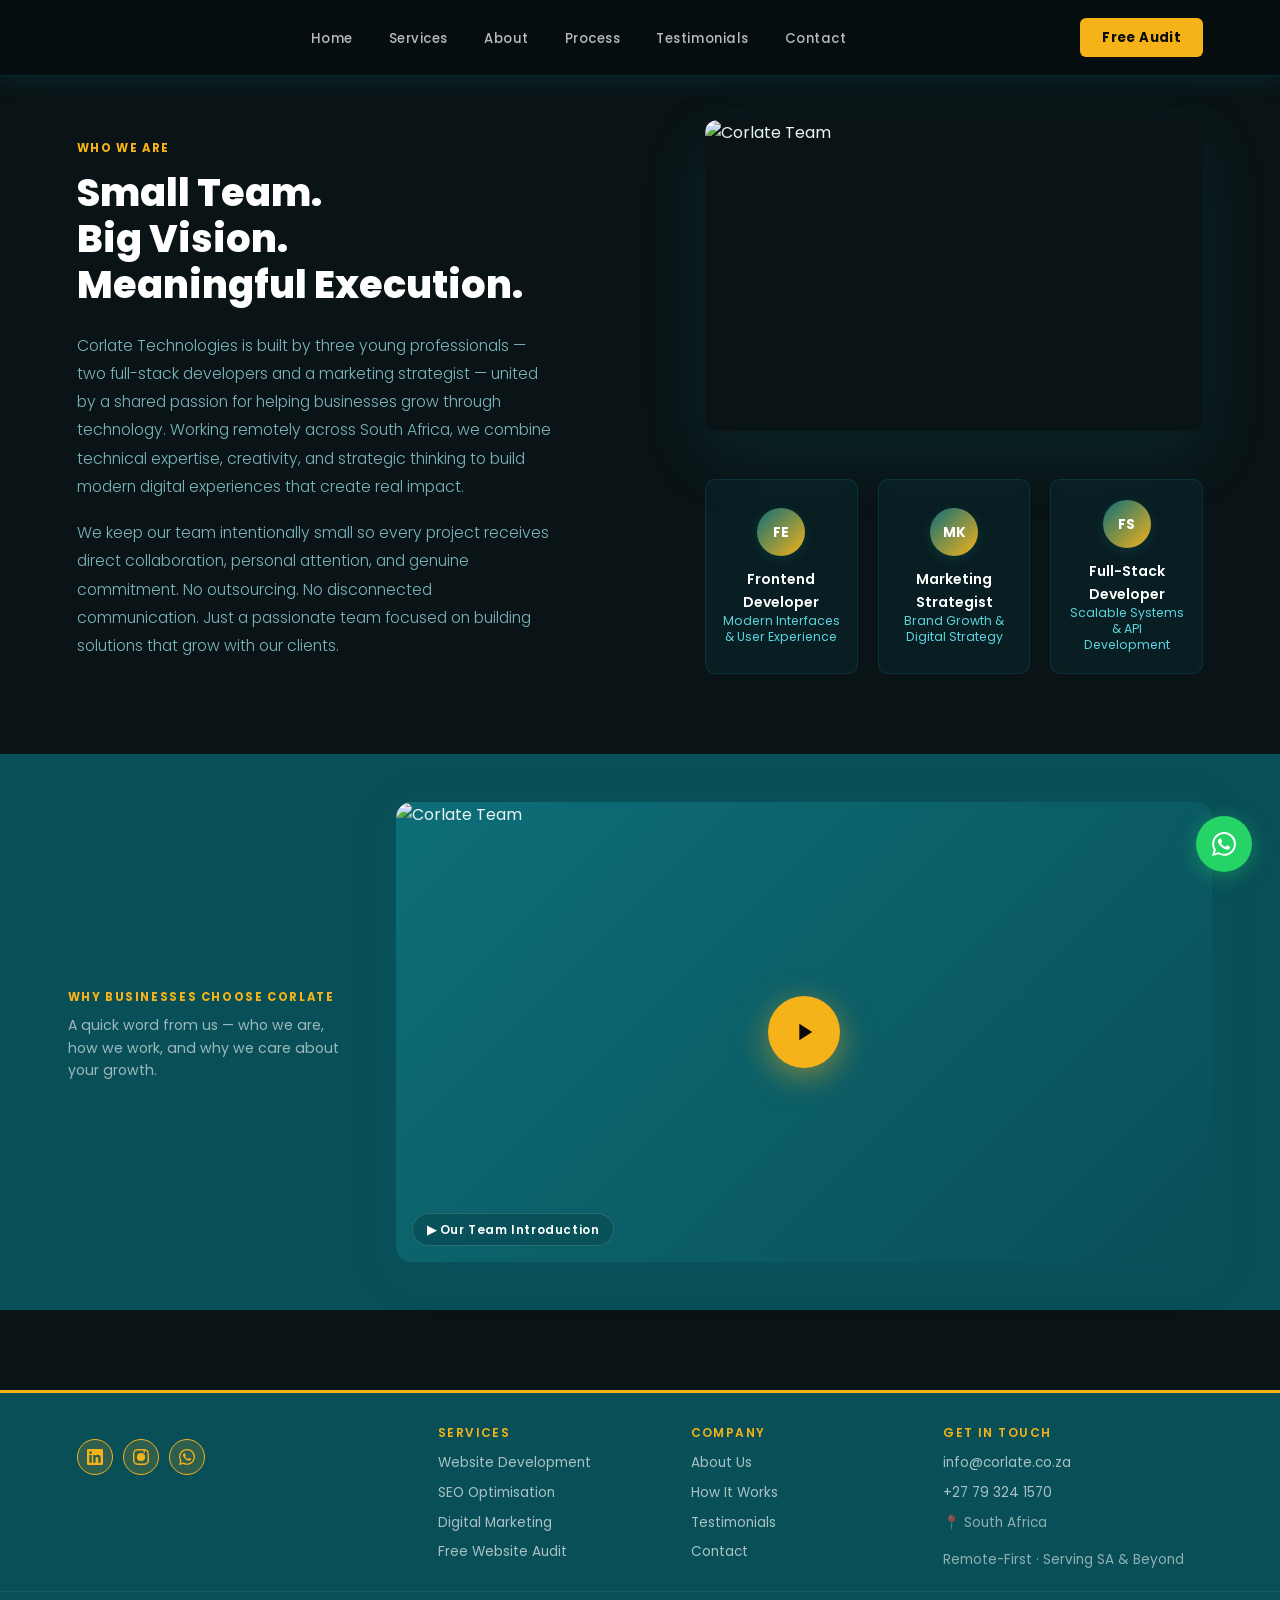
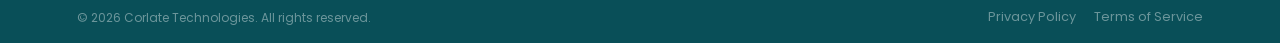
==== pages/about.html @ e8970fb2 "Reorganize project structure: move pages to pages/, css to css/, and js to js/ folders" ====
<!DOCTYPE html>
<html lang="en">
<head>
<meta charset="UTF-8" />
<meta name="viewport" content="width=device-width, initial-scale=1.0" />
<title>About | Corlate Technologies</title>
<link rel="preconnect" href="https://fonts.googleapis.com">
<link href="https://fonts.googleapis.com/css2?family=Poppins:wght@300;400;500;600;700&display=swap" rel="stylesheet">
<link rel="stylesheet" href="../css/styles.css">
</head>
<body>

<!-- NAV -->
<nav id="navbar">
  <a class="nav-logo" href="../index.html">
    <img src="../assets/images/logo2.png" alt="Corlate Logo" onerror="this.style.display='none'">
  </a>
  <ul class="nav-links">
    <li><a href="../index.html#hero">Home</a></li>
    <li><a href="services.html">Services</a></li>
    <li><a href="about.html">About</a></li>
    <li><a href="process.html">Process</a></li>
    <li><a href="testimonials.html">Testimonials</a></li>
    <li><a href="contact.html">Contact</a></li>
  </ul>
  <a href="contact.html" class="nav-cta">Free Audit</a>
  <div class="hamburger" onclick="toggleMenu()">
    <span></span><span></span><span></span>
  </div>
  <div class="mobile-menu" id="mobileMenu">
    <ul class="mobile-links">
      <li><a href="../index.html#hero" onclick="toggleMenu()">Home</a></li>
      <li><a href="services.html" onclick="toggleMenu()">Services</a></li>
      <li><a href="about.html" onclick="toggleMenu()">About</a></li>
      <li><a href="process.html" onclick="toggleMenu()">Process</a></li>
      <li><a href="testimonials.html" onclick="toggleMenu()">Testimonials</a></li>
      <li><a href="contact.html" onclick="toggleMenu()">Contact</a></li>
      <li><a href="contact.html" class="mobile-cta" onclick="toggleMenu()">Free Audit</a></li>
    </ul>
  </div>
</nav>

<!-- ABOUT -->
<section id="about" style="padding-top: 120px;">
  <div class="about-wrapper">
    <div class="about-header">
      <div class="section-label reveal">Who We Are</div>
      <h2 class="section-title reveal reveal-delay-1">Small Team.<br>Big Vision.<br>Meaningful Execution.</h2>
      <p class="section-sub reveal reveal-delay-2">Corlate Technologies is built by three young professionals — two full-stack developers and a marketing strategist — united by a shared passion for helping businesses grow through technology. Working remotely across South Africa, we combine technical expertise, creativity, and strategic thinking to build modern digital experiences that create real impact.</p>
      <p class="section-sub reveal reveal-delay-2" style="margin-top: 18px;">We keep our team intentionally small so every project receives direct collaboration, personal attention, and genuine commitment. No outsourcing. No disconnected communication. Just a passionate team focused on building solutions that grow with our clients.</p>
    </div>
    <div class="about-image-column">
      <div class="about-image-right reveal reveal-delay-3">
        <img src="../assets/images/corlate-team2.jpeg" alt="Corlate Team">
      </div>
      <!-- Team strip -->
      <div class="team-strip reveal" style="margin-top:28px;">
        <div class="team-card">
          <div class="team-avatar">FE</div>
          <div>
            <h4>Frontend Developer</h4>
            <p>Modern Interfaces & User Experience</p>
          </div>
        </div>
        <div class="team-card">
          <div class="team-avatar">MK</div>
          <div>
            <h4>Marketing Strategist</h4>
            <p>Brand Growth & Digital Strategy</p>
          </div>
        </div>
        <div class="team-card">
          <div class="team-avatar">FS</div>
          <div>
            <h4>Full-Stack Developer</h4>
            <p>Scalable Systems & API Development</p>
          </div>
        </div>
      </div>
    </div>
  </div>

  <!-- Team Video -->
  <div class="team-video-wrap reveal" style="margin-top:56px;">
    <div class="team-video-label">
      <span class="section-label" style="margin-bottom:0;">Why Businesses Choose Corlate</span>
      <p style="font-size:0.88rem; color:rgba(255,255,255,0.6); margin-top:6px;">A quick word from us — who we are, how we work, and why we care about your growth.</p>
    </div>
    <div class="team-video-player" id="teamVideoPlayer" onclick="playTeamVideo()">
      <!-- Poster / thumbnail frame -->
      <div class="tvp-poster">
        <img src="../assets/images/corlate-team.jpeg" alt="Corlate Team" onerror="this.style.background='linear-gradient(135deg,#0d6e78,#094f58)'; this.style.display='block'; this.style.height='100%';">
        <button class="tvp-play-btn" aria-label="Play team video">
          <svg width="28" height="28" viewBox="0 0 24 24" fill="currentColor"><path d="M8 5v14l11-7z"/></svg>
        </button>
        <div class="tvp-badge">▶ Our Team Introduction</div>
      </div>
      <!-- Actual video — hidden until play clicked -->
      <video class="tvp-video" id="teamVideo" controls preload="none"
             src="../assets/videos/corlate-about-us.mp4"
             style="display:none; width:100%; height:100%; object-fit:cover; border-radius:16px;">
      </video>
    </div>
  </div>
</section>

<!-- FOOTER -->
<footer>
  <div class="footer-top">
    <div class="footer-brand-col">
      <div class="footer-branding">
        <img src="../assets/images/logo2.png" alt="Corlate Technologies Logo" onerror="this.style.display='none'" class="footer-logo">
      </div>
      <div class="footer-socials">
        <a href="https://www.linkedin.com/company/corlate-technologies/" target="_blank" class="footer-social-link" title="LinkedIn" aria-label="LinkedIn">
          <svg viewBox="0 0 24 24"><path d="M20.447 20.452h-3.554v-5.569c0-1.328-.027-3.037-1.852-3.037-1.853 0-2.136 1.445-2.136 2.939v5.667H9.351V9h3.414v1.561h.046c.477-.9 1.637-1.85 3.37-1.85 3.601 0 4.267 2.37 4.267 5.455v6.286zM5.337 7.433c-1.144 0-2.063-.926-2.063-2.065 0-1.138.92-2.063 2.063-2.063 1.14 0 2.064.925 2.064 2.063 0 1.139-.925 2.065-2.064 2.065zm1.782 13.019H3.555V9h3.564v11.452zM22.225 0H1.771C.792 0 0 .774 0 1.729v20.542C0 23.227.792 24 1.771 24h20.451C23.2 24 24 23.227 24 22.271V1.729C24 .774 23.2 0 22.225 0z"/></svg>
        </a>
        <a href="https://instagram.com/corlate.tech" target="_blank" class="footer-social-link" title="Instagram" aria-label="Instagram">
          <svg viewBox="0 0 24 24"><path d="M12 2.163c3.204 0 3.584.012 4.85.07 3.252.148 4.771 1.691 4.919 4.919.058 1.265.069 1.645.069 4.849 0 3.205-.012 3.584-.069 4.849-.149 3.225-1.664 4.771-4.919 4.919-1.266.058-1.644.07-4.85.07-3.204 0-3.584-.012-4.849-.07-3.26-.149-4.771-1.699-4.919-4.92-.058-1.265-.07-1.644-.07-4.849 0-3.204.013-3.583.07-4.849.149-3.227 1.664-4.771 4.919-4.919 1.266-.057 1.645-.069 4.849-.069zm0-2.163C8.756 0 8.334.012 7.053.07 2.695.272.273 2.69.07 7.052.012 8.333 0 8.756 0 12c0 3.244.011 3.668.07 4.948.202 4.358 2.612 6.78 6.972 6.982 1.283.058 1.703.07 4.948.07 3.244 0 3.668-.012 4.948-.07 4.354-.202 6.782-2.616 6.979-6.98.059-1.28.073-1.703.073-4.948 0-3.244-.011-3.668-.072-4.948-.196-4.373-2.618-6.801-6.979-6.999-1.281-.059-1.69-.073-4.949-.073zM5.838 12a6.162 6.162 0 1112.324 0 6.162 6.162 0 01-12.324 0zM12 16a4 4 0 110-8 4 4 0 010 8zm4.965-10.322a1.44 1.44 0 110-2.881 1.44 1.44 0 010 2.881z"/></svg>
        </a>
        <a href="https://wa.me/27793241570" target="_blank" class="footer-social-link" title="WhatsApp" aria-label="WhatsApp">
          <svg viewBox="0 0 24 24"><path d="M17.472 14.382c-.297-.149-1.758-.867-2.03-.967-.273-.099-.471-.148-.67.15-.197.297-.767.966-.94 1.164-.173.199-.347.223-.644.075-.297-.15-1.255-.463-2.39-1.475-.883-.788-1.48-1.761-1.653-2.059-.173-.297-.018-.458.13-.606.134-.133.298-.347.446-.52.149-.174.198-.298.298-.497.099-.198.05-.371-.025-.52-.075-.149-.669-1.612-.916-2.207-.242-.579-.487-.5-.669-.51-.173-.008-.371-.01-.57-.01-.198 0-.52.074-.792.372-.272.297-1.04 1.016-1.04 2.479 0 1.462 1.065 2.875 1.213 3.074.149.198 2.096 3.2 5.077 4.487.709.306 1.262.489 1.694.625.712.227 1.36.195 1.871.118.571-.085 1.758-.719 2.006-1.413.248-.694.248-1.289.173-1.413-.074-.124-.272-.198-.57-.347m-5.421 7.403h-.004a9.87 9.87 0 01-5.031-1.378l-.361-.214-3.741.982.998-3.648-.235-.374a9.86 9.86 0 01-1.51-5.26c.001-5.45 4.436-9.884 9.888-9.884 2.64 0 5.122 1.03 6.988 2.898a9.825 9.825 0 012.893 6.994c-.003 5.45-4.437 9.884-9.885 9.884m8.413-18.297A11.815 11.815 0 0012.05 0C5.495 0 .16 5.335.157 11.892c0 2.096.547 4.142 1.588 5.945L.057 24l6.305-1.654a11.882 11.882 0 005.683 1.448h.005c6.554 0 11.89-5.335 11.893-11.893a11.821 11.821 0 00-3.48-8.413z"/></svg>
        </a>
      </div>
    </div>

    <div class="footer-col">
      <h5>Services</h5>
      <a href="services.html">Website Development</a>
      <a href="services.html">SEO Optimisation</a>
      <a href="services.html">Digital Marketing</a>
      <a href="services.html">Free Website Audit</a>
    </div>

    <div class="footer-col">
      <h5>Company</h5>
      <a href="about.html">About Us</a>
      <a href="process.html">How It Works</a>
      <a href="testimonials.html">Testimonials</a>
      <a href="contact.html">Contact</a>
    </div>

    <div class="footer-col">
      <h5>Get in Touch</h5>
      <a href="mailto:info@corlate.co.za">info@corlate.co.za</a>
      <a href="https://wa.me/27793241570" target="_blank">+27 79 324 1570</a>
      <p class="footer-location">📍 South Africa</p>
      <p class="footer-location" style="margin-top:8px;">Remote-First · Serving SA & Beyond</p>
    </div>
  </div>

  <div class="footer-bottom">
    <div class="footer-copy">© <script>document.write(new Date().getFullYear());</script> Corlate Technologies. All rights reserved.</div>
    <div class="footer-legal">
      <a href="#">Privacy Policy</a>
      <a href="#">Terms of Service</a>
    </div>
  </div>
</footer>

<!-- WhatsApp FAB -->
<a href="https://wa.me/27793241570?text=Hi%20Corlate%20Technologies%2C%20I%20want%20a%20free%20audit"
   target="_blank" class="wa-fab" title="Chat on WhatsApp">
  <svg width="24" height="24" viewBox="0 0 24 24" fill="currentColor"><path d="M17.472 14.382c-.297-.149-1.758-.867-2.03-.967-.273-.099-.471-.148-.67.15-.197.297-.767.966-.94 1.164-.173.199-.347.223-.644.075-.297-.15-1.255-.463-2.39-1.475-.883-.788-1.48-1.761-1.653-2.059-.173-.297-.018-.458.13-.606.134-.133.298-.347.446-.52.149-.174.198-.298.298-.497.099-.198.05-.371-.025-.52-.075-.149-.669-1.612-.916-2.207-.242-.579-.487-.5-.669-.51-.173-.008-.371-.01-.57-.01-.198 0-.52.074-.792.372-.272.297-1.04 1.016-1.04 2.479 0 1.462 1.065 2.875 1.213 3.074.149.198 2.096 3.2 5.077 4.487.709.306 1.262.489 1.694.625.712.227 1.36.195 1.871.118.571-.085 1.758-.719 2.006-1.413.248-.694.248-1.289.173-1.413-.074-.124-.272-.198-.57-.347m-5.421 7.403h-.004a9.87 9.87 0 01-5.031-1.378l-.361-.214-3.741.982.998-3.648-.235-.374a9.86 9.86 0 01-1.51-5.26c.001-5.45 4.436-9.884 9.888-9.884 2.64 0 5.122 1.03 6.988 2.898a9.825 9.825 0 012.893 6.994c-.003 5.45-4.437 9.884-9.885 9.884m8.413-18.297A11.815 11.815 0 0012.05 0C5.495 0 .16 5.335.157 11.892c0 2.096.547 4.142 1.588 5.945L.057 24l6.305-1.654a11.882 11.882 0 005.683 1.448h.005c6.554 0 11.89-5.335 11.893-11.893a11.821 11.821 0 00-3.48-8.413z"/></svg>
</a>

<script src="../js/script.js"></script>
</body>
</html>
---- css/styles.css ----
:root {
  --teal: #0d6e78;
  --teal-dark: #094f58;
  --teal-light: #12a3b0;
  --gold: #f5b319;
  --gold-light: #fac842;
  --sky: #5bd4e0;
  --bg: #060d0e;
  --bg-2: #0a1416;
  --bg-card: #0d1c1f;
  --text: #e8f4f5;
  --text-muted: #7ab5bc;
  --border: rgba(13,110,120,0.25);
  --white: #ffffff;
}

*, *::before, *::after { box-sizing: border-box; margin: 0; padding: 0; }
html { scroll-behavior: smooth; overflow-x: hidden; max-width: 100vw; }
body {
  font-family: 'Poppins', sans-serif;
  font-weight: 400;
  background: #060d0e;
  color: #e8f4f5;
  overflow-x: hidden;
  line-height: 1.6;
  max-width: 100vw;
}

/* ── NAV ── */
nav {
  position: fixed; top: 0; left: 0; right: 0; z-index: 100;
  display: flex; align-items: center; justify-content: space-between;
  padding: 0 6%; height: 76px;
  background: rgba(6,13,14,0.88);
  border-bottom: 1px solid rgba(13,110,120,0.25);
  backdrop-filter: blur(16px);
  box-shadow: 0 2px 24px rgba(9,79,88,0.35);
  transition: background 0.3s, box-shadow 0.3s;
}
nav.scrolled {
  background: var(--teal-dark);
  box-shadow: 0 2px 32px rgba(9,79,88,0.45);
}
.nav-logo span {
  font-family:'Poppins',sans-serif; font-weight:700; font-size:1.1rem;
  color: #ffffff; letter-spacing:0.05em;
}
.nav-links a {
  font-size:0.83rem; color: rgba(255,255,255,0.72); text-decoration:none;
  letter-spacing:0.04em; font-weight:500; transition:color 0.2s;
}
.nav-links a:hover { color: var(--gold); }
.nav-logo { display:flex; align-items:center; gap:10px; text-decoration:none; }
.nav-logo img { height:200px; width:200px; object-fit:contain; border-radius:8px; }
.nav-links { display:flex; gap:36px; list-style:none; }
.nav-cta {
  background: var(--gold); color: #0a0a0a; border:none;
  padding: 9px 22px; border-radius: 6px; font-weight:700;
  font-size:0.82rem; cursor:pointer; letter-spacing:0.03em;
  transition: background 0.2s, transform 0.15s;
  text-decoration:none; font-family:'Poppins',sans-serif;
}
.nav-cta:hover { background:var(--gold-light); transform:translateY(-1px); }
.hamburger { display:none; flex-direction:column; gap:5px; cursor:pointer; padding:6px; }
.hamburger span { width:22px; height:2px; background:#ffffff; border-radius:2px; transition:0.3s; }
.hamburger.active span:nth-child(1) { transform: rotate(45deg) translate(10px, 10px); }
.hamburger.active span:nth-child(2) { opacity: 0; }
.hamburger.active span:nth-child(3) { transform: rotate(-45deg) translate(7px, -7px); }

.mobile-menu { display:none; position:absolute; top:76px; left:0; right:0; background:rgba(6,13,14,0.98); border-bottom:1px solid rgba(13,110,120,0.25); padding:20px 0; max-height:calc(100vh - 76px); overflow-y:auto; }
.mobile-menu.active { display:block; }
.mobile-links { display:flex; flex-direction:column; list-style:none; gap:0; }
.mobile-links li { border-bottom:1px solid rgba(13,110,120,0.1); }
.mobile-links a { display:block; padding:16px 5%; color:rgba(255,255,255,0.72); text-decoration:none; font-size:0.95rem; transition:color 0.2s, background 0.2s; }
.mobile-links a:hover { color:var(--gold); background:rgba(13,110,120,0.2); }
.mobile-cta { background:var(--gold) !important; color:#0a0a0a !important; font-weight:700; margin:12px 5%; border-radius:6px; }
.mobile-cta:hover { background:var(--gold-light) !important; }

/* ── HERO ── */
#hero {
  position: relative; width:100%; height:100vh; min-height:620px;
  display:flex; align-items:flex-start; overflow:hidden; padding-top:200px;
  background: linear-gradient(135deg, #0a1416 0%, #0d1c1f 100%);
}
.hero-video {
  position:absolute; inset:0; width:100%; height:100%;
  object-fit:cover; object-position:center;
  opacity: 0.18; z-index:0;
}
@media(max-width: 768px) {
  .hero-video {
    opacity: 0.12;
  }
}

/* subtle teal geometric accent */
.hero-geo {
  position:absolute; right: -100px; top:50%; transform:translateY(-50%);
  width:520px; height:520px; z-index:1;
  border-radius:60% 40% 70% 30% / 50% 60% 40% 50%;
  background: radial-gradient(ellipse at 40% 40%, rgba(13,110,120,0.08) 0%, rgba(245,179,25,0.06) 60%, transparent 100%);
  border: 1px solid rgba(13,110,120,0.1);
  animation: morphBlob 12s ease-in-out infinite;
}
@media(max-width: 1200px) {
  .hero-geo { display: none; }
}
@keyframes morphBlob {
  0%,100%{ border-radius:60% 40% 70% 30%/50% 60% 40% 50%; }
  33%{ border-radius:40% 60% 30% 70%/60% 40% 60% 40%; }
  66%{ border-radius:70% 30% 50% 50%/30% 70% 30% 70%; }
}
.hero-content {
  position: relative; z-index: 3;
  max-width: 600px;
  padding: 0 6%;
}
.hero-badge {
  display: inline-flex; align-items: center; gap: 8px;
  background: rgba(13,110,120,0.18); border: 1px solid rgba(13,110,120,0.25);
  padding: 6px 16px; border-radius: 100px; margin-bottom: 20px;
  font-size: 0.72rem; color: #5bd4e0; letter-spacing: 0.07em; font-weight: 700;
}
.hero-badge::before {
  content:''; width:6px; height:6px; border-radius:50%;
  background:var(--gold); animation: pulse 2s infinite;
}
.hero-tagline {
  font-size: 0.85rem; color: #7ab5bc; margin-bottom: 20px;
  font-weight: 300; letter-spacing: 0.05em;
}
.hero-title {
  font-family: 'Poppins', sans-serif; font-weight: 700;
  font-size: clamp(1.6rem, 3.5vw, 2rem);
  line-height: 1.05; color: #ffffff; margin-bottom: 20px;
}
.hero-title em { font-style: normal; color: #f5b319; }
.hero-sub {
  font-size: 0.95rem; color: #7ab5bc;
  max-width: 480px; line-height: 1.75; margin-bottom: 36px; font-weight: 300;
}
.hero-btns {
  display: flex; gap: 20px; flex-wrap: wrap; align-items: center;
}
.btn-primary {
  background: var(--gold); color: #0a0a0a; padding: 14px 28px;
  border-radius: 8px; font-weight: 700; font-size: 0.9rem;
  text-decoration: none; transition: 0.2s; letter-spacing: 0.02em;
  display: inline-flex; align-items: center; gap: 8px;
}
.btn-primary:hover { background: var(--gold-light); transform: translateY(-2px); box-shadow: 0 8px 30px rgba(245,179,25,0.32); }
.btn-gold {
  background:var(--gold); color:#0a0a0a; padding:14px 28px;
  border-radius:8px; font-weight:700; font-size:0.9rem;
  text-decoration:none; transition:0.2s; display:inline-flex; align-items:center; gap:8px;
  letter-spacing:0.02em;
}
.btn-gold:hover { background:var(--gold-light); transform:translateY(-2px); box-shadow: 0 8px 30px rgba(245,179,25,0.32); }
.btn-ghost {
  background:transparent; color:var(--teal); padding:14px 28px;
  border-radius:8px; font-weight:600; font-size:0.9rem;
  text-decoration:none; border:1.5px solid var(--teal);
  transition:0.2s; display:inline-flex; align-items:center; gap:8px;
}
.btn-ghost:hover { background:rgba(13,110,120,0.06); transform:translateY(-2px); }
.btn-whatsapp {
  background:var(--teal-dark); color:#fff; padding:14px 28px;
  border-radius:8px; font-weight:700; font-size:0.9rem;
  text-decoration:none; transition:0.2s; display:inline-flex; align-items:center; gap:8px;
  letter-spacing:0.02em;
}
.btn-whatsapp:hover { background:var(--teal); transform:translateY(-2px); box-shadow: 0 8px 30px rgba(13,110,120,0.28); }
.btn-secondary {
  background: transparent; color: #ffffff; padding: 14px 28px;
  border-radius: 8px; font-weight: 600; font-size: 0.9rem;
  text-decoration: none; border: 1.5px solid rgba(255,255,255,0.4);
  transition: 0.2s; display: inline-flex; align-items: center; gap: 8px;
  letter-spacing: 0.02em;
}
.btn-secondary:hover { background: rgba(255,255,255,0.08); border-color: rgba(255,255,255,0.6); transform: translateY(-2px); }
.hero-description {
  font-size: clamp(0.95rem, 2vw, 1.1rem); color: var(--teal-dark);
  max-width:520px; line-height:1.75; margin-bottom:40px;
  font-weight:300; animation: fadeUp 1s 0.35s ease both;
}
.hero-scroll {
  position:absolute; bottom:36px; left:6%; z-index:3;
  display:flex; align-items:center; gap:10px;
  font-size:0.72rem; color:var(--text-muted); letter-spacing:0.1em;
}
.scroll-line { width:40px; height:1px; background:var(--teal); opacity:0.35; }

/* ── HERO SLIDE TEXT ── */
.hero-slide-outer { margin-bottom: 22px; }
.hero-slide-wrap {
  overflow: hidden;
  height: clamp(8rem, 15vw, 12rem);
  transition: height 0.6s ease;
}
.hero-slide-wrap.expanded { height: clamp(10rem, 14vw, 12rem); }
.hero-slide-track {
  display: flex;
  flex-direction: column;
}
.hero-slide-line {
  font-family: 'Poppins', sans-serif;
  font-weight: 700;
  font-size: clamp(2.4rem, 5.5vw, 4rem);
  line-height: 1.2;
  color: var(--gold);
  text-shadow: 0 0 40px rgba(245,179,25,0.22);
  padding: 8px 0;
  flex-shrink: 0;
}
.hero-slide-line.line-2 {
  font-family: 'Poppins', sans-serif;
  font-weight: 400;
  font-size: clamp(0.95rem, 2vw, 1.1rem);
  line-height: 1.75;
  color: var(--gold);
  text-shadow: none;
  max-width: 540px;
  margin-top: 10px;
}
@keyframes slideTexts {
  0%   { transform: translateY(0); }
  38%  { transform: translateY(0); }
  46%  { transform: translateY(-100%); }
  84%  { transform: translateY(-100%); }
  92%  { transform: translateY(0); }
  100% { transform: translateY(0); }
}

/* ── SECTION COMMONS ── */
section { padding: 60px 6%; width: 100%; overflow: hidden; }
.section-label {
  display:inline-block; font-size:0.72rem; letter-spacing:0.14em;
  text-transform:uppercase; color:#f5b319; font-weight:700;
  margin-bottom:14px;
}
.section-title {
  font-family:'Poppins',sans-serif; font-weight:700;
  font-size: clamp(1.9rem, 4vw, 2.9rem); line-height:1.08;
  color:#ffffff; margin-bottom:16px;
}
.section-sub {
  font-size:1rem; color:#7ab5bc; max-width:520px;
  line-height:1.78; font-weight:300;
}

/* ── STATS RIBBON ── */
#stats {
  padding: 0;
  background: var(--teal-dark);
  margin-top: 6px;
  border-top: 4px solid var(--gold);
  box-shadow: 0 -4px 0 var(--gold), 0 -12px 40px rgba(9,79,88,0.18);
}
.stats-inner {
  display:grid; grid-template-columns:repeat(4,1fr);
  max-width:1200px; margin:0 auto;
}
.stat-item {
  padding:42px 40px;
  border-right:1px solid rgba(255,255,255,0.1);
  transition: background 0.3s;
}
.stat-item:last-child { border-right:none; }
.stat-item:hover { background: rgba(255,255,255,0.05); }
.stat-num {
  font-family:'Poppins',sans-serif; font-weight:700;
  font-size:2.6rem; color:var(--gold); line-height:1;
}
.stat-desc { font-size:0.82rem; color:rgba(255,255,255,0.6); margin-top:6px; letter-spacing:0.02em; }

/* ── SERVICES — 3D FLIP CARDS ── */
#services {
  background: #0a1416;
  padding-bottom: 40px;
}
.services-header {
  max-width:640px; margin-bottom:64px;
}

/* Horizontal scroll track */
.services-track-wrap {
  position: relative;
  overflow: hidden;
  width: 100%;
  max-width: 100%;
}
.services-track {
  display: flex;
  gap: 28px;
  overflow-x: auto;
  overflow-y: hidden;
  scroll-snap-type: x mandatory;
  -webkit-overflow-scrolling: touch;
  scrollbar-width: none;
  padding-bottom: 12px;
  cursor: grab;
  /* extra bottom padding so box-shadow of flipped card isn't clipped */
  padding-top: 4px;
  width: 100%;
  max-width: 100%;
}
.services-track:active { cursor: grabbing; }
.services-track::-webkit-scrollbar { display:none; }

/* The outer wrapper — sets the 3D perspective */
.service-flip-wrap {
  flex: 0 0 280px;
  scroll-snap-align: start;
  height: 360px;
  perspective: 1000px;
  cursor: pointer;
}

/* The card itself — rotates on hover/touch */
.service-card {
  width: 100%; height: 100%;
  position: relative;
  transform-style: preserve-3d;
  transition: transform 0.65s cubic-bezier(0.4, 0.2, 0.2, 1);
  border-radius: 18px;
}
/* Hover flips on desktop */
.service-flip-wrap:hover .service-card {
  transform: rotateY(180deg);
}
/* JS-toggled flip for touch devices */
.service-flip-wrap.flipped .service-card {
  transform: rotateY(180deg);
}

/* Both faces share these base styles */
.card-front,
.card-back {
  position: absolute; inset: 0;
  border-radius: 18px;
  backface-visibility: hidden;
  -webkit-backface-visibility: hidden;
  display: flex; flex-direction: column;
  overflow: hidden;
}

/* ── FRONT FACE ── */
.card-front {
  background: #0d1c1f;
  border: 1px solid rgba(13,110,120,0.25);
  box-shadow: 0 4px 24px rgba(13,110,120,0.07);
}
.card-front-visual {
  flex: 0 0 200px;
  display: flex; align-items: center; justify-content: center;
  position: relative; overflow: hidden;
}
.card-front-visual::after {
  content:'';
  position: absolute; inset: 0; opacity: 0.07;
  background-image:
    repeating-linear-gradient(0deg, rgba(255,255,255,0.5) 0px, transparent 1px, transparent 32px, rgba(255,255,255,0.5) 33px),
    repeating-linear-gradient(90deg, rgba(255,255,255,0.5) 0px, transparent 1px, transparent 32px, rgba(255,255,255,0.5) 33px);
}
.sv-1 { background: linear-gradient(145deg, #0d6e78 0%, #094f58 100%); }
.sv-2 { background: linear-gradient(145deg, #e8960d 0%, #f5b319 100%); }
.sv-3 { background: linear-gradient(145deg, #12a3b0 0%, #0d6e78 100%); }
.sv-4 { background: linear-gradient(145deg, #094f58 0%, #0d9aaa 100%); }

.card-front-icon {
  font-size: 3.2rem; position: relative; z-index: 1;
  filter: drop-shadow(0 4px 12px rgba(0,0,0,0.2));
}
/* small "flip hint" badge */
.flip-hint {
  position: absolute; top: 12px; right: 14px; z-index: 2;
  font-size: 0.6rem; letter-spacing: 0.08em; font-weight: 700;
  color: rgba(255,255,255,0.55); text-transform: uppercase;
  display: flex; align-items: center; gap: 4px;
}
.flip-hint svg { opacity: 0.6; }

.card-front-body {
  padding: 22px 24px 24px; flex: 1;
}
.card-front-body h3 {
  font-family:'Poppins',sans-serif; font-weight:600; font-size:1.08rem;
  color:#ffffff; margin-bottom:8px;
}
.card-front-body p {
  font-size:0.84rem; color:#7ab5bc; line-height:1.65;
}

/* ── BACK FACE ── */
.card-back {
  transform: rotateY(180deg);
  justify-content: center;
  padding: 32px 28px;
  box-shadow: 0 16px 48px rgba(13,110,120,0.18);
}
.cb-1 { background: linear-gradient(145deg, #0d6e78, #094f58); }
.cb-2 { background: linear-gradient(145deg, #d48600, #f5b319); }
.cb-3 { background: linear-gradient(145deg, #0d6e78, #12a3b0); }
.cb-4 { background: linear-gradient(145deg, #094f58, #0d9aaa); }

.card-back-icon {
  font-size: 2rem; margin-bottom: 16px; opacity: 0.9;
}
.card-back h4 {
  font-family:'Poppins',sans-serif; font-weight:700; font-size:1.1rem;
  margin-bottom: 12px;
}
.cb-2 h4 { color: #0a0a0a; }
.cb-1 h4, .cb-3 h4, .cb-4 h4 { color: #fff; }

.card-back p {
  font-size: 0.88rem; line-height: 1.72; margin-bottom: 24px;
}
.cb-2 p { color: rgba(9,79,88,0.85); }
.cb-1 p, .cb-3 p, .cb-4 p { color: rgba(255,255,255,0.82); }

.back-cta {
  display: inline-flex; align-items: center; gap: 6px;
  padding: 10px 20px; border-radius: 8px;
  font-family:'Poppins',sans-serif; font-weight:600;
  font-size: 0.8rem; letter-spacing: 0.05em; text-transform: uppercase;
  text-decoration: none; transition: 0.2s; align-self: flex-start;
}
.cb-1 .back-cta, .cb-3 .back-cta, .cb-4 .back-cta {
  background: var(--gold); color: #0a0a0a;
}
.cb-2 .back-cta {
  background: var(--teal-dark); color: #fff;
}
.back-cta:hover { opacity: 0.88; transform: translateX(3px); }

/* Scroll nav dots */
.scroll-nav {
  display: flex; gap: 8px;
}
.scroll-dot {
  width: 8px; height: 8px; border-radius: 50%;
  background: transparent; border: 1.5px solid var(--teal);
  cursor: pointer; transition: background 0.2s, transform 0.2s;
}
.scroll-dot.active { background: var(--teal); transform: scale(1.3); }

/* Scroll arrows */
.scroll-arrows {
  display: flex; gap: 10px;
}
.scroll-arrow {
  width: 44px; height: 44px; border-radius: 50%;
  border: 1.5px solid var(--border);
  background: var(--white);
  display: flex; align-items: center; justify-content: center;
  cursor: pointer; transition: 0.2s; color: var(--teal);
  font-size: 1.1rem;
}
.scroll-arrow:hover { background: var(--teal); color: #fff; border-color: var(--teal); }

/* ── ABOUT — SLIDING CARDS ── */
#about {
  background: #0a1416;
  padding: 40px 6% 80px;
}
.about-wrapper {
  display: grid; grid-template-columns: 1.1fr 1fr; gap: 80px; align-items: center;
  margin-bottom: 80px;
}
.about-header { max-width:480px; margin-bottom:0; }
.about-header .section-label { margin-bottom:12px; }
.about-header .section-title { 
  margin-bottom:24px; 
  font-size: clamp(1.8rem, 3.5vw, 2.4rem); 
  line-height: 1.2; 
  font-weight: 800;
}
.about-header .section-sub { 
  margin-bottom:16px; 
  line-height:1.8; 
  font-size: 0.98rem;
  color: #7ab5bc;
}
.about-header .section-sub:last-of-type { margin-bottom:0; }
.about-image-column { 
  display: flex; 
  flex-direction: column; 
  gap: 20px; 
  align-items: stretch;
}
.about-image-right {
  width: 100%; 
  aspect-ratio: 1.6 / 1;
  border-radius: 12px; 
  overflow: hidden;
  box-shadow: 0 24px 64px rgba(13,110,120,0.18);
  transition: transform 0.4s cubic-bezier(0.4, 0, 0.2, 1), box-shadow 0.4s;
  background: #0a1416;
  display: flex;
  align-items: center;
  justify-content: center;
}
.about-image-right:hover {
  transform: translateY(-3px);
  box-shadow: 0 28px 72px rgba(13,110,120,0.24);
}
.about-image-right img {
  width: 100%; 
  height: 100%; 
  object-fit: contain;
  border-radius: 12px;
  display: block;
}
.about-track-wrap { position: relative; overflow: hidden; display: none; }
.about-track {
  display: flex; gap: 24px;
  overflow-x: auto; scroll-snap-type: x mandatory;
  -webkit-overflow-scrolling: touch; scrollbar-width: none;
  padding-bottom: 8px; cursor: grab;
}
.about-track:active { cursor: grabbing; }
.about-track::-webkit-scrollbar { display: none; }

.about-card {
  flex: 0 0 320px;
  scroll-snap-align: start;
  border-radius: 16px;
  overflow: hidden;
  position: relative;
  border: 1px solid var(--border);
  background: var(--white);
  transition: transform 0.35s, box-shadow 0.35s;
}
.about-card:hover {
  transform: translateY(-8px);
  box-shadow: 0 24px 64px rgba(13,110,120,0.13);
}
.about-card-visual {
  width: 100%; height: 240px;
  position: relative; overflow: hidden;
  display: flex; align-items: center; justify-content: center;
}
.about-card-bg {
  position: absolute; inset: 0;
  transition: transform 0.55s cubic-bezier(0.4,0,0.2,1);
}
.about-card:hover .about-card-bg { transform: translateY(-100%); }

.about-card-reveal {
  position: absolute; inset: 0;
  background: var(--gold);
  transform: translateY(100%);
  transition: transform 0.55s cubic-bezier(0.4,0,0.2,1);
  display: flex; flex-direction: column;
  align-items: flex-start; justify-content: center;
  padding: 32px;
  color: #0a0a0a;
}
.about-card:hover .about-card-reveal { transform: translateY(0); }
.about-card-reveal h4 {
  font-family: 'Poppins', sans-serif; font-weight: 600;
  font-size: 1rem; margin-bottom: 10px; color: var(--teal-dark);
}
.about-card-reveal p {
  font-size: 0.88rem; line-height: 1.65; color: rgba(9,79,88,0.85);
}
.about-card-reveal .about-link {
  margin-top: 16px; font-size: 0.75rem; font-weight: 700;
  letter-spacing: 0.07em; text-transform: uppercase;
  color: var(--teal-dark); text-decoration: none;
  display: inline-flex; align-items: center; gap: 6px;
}

.about-card-icon {
  font-size: 2.8rem; z-index: 1; position: relative;
}
.ab-1 { background: linear-gradient(135deg, #eef4f5 0%, #d6eaec 100%); }
.ab-2 { background: linear-gradient(135deg, #fff8e1 0%, #fde9a2 100%); }
.ab-3 { background: linear-gradient(135deg, #e8f4f5 0%, #b8dfe4 100%); }

.about-card-body {
  padding: 24px 28px 28px;
}
.about-card-body h3 {
  font-family:'Poppins',sans-serif; font-weight:600; font-size:1.05rem;
  color: var(--teal-dark); margin-bottom: 8px;
}
.about-card-body p {
  font-size: 0.84rem; color: var(--text-muted); line-height: 1.65;
}

/* Team strip below about cards */
.team-strip {
  display: grid; 
  grid-template-columns: repeat(3, 1fr);
  gap: 20px; 
  margin-top: 0;
  width: 100%;
}
.team-card {
  background: rgba(13,110,120,0.12); 
  border: 1px solid rgba(13,110,120,0.28);
  border-radius: 10px; 
  padding: 20px 16px;
  display: flex; 
  flex-direction: column; 
  align-items: center; 
  justify-content: center; 
  gap: 12px;
  text-align: center;
  transition: all 0.3s cubic-bezier(0.4, 0, 0.2, 1);
  backdrop-filter: blur(6px);
}
.team-card:nth-child(2) {
  grid-column: auto;
}
.team-card:hover { 
  border-color: rgba(18,163,176,0.5); 
  background: rgba(13,110,120,0.2); 
  transform: translateY(-4px); 
  box-shadow: 0 8px 32px rgba(13,110,120,0.15); 
}
.team-avatar {
  width: 48px; 
  height: 48px; 
  border-radius: 50%;
  background: linear-gradient(135deg, var(--teal), var(--gold));
  display: flex; 
  align-items: center; 
  justify-content: center;
  font-family:'Poppins',sans-serif; 
  font-weight:700;
  font-size: 0.85rem; 
  color: #fff; 
  flex-shrink: 0;
  box-shadow: 0 3px 12px rgba(13,110,120,0.25);
}
.team-card h4 { 
  font-family:'Poppins',sans-serif; 
  font-weight:600; 
  font-size:0.88rem; 
  color:#ffffff; 
  text-align: center;
  margin: 0;
}
.team-card p { 
  font-size:0.77rem; 
  color:#5bd4e0; 
  margin: 0; 
  text-align: center; 
  font-weight: 400;
  line-height: 1.3;
}

/* ── TEAM VIDEO ── */
.team-video-wrap {
  display: grid;
  grid-template-columns: 280px 1fr;
  gap: 48px;
  align-items: center;
  margin-top: 56px;
  padding: 48px 6%;
  margin-left: calc(-50vw + 50%);
  margin-right: calc(-50vw + 50%);
  width: 100vw;
  background: var(--teal-dark);
  border: none;
}
.team-video-wrap .section-label { color: var(--gold); }
.team-video-wrap .team-video-label p { color: rgba(255,255,255,0.6); }
.team-video-player {
  position: relative;
  border-radius: 16px;
  overflow: hidden;
  aspect-ratio: 16/9;
  cursor: pointer;
  box-shadow: 0 12px 48px rgba(13,110,120,0.14);
  background: var(--teal-dark);
}
.tvp-poster {
  position: absolute; inset: 0;
  transition: opacity 0.4s;
}
.tvp-poster img {
  width: 100%; height: 100%;
  object-fit: cover; display: block;
}
.tvp-overlay {
  position: absolute; inset: 0;
  background: linear-gradient(135deg, rgba(9,79,88,0.55) 0%, rgba(13,110,120,0.3) 100%);
}
.tvp-play-btn {
  position: absolute; top: 50%; left: 50%;
  transform: translate(-50%, -50%);
  width: 72px; height: 72px; border-radius: 50%;
  background: var(--gold); border: none; cursor: pointer;
  display: flex; align-items: center; justify-content: center;
  color: #0a0a0a;
  box-shadow: 0 8px 32px rgba(245,179,25,0.5);
  transition: transform 0.2s, box-shadow 0.2s;
}
.team-video-player:hover .tvp-play-btn {
  transform: translate(-50%, -50%) scale(1.1);
  box-shadow: 0 12px 40px rgba(245,179,25,0.65);
}
.tvp-badge {
  position: absolute; bottom: 16px; left: 16px;
  background: rgba(9,79,88,0.85); backdrop-filter: blur(8px);
  color: #fff; font-size: 0.75rem; font-weight: 600;
  letter-spacing: 0.05em; padding: 6px 14px; border-radius: 100px;
  border: 1px solid rgba(255,255,255,0.15);
}
.tvp-poster.hidden { opacity: 0; pointer-events: none; }

@media(max-width:900px){
  .team-video-wrap { grid-template-columns: 1fr; gap: 24px; width: 100vw; margin-left: calc(-50vw + 50%); margin-right: calc(-50vw + 50%); }
}

/* ── TRUST LOGOS ── */
#trust {
  text-align:center; padding:60px 6%;
  background: #0a1416;
  border-top: 1px solid var(--border);
  border-bottom: 1px solid var(--border);
}
.trust-label { font-size:0.73rem; letter-spacing:0.12em; text-transform:uppercase; color:var(--text-muted); margin-bottom:36px; font-weight:600; }
.logos-row {
  display:flex; justify-content:center; align-items:center;
  flex-wrap:wrap; gap:52px;
}
.logo-placeholder {
  font-family:'Poppins',sans-serif; font-weight:700; font-size:0.95rem;
  color:rgba(13,110,120,0.25); letter-spacing:0.1em;
  transition:color 0.3s;
}
.logo-placeholder:hover { color:rgba(13,110,120,0.6); }

/* ── PROCESS ── */
#process { background: #0a1416; padding-top: 20px; }
#process .section-label { color: var(--gold); }
#process .section-title { color: #fff; }
#process .section-sub { color: rgba(255,255,255,0.6); max-width:none; }
.process-header { text-align:center; max-width:600px; margin:0 auto 64px; }
.process-steps {
  display:grid; grid-template-columns:repeat(4,1fr);
  gap:0; position:relative;
}
.process-steps::before {
  content:''; position:absolute; top:28px; left:12.5%; right:12.5%; height:1px;
  background:linear-gradient(90deg, transparent, rgba(245,179,25,0.3), rgba(245,179,25,0.3), transparent);
  z-index:0;
}
.process-step { position:relative; z-index:1; padding:0 24px; text-align:center; }
.step-num {
  width:56px; height:56px; border-radius:50%;
  background: rgba(255,255,255,0.06); border:1px solid rgba(245,179,25,0.3);
  display:flex; align-items:center; justify-content:center;
  margin:0 auto 24px; font-family:'Poppins',sans-serif; font-weight:700;
  font-size:0.9rem; color:var(--gold);
  transition: background 0.3s, border-color 0.3s;
}
.process-step:hover .step-num { background:rgba(245,179,25,0.15); border-color:var(--gold); }
.process-step h4 { font-family:'Poppins',sans-serif; font-weight:600; font-size:0.95rem; color:#fff; margin-bottom:10px; }
.process-step p { font-size:0.83rem; color:rgba(255,255,255,0.55); line-height:1.7; }

/* ── TESTIMONIALS ── */
#testimonials { background: #0a1416; }
#testimonials .test-quote { color: #e8f4f5; }
#testimonials .test-role { color: #7ab5bc; }
#testimonials .test-name { color: #ffffff; }
.test-grid { display:grid; grid-template-columns:repeat(auto-fit,minmax(300px,1fr)); gap:24px; margin-top:56px; }
.test-card {
  background:#0d1c1f; border:1px solid rgba(13,110,120,0.25);
  border-radius:16px; padding:36px; position:relative;
  transition: border-color 0.3s, transform 0.3s, box-shadow 0.3s;
}
.test-card:hover { border-color:var(--teal-light); transform:translateY(-5px); box-shadow:0 16px 48px rgba(13,110,120,0.1); }
.test-card::before {
  content:'"'; position:absolute; top:20px; right:28px;
  font-family:'Poppins',sans-serif; font-size:4rem; color:var(--gold);
  opacity:0.25; line-height:1;
}
.test-quote {
  font-size:0.93rem; color:var(--text); line-height:1.78;
  margin-bottom:24px; font-style:italic; font-weight:300;
}
.test-author { display:flex; align-items:center; gap:12px; }
.test-avatar {
  width:42px; height:42px; border-radius:50%;
  background:linear-gradient(135deg,var(--teal),var(--gold));
  display:flex; align-items:center; justify-content:center;
  font-family:'Poppins',sans-serif; font-weight:600; font-size:0.85rem; color:#fff;
}
.test-name { font-family:'Poppins',sans-serif; font-weight:600; font-size:0.88rem; color:var(--teal-dark); }
.test-role { font-size:0.78rem; color:var(--text-muted); }
.stars { color:var(--gold); font-size:0.85rem; margin-bottom:16px; letter-spacing:2px; }

/* ── CTA SECTION ── */
#cta {
  text-align:center; padding:120px 6%;
  background: var(--teal-dark);
  position:relative; overflow:hidden;
}
.cta-ring {
  position:absolute; width:700px; height:700px; border-radius:50%;
  border: 1px solid rgba(255,255,255,0.05);
  top:50%; left:50%; transform:translate(-50%,-50%);
  pointer-events:none;
}
.cta-ring-2 {
  position:absolute; width:500px; height:500px; border-radius:50%;
  border: 1px solid rgba(245,179,25,0.1);
  top:50%; left:50%; transform:translate(-50%,-50%);
  pointer-events:none;
}
.cta-title {
  font-family:'Poppins',sans-serif; font-weight:700;
  font-size: clamp(2rem, 4.5vw, 3.2rem);
  color:#fff; margin-bottom:16px; position:relative;
}
.cta-title em { font-style:normal; color:var(--gold); }
.cta-sub { color:rgba(255,255,255,0.6); font-size:1rem; max-width:480px; margin:0 auto 40px; line-height:1.78; position:relative; }
.cta-btns { display:flex; justify-content:center; gap:14px; flex-wrap:wrap; position:relative; }

/* ── CONTACT ── */
#contact { background: #060d0e; display:grid; grid-template-columns:1fr 1.3fr; gap:80px; align-items:start; }
.contact-info { padding-top: 10px; }
.contact-info .section-sub { margin-bottom:40px; }
.contact-detail { display:flex; align-items:flex-start; gap:14px; margin-bottom:24px; }
.contact-icon-wrap {
  width:40px; height:40px; border-radius:10px;
  background: rgba(13,110,120,0.08); border:1px solid var(--border);
  display:flex; align-items:center; justify-content:center;
  font-size:1rem; flex-shrink:0; margin-top:2px;
}
.contact-detail h4 { font-size:0.83rem; color:var(--teal-dark); font-weight:700; letter-spacing:0.03em; }
.contact-detail p, .contact-detail a {
  font-size:0.87rem; color:var(--text-muted); text-decoration:none; transition:color 0.2s;
}
.contact-detail a:hover { color:var(--teal); }
.form-row { display:grid; grid-template-columns:1fr 1fr; gap:14px; margin-bottom:14px; }
.form-group { display:flex; flex-direction:column; gap:6px; margin-bottom:14px; }
.form-group label { font-size:0.74rem; color:var(--text-muted); letter-spacing:0.06em; font-weight:600; text-transform:uppercase; }
.form-group input, .form-group textarea, .form-group select {
  background: #ffffff; border:1.5px solid var(--border);
  border-radius:8px; padding:12px 14px; color:#0a0a0a;
  font-family:'Poppins',sans-serif; font-size:0.9rem;
  transition: border-color 0.2s, background 0.2s; outline:none; width:100%;
}
.form-group input:focus, .form-group textarea:focus, .form-group select:focus {
  border-color:var(--teal-light); background:#f9f9f9;
}
.form-group input::placeholder, .form-group textarea::placeholder { color:rgba(10,10,10,0.4); }
.form-group select option { background:#ffffff; color:#0a0a0a; }
.form-group textarea { resize:vertical; min-height:120px; }
.form-submit {
  width:100%; padding:15px; background:var(--teal); color:#fff;
  border:none; border-radius:8px; font-family:'Poppins',sans-serif; font-weight:600;
  font-size:0.9rem; cursor:pointer; transition:0.2s; letter-spacing:0.04em;
}
.form-submit:hover { background:var(--teal-dark); transform:translateY(-1px); box-shadow:0 8px 24px rgba(13,110,120,0.25); }

/* ── WHATSAPP FAB ── */
.wa-fab {
  position:fixed; bottom:28px; right:28px; z-index:200;
  width:56px; height:56px; border-radius:50%;
  background:#25d366; color:#fff; border:none;
  display:flex; align-items:center; justify-content:center;
  font-size:1.5rem; cursor:pointer; box-shadow:0 4px 20px rgba(37,211,102,0.4);
  text-decoration:none; transition:0.2s;
  animation: bounceIn 0.6s 1.2s ease both;
}
.wa-fab:hover { transform:scale(1.1) translateY(-2px); box-shadow:0 8px 28px rgba(37,211,102,0.55); }

/* ── ANIMATIONS ── */
@keyframes fadeUp { from { opacity:0; transform:translateY(28px); } to { opacity:1; transform:translateY(0); } }
@keyframes pulse { 0%,100%{opacity:1;transform:scale(1);} 50%{opacity:0.5;transform:scale(0.8);} }
@keyframes bounceIn { from{opacity:0;transform:scale(0.3);} 70%{transform:scale(1.1);} to{opacity:1;transform:scale(1);} }
.reveal { opacity:0; transform:translateY(28px); transition:opacity 0.7s ease, transform 0.7s ease; }
.reveal.visible { opacity:1; transform:translateY(0); }
.reveal-delay-1 { transition-delay:0.1s; }
.reveal-delay-2 { transition-delay:0.2s; }
.reveal-delay-3 { transition-delay:0.3s; }
.reveal-delay-4 { transition-delay:0.4s; }

/* ── RESPONSIVE ── */
@media(max-width:900px){
  #contact { grid-template-columns:1fr; gap:40px; }
  .process-steps { grid-template-columns:repeat(2,1fr); gap:32px; }
  .process-steps::before { display:none; }
  .stats-inner { grid-template-columns:repeat(4,1fr); }
  .stat-item { padding:28px 12px; }
  .team-strip { grid-template-columns:repeat(3,1fr); }
  .about-wrapper { grid-template-columns:1fr; gap:40px; margin-bottom:40px; }
  
  #hero { padding-top: 120px; }
  .hero-content { max-width: 100%; }
  .hero-title { font-size: clamp(1.8rem, 3.5vw, 2.4rem); }
  .hero-btns { flex-wrap: wrap; }
}
@media(max-width:768px){
  section { padding: 40px 5%; }
  #services .cards-grid { grid-template-columns: 1fr; }
  
  .footer-top { grid-template-columns: repeat(2, 1fr); gap: 24px; padding: 24px 5%; }
}
@media(max-width:640px){
  nav { padding:0 5%; height: 64px; }
  .nav-links, .nav-cta { display:none; }
  .hamburger { display:flex; }
  .nav-logo img { height: 140px; width: 140px; }
  
  section { padding:40px 5%; }
  
  #hero {
    height: 85vh;
    min-height: 500px;
    padding-top: 80px;
    align-items: center;
    justify-content: center;
  }
  .hero-content { 
    max-width: 100%;
    padding: 0 5%;
    text-align: center;
  }
  .hero-tagline { margin-bottom: 16px; }
  .hero-title { 
    font-size: clamp(1.4rem, 4vw, 1.8rem);
    margin-bottom: 16px;
  }
  .hero-sub { 
    max-width: 100%;
    margin-bottom: 28px;
    font-size: 0.9rem;
  }
  .hero-badge { 
    margin-bottom: 16px;
    font-size: 0.65rem; 
    padding: 5px 12px; 
    display: inline-flex;
  }
  .hero-btns { 
    flex-direction: column;
    gap: 12px;
    width: 100%;
  }
  .hero-btns a { 
    width: 100%;
    justify-content: center;
    text-align: center;
    padding: 12px 16px;
    font-size: 0.9rem;
  }
  .hero-geo { display:none; }
  
  .stats-inner { grid-template-columns:repeat(4,1fr); }
  .stat-item { padding:18px 10px; }
  .stat-num { font-size:1.6rem; }
  .stat-desc { font-size:0.7rem; }
  
  #services { padding: 40px 5%; }
  .cards-grid { grid-template-columns: 1fr; gap: 24px; }
  
  .form-row { grid-template-columns:1fr; }
  .process-steps { grid-template-columns:1fr; gap: 24px; }
  
  .team-strip { grid-template-columns:repeat(3,1fr); }
  .about-wrapper { gap:24px; margin-bottom:32px; }
  .about-image-right { 
    min-height: 220px;
    aspect-ratio: 1.5 / 1;
  }
  .about-header .section-title { font-size: 1.5rem; }
  .about-header .section-sub { font-size: 0.9rem; }
  
  .stats-inner { grid-template-columns:repeat(4,1fr); }
  .stat-item { padding: 16px 8px; }
  .stat-num { font-size: 1.4rem; }
  .stat-desc { font-size: 0.65rem; }
  
  #cta { padding: 60px 5%; }
  .cta-title { margin-bottom: 12px; }
  .cta-sub { margin: 0 auto 30px; }
  .cta-btns { gap: 10px; }
  .cta-btns a { padding: 12px 20px; font-size: 0.85rem; }
  
  #contact { padding: 40px 5%; }
  .contact-info .section-title { font-size: 1.5rem; }
}

/* ── FOOTER ── */
footer {
  background: var(--teal-dark);
  border-top: 3px solid var(--gold);
  padding: 0;
}
.footer-top {
  display: grid;
  grid-template-columns: 1.5fr 1fr 1fr 1.2fr;
  gap: 36px;
  padding: 30px 6% 20px;
  border-bottom: 1px solid rgba(255,255,255,0.08);
  align-items: flex-start;
}
.footer-brand-col { 
  display: flex; 
  flex-direction: column; 
  align-items: flex-start; 
  justify-content: flex-start; 
  gap: 16px;
}
.footer-branding {
  display: flex;
  justify-content: flex-start;
  align-items: center;
  gap: 20px;
  width: 100%;
}
.footer-logo {
  height: 120px;
  width: 120px;
  object-fit: contain;
  flex-shrink: 0;
}
.footer-brand-text {
  display: flex;
  flex-direction: column;
  justify-content: center;
}
.footer-brand-text h3 {
  font-family: 'Poppins', sans-serif;
  font-weight: 600;
  font-size: 1.1rem;
  color: var(--gold);
  line-height: 1.3;
  margin: 0;
  letter-spacing: 0.01em;
  text-align: center;
}
.footer-socials {
  display: flex;
  gap: 10px;
  align-items: center;
}
.footer-social-link {
  display: inline-flex;
  align-items: center;
  justify-content: center;
  width: 36px;
  height: 36px;
  border-radius: 50%;
  background: rgba(245,179,25,0.15);
  color: var(--gold);
  text-decoration: none;
  transition: all 0.2s ease;
  border: 1px solid var(--gold);
}
.footer-social-link:hover {
  background: var(--gold);
  color: #0a0a0a;
  border-color: var(--gold);
  transform: translateY(-2px);
}
.footer-social-link svg {
  width: 16px;
  height: 16px;
  fill: currentColor;
}

.footer-col { display: flex; flex-direction: column; gap: 8px; }
.footer-col h5 {
  font-family:'Poppins',sans-serif; font-weight:600;
  font-size: 0.75rem; letter-spacing: 0.12em;
  text-transform: uppercase; color: var(--gold);
  margin-bottom: 2px;
}
.footer-col a {
  font-size: 0.85rem; color: rgba(255,255,255,0.65);
  text-decoration: none; transition: all 0.2s;
}
.footer-col a:hover { color: #fff; margin-left: 4px; }
.footer-location { font-size: 0.85rem; color: rgba(255,255,255,0.55); }

.footer-bottom {
  display: flex; align-items: center; justify-content: space-between;
  flex-wrap: wrap; gap: 12px;
  padding: 15px 6%;
  text-align: center;
}
.footer-copy { font-size: 0.75rem; color: rgba(255,255,255,0.4); }
.footer-legal { display: flex; gap: 18px; }
.footer-legal a { font-size: 0.8rem; color: rgba(255,255,255,0.4); text-decoration: none; transition: color 0.2s; }
.footer-legal a:hover { color: rgba(255,255,255,0.7); }

@media(max-width:900px) {
  #about { padding: 50px 6% 60px; }
  .about-wrapper { grid-template-columns: 1fr; gap: 50px; }
  .about-header { max-width: 100%; }
  .about-header .section-title { font-size: clamp(1.6rem, 3vw, 2.2rem); }
  .team-strip { gap: 16px; }
  .footer-brand-col { gap: 12px; }
  .footer-branding { gap: 16px; }
}
@media(max-width:640px) {
  #about { padding: 40px 5% 60px; }
  .about-wrapper { grid-template-columns: 1fr; gap: 40px; }
  .about-header { max-width: 100%; }
  .about-header .section-title { font-size: clamp(1.4rem, 2.8vw, 1.9rem); margin-bottom: 16px; }
  .about-header .section-sub { font-size: 0.95rem; margin-bottom: 12px; }
  .about-image-right { aspect-ratio: 1.5 / 1; }
  .team-strip { grid-template-columns: repeat(3, 1fr); gap: 12px; }
  .team-card { padding: 16px 12px; gap: 10px; }
  .team-avatar { width: 40px; height: 40px; font-size: 0.75rem; }
  .team-card h4 { font-size: 0.76rem; }
  .team-card p { font-size: 0.65rem; }
  
  .footer-top { display: flex; flex-direction: column; gap: 16px; padding: 20px 5%; }
  .footer-brand-col { display: flex; flex-direction: column; align-items: center; padding: 16px 0; border-top: 1px solid rgba(255,255,255,0.08); order: 4; }
  .footer-branding { display: none; }
  .footer-logo { display: none; }
  .footer-socials { justify-content: center; gap: 12px; }
  .footer-col { border-top: 1px solid rgba(255,255,255,0.08); padding: 16px 0; }
  .footer-col h5 { font-size: 0.75rem; }
  .footer-col a { font-size: 0.85rem; }
  .footer-bottom { flex-direction: column; text-align: center; padding: 20px 5%; }
  .footer-legal { flex-direction: column; gap: 16px; }
}
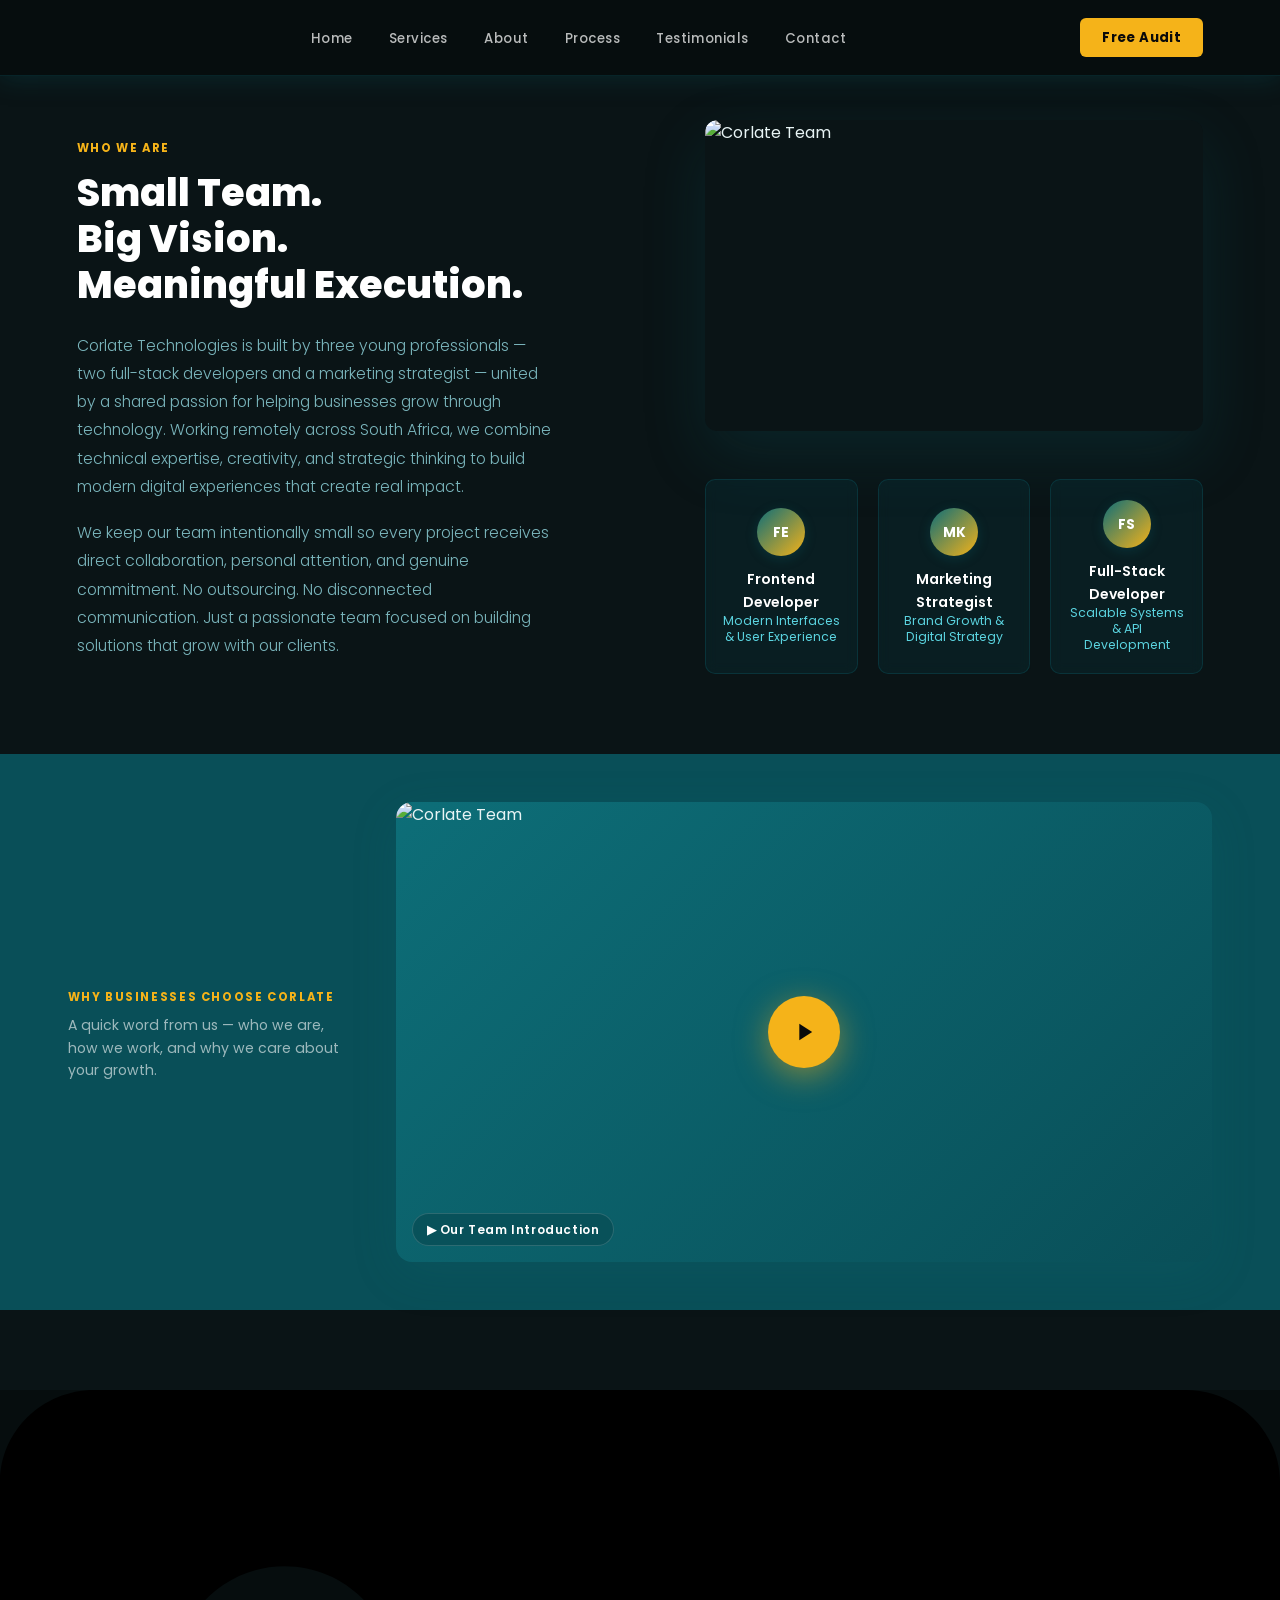
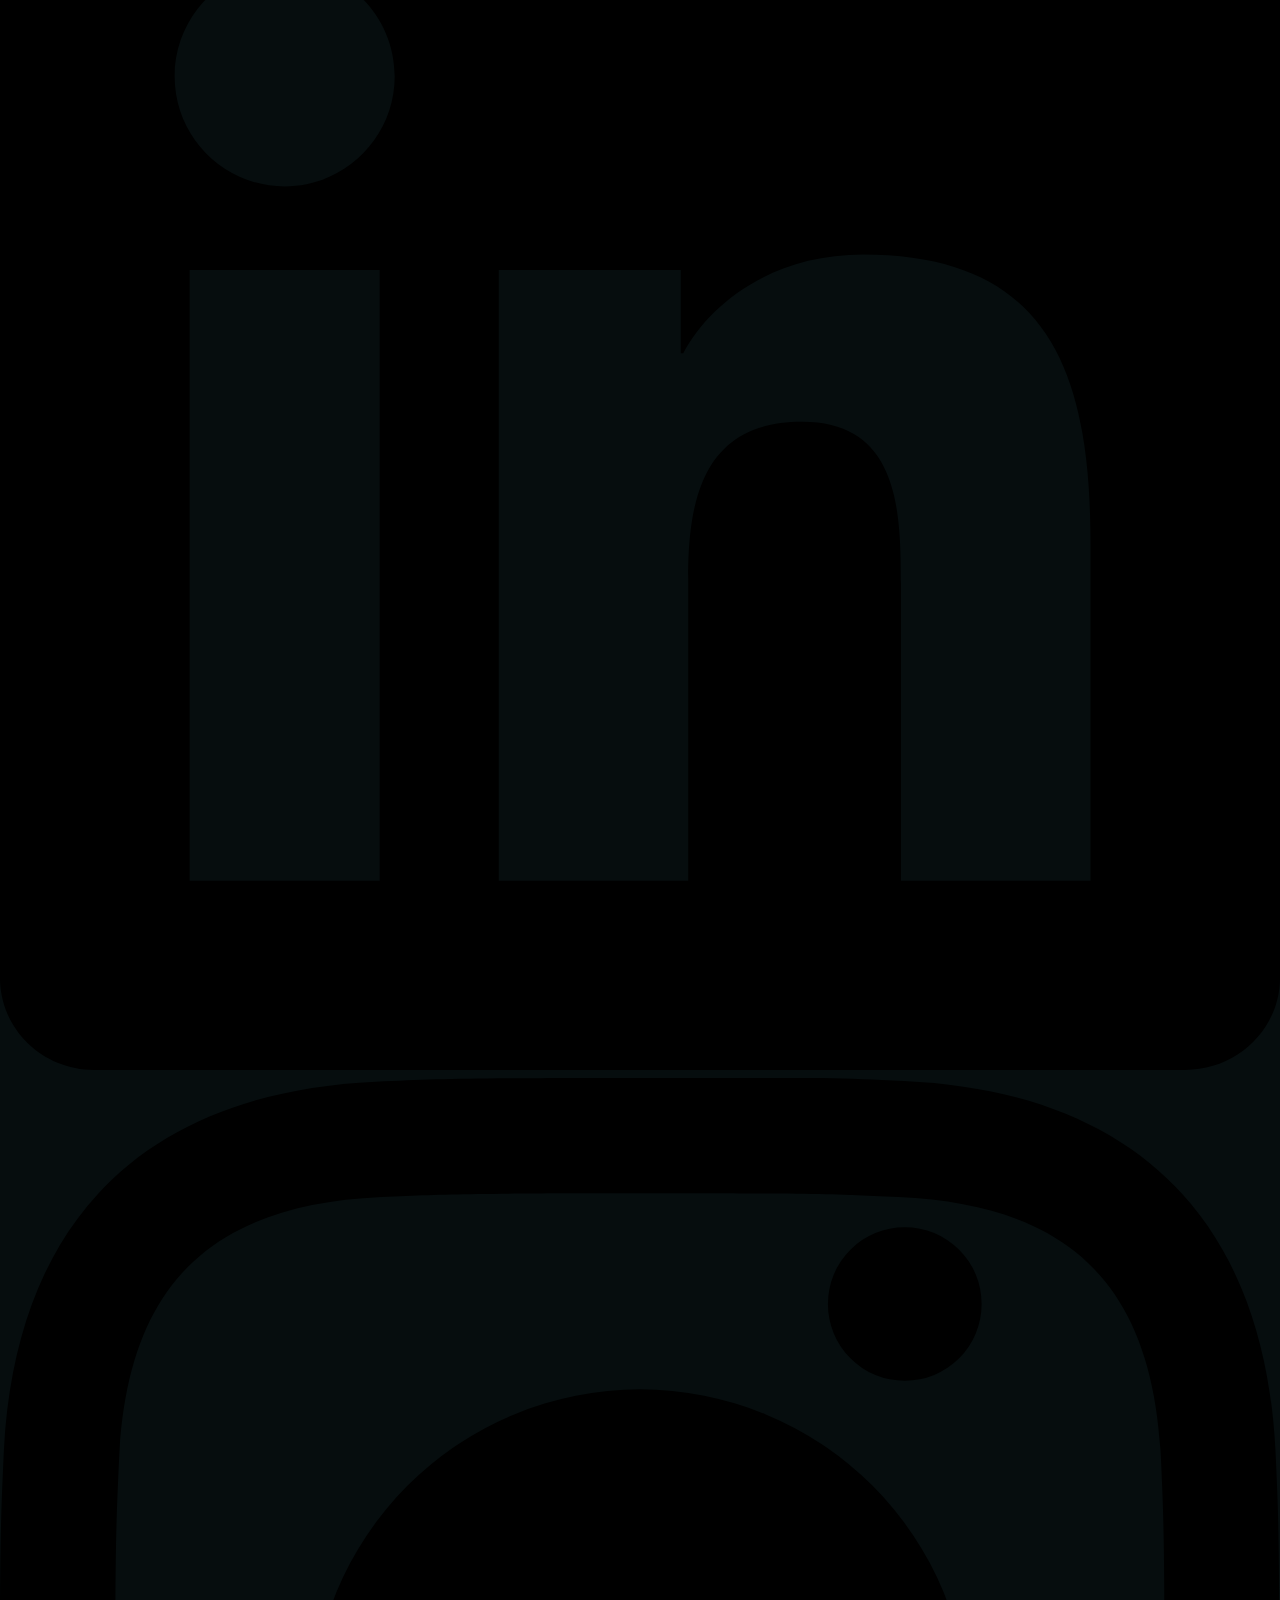
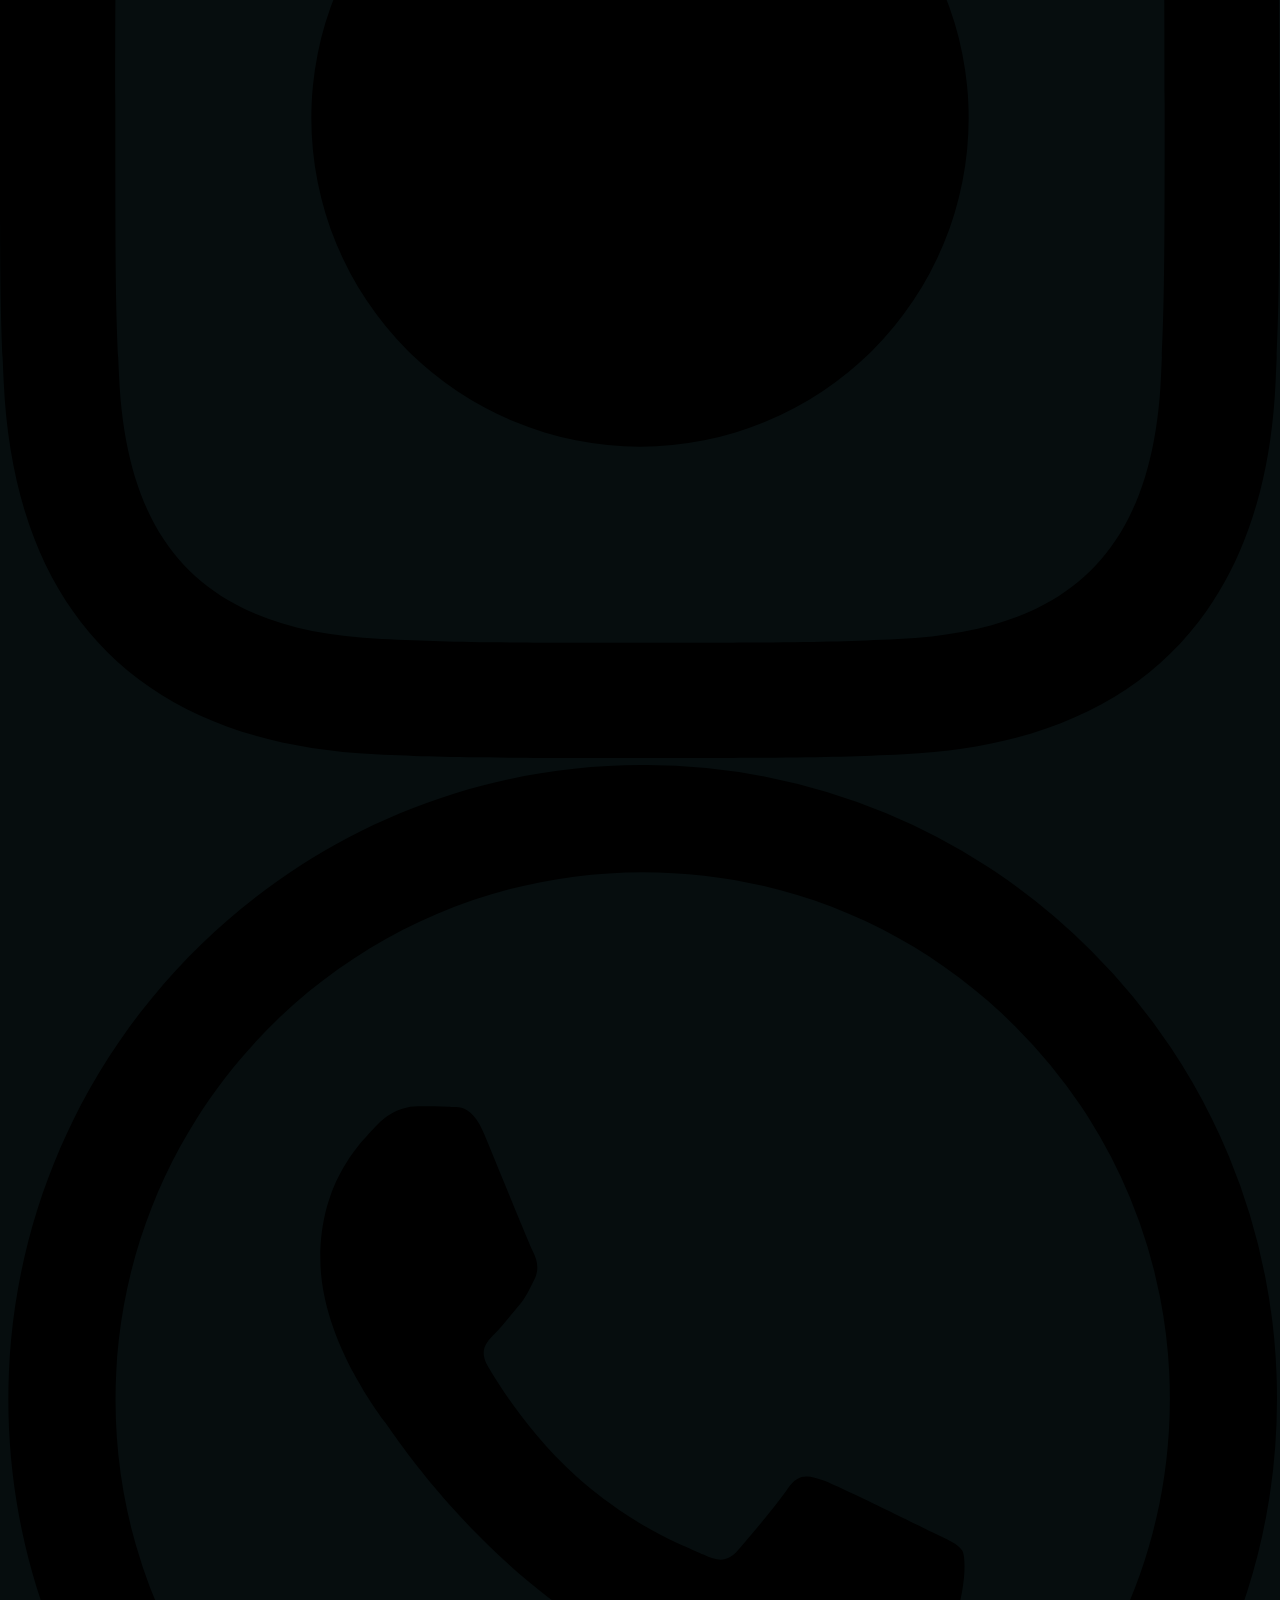
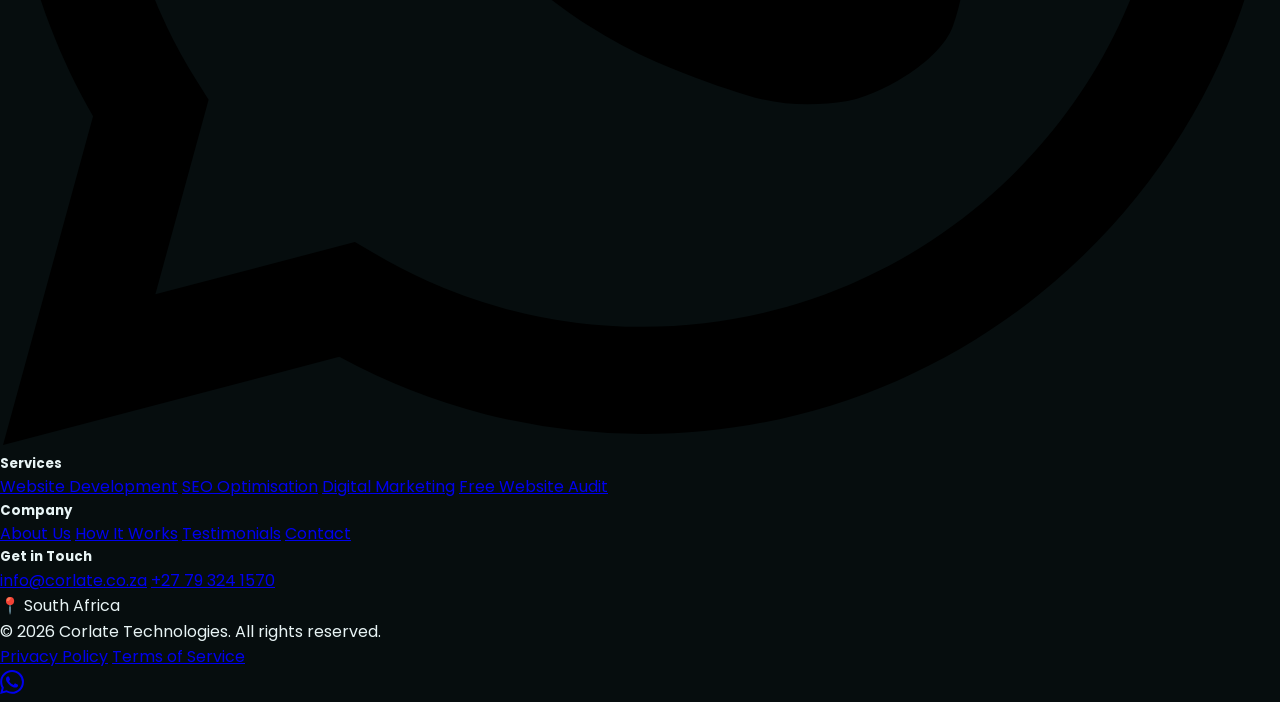
==== commit 540a7b9a: "Redesign contact & footer, update services, remove remote-first references" ====
--- a/pages/about.html
+++ b/pages/about.html
@@ -145,7 +145,6 @@
       <a href="mailto:info@corlate.co.za">info@corlate.co.za</a>
       <a href="https://wa.me/27793241570" target="_blank">+27 79 324 1570</a>
       <p class="footer-location">📍 South Africa</p>
-      <p class="footer-location" style="margin-top:8px;">Remote-First · Serving SA & Beyond</p>
     </div>
   </div>
 
--- a/css/styles.css
+++ b/css/styles.css
@@ -309,9 +309,9 @@
 
 /* The outer wrapper — sets the 3D perspective */
 .service-flip-wrap {
-  flex: 0 0 280px;
+  flex: 0 0 320px;
   scroll-snap-align: start;
-  height: 360px;
+  height: 500px;
   perspective: 1000px;
   cursor: pointer;
 }
@@ -351,7 +351,7 @@
   box-shadow: 0 4px 24px rgba(13,110,120,0.07);
 }
 .card-front-visual {
-  flex: 0 0 200px;
+  flex: 0 0 220px;
   display: flex; align-items: center; justify-content: center;
   position: relative; overflow: hidden;
 }
@@ -381,7 +381,7 @@
 .flip-hint svg { opacity: 0.6; }
 
 .card-front-body {
-  padding: 22px 24px 24px; flex: 1;
+  padding: 24px 28px 28px; flex: 1;
 }
 .card-front-body h3 {
   font-family:'Poppins',sans-serif; font-weight:600; font-size:1.08rem;
@@ -394,8 +394,8 @@
 /* ── BACK FACE ── */
 .card-back {
   transform: rotateY(180deg);
-  justify-content: center;
-  padding: 32px 28px;
+  justify-content: flex-start;
+  padding: 28px 26px;
   box-shadow: 0 16px 48px rgba(13,110,120,0.18);
 }
 .cb-1 { background: linear-gradient(145deg, #0d6e78, #094f58); }
@@ -404,17 +404,17 @@
 .cb-4 { background: linear-gradient(145deg, #094f58, #0d9aaa); }
 
 .card-back-icon {
-  font-size: 2rem; margin-bottom: 16px; opacity: 0.9;
+  font-size: 1.8rem; margin-bottom: 10px; opacity: 0.9;
 }
 .card-back h4 {
-  font-family:'Poppins',sans-serif; font-weight:700; font-size:1.1rem;
-  margin-bottom: 12px;
+  font-family:'Poppins',sans-serif; font-weight:700; font-size:1rem;
+  margin-bottom: 10px;
 }
 .cb-2 h4 { color: #0a0a0a; }
 .cb-1 h4, .cb-3 h4, .cb-4 h4 { color: #fff; }
 
 .card-back p {
-  font-size: 0.88rem; line-height: 1.72; margin-bottom: 24px;
+  font-size: 0.82rem; line-height: 1.65; margin-bottom: 18px;
 }
 .cb-2 p { color: rgba(9,79,88,0.85); }
 .cb-1 p, .cb-3 p, .cb-4 p { color: rgba(255,255,255,0.82); }
@@ -823,56 +823,6 @@
 .cta-sub { color:rgba(255,255,255,0.6); font-size:1rem; max-width:480px; margin:0 auto 40px; line-height:1.78; position:relative; }
 .cta-btns { display:flex; justify-content:center; gap:14px; flex-wrap:wrap; position:relative; }
 
-/* ── CONTACT ── */
-#contact { background: #060d0e; display:grid; grid-template-columns:1fr 1.3fr; gap:80px; align-items:start; }
-.contact-info { padding-top: 10px; }
-.contact-info .section-sub { margin-bottom:40px; }
-.contact-detail { display:flex; align-items:flex-start; gap:14px; margin-bottom:24px; }
-.contact-icon-wrap {
-  width:40px; height:40px; border-radius:10px;
-  background: rgba(13,110,120,0.08); border:1px solid var(--border);
-  display:flex; align-items:center; justify-content:center;
-  font-size:1rem; flex-shrink:0; margin-top:2px;
-}
-.contact-detail h4 { font-size:0.83rem; color:var(--teal-dark); font-weight:700; letter-spacing:0.03em; }
-.contact-detail p, .contact-detail a {
-  font-size:0.87rem; color:var(--text-muted); text-decoration:none; transition:color 0.2s;
-}
-.contact-detail a:hover { color:var(--teal); }
-.form-row { display:grid; grid-template-columns:1fr 1fr; gap:14px; margin-bottom:14px; }
-.form-group { display:flex; flex-direction:column; gap:6px; margin-bottom:14px; }
-.form-group label { font-size:0.74rem; color:var(--text-muted); letter-spacing:0.06em; font-weight:600; text-transform:uppercase; }
-.form-group input, .form-group textarea, .form-group select {
-  background: #ffffff; border:1.5px solid var(--border);
-  border-radius:8px; padding:12px 14px; color:#0a0a0a;
-  font-family:'Poppins',sans-serif; font-size:0.9rem;
-  transition: border-color 0.2s, background 0.2s; outline:none; width:100%;
-}
-.form-group input:focus, .form-group textarea:focus, .form-group select:focus {
-  border-color:var(--teal-light); background:#f9f9f9;
-}
-.form-group input::placeholder, .form-group textarea::placeholder { color:rgba(10,10,10,0.4); }
-.form-group select option { background:#ffffff; color:#0a0a0a; }
-.form-group textarea { resize:vertical; min-height:120px; }
-.form-submit {
-  width:100%; padding:15px; background:var(--teal); color:#fff;
-  border:none; border-radius:8px; font-family:'Poppins',sans-serif; font-weight:600;
-  font-size:0.9rem; cursor:pointer; transition:0.2s; letter-spacing:0.04em;
-}
-.form-submit:hover { background:var(--teal-dark); transform:translateY(-1px); box-shadow:0 8px 24px rgba(13,110,120,0.25); }
-
-/* ── WHATSAPP FAB ── */
-.wa-fab {
-  position:fixed; bottom:28px; right:28px; z-index:200;
-  width:56px; height:56px; border-radius:50%;
-  background:#25d366; color:#fff; border:none;
-  display:flex; align-items:center; justify-content:center;
-  font-size:1.5rem; cursor:pointer; box-shadow:0 4px 20px rgba(37,211,102,0.4);
-  text-decoration:none; transition:0.2s;
-  animation: bounceIn 0.6s 1.2s ease both;
-}
-.wa-fab:hover { transform:scale(1.1) translateY(-2px); box-shadow:0 8px 28px rgba(37,211,102,0.55); }
-
 /* ── ANIMATIONS ── */
 @keyframes fadeUp { from { opacity:0; transform:translateY(28px); } to { opacity:1; transform:translateY(0); } }
 @keyframes pulse { 0%,100%{opacity:1;transform:scale(1);} 50%{opacity:0.5;transform:scale(0.8);} }
@@ -886,7 +836,6 @@
 
 /* ── RESPONSIVE ── */
 @media(max-width:900px){
-  #contact { grid-template-columns:1fr; gap:40px; }
   .process-steps { grid-template-columns:repeat(2,1fr); gap:32px; }
   .process-steps::before { display:none; }
   .stats-inner { grid-template-columns:repeat(4,1fr); }
@@ -902,8 +851,6 @@
 @media(max-width:768px){
   section { padding: 40px 5%; }
   #services .cards-grid { grid-template-columns: 1fr; }
-  
-  .footer-top { grid-template-columns: repeat(2, 1fr); gap: 24px; padding: 24px 5%; }
 }
 @media(max-width:640px){
   nav { padding:0 5%; height: 64px; }
@@ -963,7 +910,6 @@
   #services { padding: 40px 5%; }
   .cards-grid { grid-template-columns: 1fr; gap: 24px; }
   
-  .form-row { grid-template-columns:1fr; }
   .process-steps { grid-template-columns:1fr; gap: 24px; }
   
   .team-strip { grid-template-columns:repeat(3,1fr); }
@@ -986,144 +932,4 @@
   .cta-btns { gap: 10px; }
   .cta-btns a { padding: 12px 20px; font-size: 0.85rem; }
   
-  #contact { padding: 40px 5%; }
-  .contact-info .section-title { font-size: 1.5rem; }
-}
-
-/* ── FOOTER ── */
-footer {
-  background: var(--teal-dark);
-  border-top: 3px solid var(--gold);
-  padding: 0;
-}
-.footer-top {
-  display: grid;
-  grid-template-columns: 1.5fr 1fr 1fr 1.2fr;
-  gap: 36px;
-  padding: 30px 6% 20px;
-  border-bottom: 1px solid rgba(255,255,255,0.08);
-  align-items: flex-start;
-}
-.footer-brand-col { 
-  display: flex; 
-  flex-direction: column; 
-  align-items: flex-start; 
-  justify-content: flex-start; 
-  gap: 16px;
-}
-.footer-branding {
-  display: flex;
-  justify-content: flex-start;
-  align-items: center;
-  gap: 20px;
-  width: 100%;
-}
-.footer-logo {
-  height: 120px;
-  width: 120px;
-  object-fit: contain;
-  flex-shrink: 0;
-}
-.footer-brand-text {
-  display: flex;
-  flex-direction: column;
-  justify-content: center;
-}
-.footer-brand-text h3 {
-  font-family: 'Poppins', sans-serif;
-  font-weight: 600;
-  font-size: 1.1rem;
-  color: var(--gold);
-  line-height: 1.3;
-  margin: 0;
-  letter-spacing: 0.01em;
-  text-align: center;
-}
-.footer-socials {
-  display: flex;
-  gap: 10px;
-  align-items: center;
-}
-.footer-social-link {
-  display: inline-flex;
-  align-items: center;
-  justify-content: center;
-  width: 36px;
-  height: 36px;
-  border-radius: 50%;
-  background: rgba(245,179,25,0.15);
-  color: var(--gold);
-  text-decoration: none;
-  transition: all 0.2s ease;
-  border: 1px solid var(--gold);
-}
-.footer-social-link:hover {
-  background: var(--gold);
-  color: #0a0a0a;
-  border-color: var(--gold);
-  transform: translateY(-2px);
-}
-.footer-social-link svg {
-  width: 16px;
-  height: 16px;
-  fill: currentColor;
-}
-
-.footer-col { display: flex; flex-direction: column; gap: 8px; }
-.footer-col h5 {
-  font-family:'Poppins',sans-serif; font-weight:600;
-  font-size: 0.75rem; letter-spacing: 0.12em;
-  text-transform: uppercase; color: var(--gold);
-  margin-bottom: 2px;
-}
-.footer-col a {
-  font-size: 0.85rem; color: rgba(255,255,255,0.65);
-  text-decoration: none; transition: all 0.2s;
-}
-.footer-col a:hover { color: #fff; margin-left: 4px; }
-.footer-location { font-size: 0.85rem; color: rgba(255,255,255,0.55); }
-
-.footer-bottom {
-  display: flex; align-items: center; justify-content: space-between;
-  flex-wrap: wrap; gap: 12px;
-  padding: 15px 6%;
-  text-align: center;
-}
-.footer-copy { font-size: 0.75rem; color: rgba(255,255,255,0.4); }
-.footer-legal { display: flex; gap: 18px; }
-.footer-legal a { font-size: 0.8rem; color: rgba(255,255,255,0.4); text-decoration: none; transition: color 0.2s; }
-.footer-legal a:hover { color: rgba(255,255,255,0.7); }
-
-@media(max-width:900px) {
-  #about { padding: 50px 6% 60px; }
-  .about-wrapper { grid-template-columns: 1fr; gap: 50px; }
-  .about-header { max-width: 100%; }
-  .about-header .section-title { font-size: clamp(1.6rem, 3vw, 2.2rem); }
-  .team-strip { gap: 16px; }
-  .footer-brand-col { gap: 12px; }
-  .footer-branding { gap: 16px; }
-}
-@media(max-width:640px) {
-  #about { padding: 40px 5% 60px; }
-  .about-wrapper { grid-template-columns: 1fr; gap: 40px; }
-  .about-header { max-width: 100%; }
-  .about-header .section-title { font-size: clamp(1.4rem, 2.8vw, 1.9rem); margin-bottom: 16px; }
-  .about-header .section-sub { font-size: 0.95rem; margin-bottom: 12px; }
-  .about-image-right { aspect-ratio: 1.5 / 1; }
-  .team-strip { grid-template-columns: repeat(3, 1fr); gap: 12px; }
-  .team-card { padding: 16px 12px; gap: 10px; }
-  .team-avatar { width: 40px; height: 40px; font-size: 0.75rem; }
-  .team-card h4 { font-size: 0.76rem; }
-  .team-card p { font-size: 0.65rem; }
-  
-  .footer-top { display: flex; flex-direction: column; gap: 16px; padding: 20px 5%; }
-  .footer-brand-col { display: flex; flex-direction: column; align-items: center; padding: 16px 0; border-top: 1px solid rgba(255,255,255,0.08); order: 4; }
-  .footer-branding { display: none; }
-  .footer-logo { display: none; }
-  .footer-socials { justify-content: center; gap: 12px; }
-  .footer-col { border-top: 1px solid rgba(255,255,255,0.08); padding: 16px 0; }
-  .footer-col h5 { font-size: 0.75rem; }
-  .footer-col a { font-size: 0.85rem; }
-  .footer-bottom { flex-direction: column; text-align: center; padding: 20px 5%; }
-  .footer-legal { flex-direction: column; gap: 16px; }
-}
+}
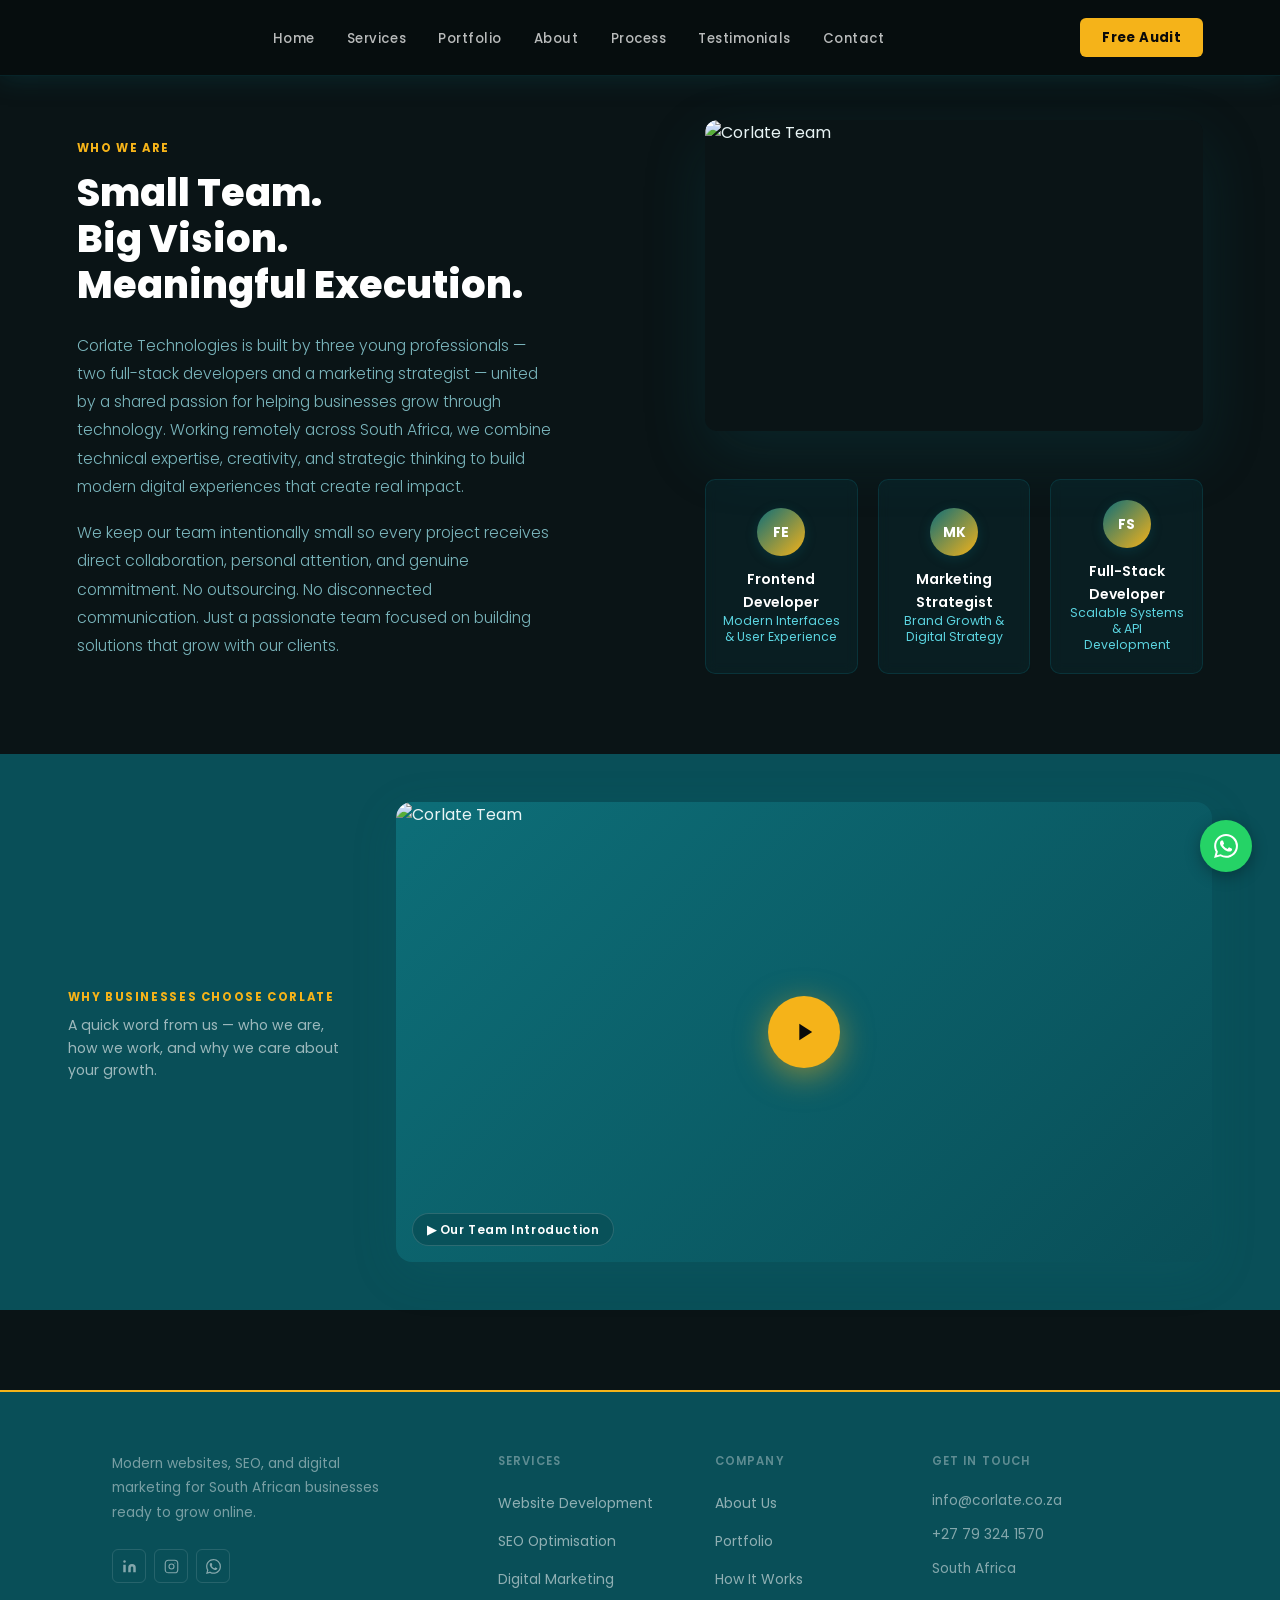
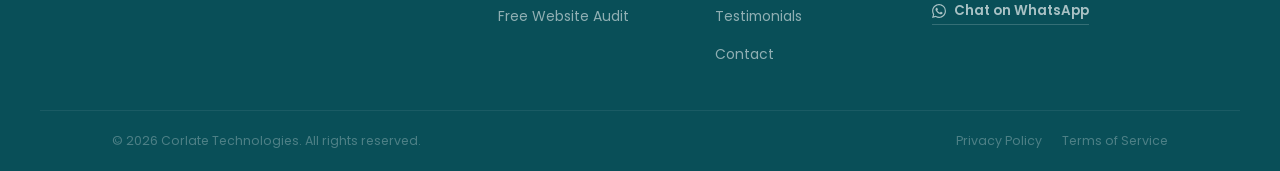
==== commit 6de7bcc8: "protfolio update" ====
--- a/pages/about.html
+++ b/pages/about.html
@@ -7,38 +7,12 @@
 <link rel="preconnect" href="https://fonts.googleapis.com">
 <link href="https://fonts.googleapis.com/css2?family=Poppins:wght@300;400;500;600;700&display=swap" rel="stylesheet">
 <link rel="stylesheet" href="../css/styles.css">
+<link rel="stylesheet" href="../css/footer.css">
+<link rel="stylesheet" href="../css/layout.css">
 </head>
 <body>
 
-<!-- NAV -->
-<nav id="navbar">
-  <a class="nav-logo" href="../index.html">
-    <img src="../assets/images/logo2.png" alt="Corlate Logo" onerror="this.style.display='none'">
-  </a>
-  <ul class="nav-links">
-    <li><a href="../index.html#hero">Home</a></li>
-    <li><a href="services.html">Services</a></li>
-    <li><a href="about.html">About</a></li>
-    <li><a href="process.html">Process</a></li>
-    <li><a href="testimonials.html">Testimonials</a></li>
-    <li><a href="contact.html">Contact</a></li>
-  </ul>
-  <a href="contact.html" class="nav-cta">Free Audit</a>
-  <div class="hamburger" onclick="toggleMenu()">
-    <span></span><span></span><span></span>
-  </div>
-  <div class="mobile-menu" id="mobileMenu">
-    <ul class="mobile-links">
-      <li><a href="../index.html#hero" onclick="toggleMenu()">Home</a></li>
-      <li><a href="services.html" onclick="toggleMenu()">Services</a></li>
-      <li><a href="about.html" onclick="toggleMenu()">About</a></li>
-      <li><a href="process.html" onclick="toggleMenu()">Process</a></li>
-      <li><a href="testimonials.html" onclick="toggleMenu()">Testimonials</a></li>
-      <li><a href="contact.html" onclick="toggleMenu()">Contact</a></li>
-      <li><a href="contact.html" class="mobile-cta" onclick="toggleMenu()">Free Audit</a></li>
-    </ul>
-  </div>
-</nav>
+<div id="site-nav"></div>
 
 <!-- ABOUT -->
 <section id="about" style="padding-top: 120px;">
@@ -104,65 +78,10 @@
   </div>
 </section>
 
-<!-- FOOTER -->
-<footer>
-  <div class="footer-top">
-    <div class="footer-brand-col">
-      <div class="footer-branding">
-        <img src="../assets/images/logo2.png" alt="Corlate Technologies Logo" onerror="this.style.display='none'" class="footer-logo">
-      </div>
-      <div class="footer-socials">
-        <a href="https://www.linkedin.com/company/corlate-technologies/" target="_blank" class="footer-social-link" title="LinkedIn" aria-label="LinkedIn">
-          <svg viewBox="0 0 24 24"><path d="M20.447 20.452h-3.554v-5.569c0-1.328-.027-3.037-1.852-3.037-1.853 0-2.136 1.445-2.136 2.939v5.667H9.351V9h3.414v1.561h.046c.477-.9 1.637-1.85 3.37-1.85 3.601 0 4.267 2.37 4.267 5.455v6.286zM5.337 7.433c-1.144 0-2.063-.926-2.063-2.065 0-1.138.92-2.063 2.063-2.063 1.14 0 2.064.925 2.064 2.063 0 1.139-.925 2.065-2.064 2.065zm1.782 13.019H3.555V9h3.564v11.452zM22.225 0H1.771C.792 0 0 .774 0 1.729v20.542C0 23.227.792 24 1.771 24h20.451C23.2 24 24 23.227 24 22.271V1.729C24 .774 23.2 0 22.225 0z"/></svg>
-        </a>
-        <a href="https://instagram.com/corlate.tech" target="_blank" class="footer-social-link" title="Instagram" aria-label="Instagram">
-          <svg viewBox="0 0 24 24"><path d="M12 2.163c3.204 0 3.584.012 4.85.07 3.252.148 4.771 1.691 4.919 4.919.058 1.265.069 1.645.069 4.849 0 3.205-.012 3.584-.069 4.849-.149 3.225-1.664 4.771-4.919 4.919-1.266.058-1.644.07-4.85.07-3.204 0-3.584-.012-4.849-.07-3.26-.149-4.771-1.699-4.919-4.92-.058-1.265-.07-1.644-.07-4.849 0-3.204.013-3.583.07-4.849.149-3.227 1.664-4.771 4.919-4.919 1.266-.057 1.645-.069 4.849-.069zm0-2.163C8.756 0 8.334.012 7.053.07 2.695.272.273 2.69.07 7.052.012 8.333 0 8.756 0 12c0 3.244.011 3.668.07 4.948.202 4.358 2.612 6.78 6.972 6.982 1.283.058 1.703.07 4.948.07 3.244 0 3.668-.012 4.948-.07 4.354-.202 6.782-2.616 6.979-6.98.059-1.28.073-1.703.073-4.948 0-3.244-.011-3.668-.072-4.948-.196-4.373-2.618-6.801-6.979-6.999-1.281-.059-1.69-.073-4.949-.073zM5.838 12a6.162 6.162 0 1112.324 0 6.162 6.162 0 01-12.324 0zM12 16a4 4 0 110-8 4 4 0 010 8zm4.965-10.322a1.44 1.44 0 110-2.881 1.44 1.44 0 010 2.881z"/></svg>
-        </a>
-        <a href="https://wa.me/27793241570" target="_blank" class="footer-social-link" title="WhatsApp" aria-label="WhatsApp">
-          <svg viewBox="0 0 24 24"><path d="M17.472 14.382c-.297-.149-1.758-.867-2.03-.967-.273-.099-.471-.148-.67.15-.197.297-.767.966-.94 1.164-.173.199-.347.223-.644.075-.297-.15-1.255-.463-2.39-1.475-.883-.788-1.48-1.761-1.653-2.059-.173-.297-.018-.458.13-.606.134-.133.298-.347.446-.52.149-.174.198-.298.298-.497.099-.198.05-.371-.025-.52-.075-.149-.669-1.612-.916-2.207-.242-.579-.487-.5-.669-.51-.173-.008-.371-.01-.57-.01-.198 0-.52.074-.792.372-.272.297-1.04 1.016-1.04 2.479 0 1.462 1.065 2.875 1.213 3.074.149.198 2.096 3.2 5.077 4.487.709.306 1.262.489 1.694.625.712.227 1.36.195 1.871.118.571-.085 1.758-.719 2.006-1.413.248-.694.248-1.289.173-1.413-.074-.124-.272-.198-.57-.347m-5.421 7.403h-.004a9.87 9.87 0 01-5.031-1.378l-.361-.214-3.741.982.998-3.648-.235-.374a9.86 9.86 0 01-1.51-5.26c.001-5.45 4.436-9.884 9.888-9.884 2.64 0 5.122 1.03 6.988 2.898a9.825 9.825 0 012.893 6.994c-.003 5.45-4.437 9.884-9.885 9.884m8.413-18.297A11.815 11.815 0 0012.05 0C5.495 0 .16 5.335.157 11.892c0 2.096.547 4.142 1.588 5.945L.057 24l6.305-1.654a11.882 11.882 0 005.683 1.448h.005c6.554 0 11.89-5.335 11.893-11.893a11.821 11.821 0 00-3.48-8.413z"/></svg>
-        </a>
-      </div>
-    </div>
+<div id="site-footer"></div>
 
-    <div class="footer-col">
-      <h5>Services</h5>
-      <a href="services.html">Website Development</a>
-      <a href="services.html">SEO Optimisation</a>
-      <a href="services.html">Digital Marketing</a>
-      <a href="services.html">Free Website Audit</a>
-    </div>
-
-    <div class="footer-col">
-      <h5>Company</h5>
-      <a href="about.html">About Us</a>
-      <a href="process.html">How It Works</a>
-      <a href="testimonials.html">Testimonials</a>
-      <a href="contact.html">Contact</a>
-    </div>
-
-    <div class="footer-col">
-      <h5>Get in Touch</h5>
-      <a href="mailto:info@corlate.co.za">info@corlate.co.za</a>
-      <a href="https://wa.me/27793241570" target="_blank">+27 79 324 1570</a>
-      <p class="footer-location">📍 South Africa</p>
-    </div>
-  </div>
-
-  <div class="footer-bottom">
-    <div class="footer-copy">© <script>document.write(new Date().getFullYear());</script> Corlate Technologies. All rights reserved.</div>
-    <div class="footer-legal">
-      <a href="#">Privacy Policy</a>
-      <a href="#">Terms of Service</a>
-    </div>
-  </div>
-</footer>
-
-<!-- WhatsApp FAB -->
-<a href="https://wa.me/27793241570?text=Hi%20Corlate%20Technologies%2C%20I%20want%20a%20free%20audit"
-   target="_blank" class="wa-fab" title="Chat on WhatsApp">
-  <svg width="24" height="24" viewBox="0 0 24 24" fill="currentColor"><path d="M17.472 14.382c-.297-.149-1.758-.867-2.03-.967-.273-.099-.471-.148-.67.15-.197.297-.767.966-.94 1.164-.173.199-.347.223-.644.075-.297-.15-1.255-.463-2.39-1.475-.883-.788-1.48-1.761-1.653-2.059-.173-.297-.018-.458.13-.606.134-.133.298-.347.446-.52.149-.174.198-.298.298-.497.099-.198.05-.371-.025-.52-.075-.149-.669-1.612-.916-2.207-.242-.579-.487-.5-.669-.51-.173-.008-.371-.01-.57-.01-.198 0-.52.074-.792.372-.272.297-1.04 1.016-1.04 2.479 0 1.462 1.065 2.875 1.213 3.074.149.198 2.096 3.2 5.077 4.487.709.306 1.262.489 1.694.625.712.227 1.36.195 1.871.118.571-.085 1.758-.719 2.006-1.413.248-.694.248-1.289.173-1.413-.074-.124-.272-.198-.57-.347m-5.421 7.403h-.004a9.87 9.87 0 01-5.031-1.378l-.361-.214-3.741.982.998-3.648-.235-.374a9.86 9.86 0 01-1.51-5.26c.001-5.45 4.436-9.884 9.888-9.884 2.64 0 5.122 1.03 6.988 2.898a9.825 9.825 0 012.893 6.994c-.003 5.45-4.437 9.884-9.885 9.884m8.413-18.297A11.815 11.815 0 0012.05 0C5.495 0 .16 5.335.157 11.892c0 2.096.547 4.142 1.588 5.945L.057 24l6.305-1.654a11.882 11.882 0 005.683 1.448h.005c6.554 0 11.89-5.335 11.893-11.893a11.821 11.821 0 00-3.48-8.413z"/></svg>
-</a>
-
+<script src="../js/navbar.js"></script>
+  <script src="../js/footer.js"></script>
 <script src="../js/script.js"></script>
 </body>
 </html>
--- a/css/styles.css
+++ b/css/styles.css
@@ -51,7 +51,7 @@
 }
 .nav-links a:hover { color: var(--gold); }
 .nav-logo { display:flex; align-items:center; gap:10px; text-decoration:none; }
-.nav-logo img { height:200px; width:200px; object-fit:contain; border-radius:8px; }
+.nav-logo img { height:48px; width:auto; object-fit:contain; border-radius:8px; }
 .nav-links { display:flex; gap:36px; list-style:none; }
 .nav-cta {
   background: var(--gold); color: #0a0a0a; border:none;
@@ -856,7 +856,7 @@
   nav { padding:0 5%; height: 64px; }
   .nav-links, .nav-cta { display:none; }
   .hamburger { display:flex; }
-  .nav-logo img { height: 140px; width: 140px; }
+  .nav-logo img { height: 40px; width: auto; }
   
   section { padding:40px 5%; }
   
--- a/css/footer.css
+++ b/css/footer.css
@@ -0,0 +1,214 @@
+/* ═══════════════════════════════════════════════════
+   Corlate Technologies — Footer
+   ═══════════════════════════════════════════════════ */
+
+/* ─── SHELL ──────────────────────────────────────── */
+footer {
+  background: var(--teal-dark);
+  border-top: 2px solid var(--gold);
+}
+
+.ft-inner {
+  max-width: 1160px;
+  margin: 0 auto;
+}
+
+/* ─── TOP GRID ───────────────────────────────────── */
+.ft-top {
+  display: grid;
+  grid-template-columns: 2fr 1fr 1fr 1.4fr;
+  gap: 48px;
+  padding: 60px 6% 44px;
+  border-bottom: 1px solid rgba(255, 255, 255, 0.07);
+}
+
+/* ─── BRAND COLUMN ───────────────────────────────── */
+.ft-brand img {
+  height: 100px;
+  width: auto;
+  object-fit: contain;
+  object-position: left;
+  display: block;
+  margin-bottom: 18px;
+}
+
+.ft-tagline {
+  font-size: 0.86rem;
+  color: rgba(255, 255, 255, 0.45);
+  line-height: 1.78;
+  max-width: 270px;
+  margin-bottom: 24px;
+}
+
+.ft-socials {
+  display: flex;
+  gap: 8px;
+}
+
+.ft-social {
+  width: 34px;
+  height: 34px;
+  border-radius: 6px;
+  border: 1px solid rgba(255, 255, 255, 0.12);
+  display: flex;
+  align-items: center;
+  justify-content: center;
+  color: rgba(255, 255, 255, 0.5);
+  text-decoration: none;
+  transition: border-color 0.18s, color 0.18s;
+}
+
+.ft-social:hover {
+  border-color: var(--gold);
+  color: var(--gold);
+}
+
+/* ─── NAV COLUMNS ────────────────────────────────── */
+.ft-col h5 {
+  font-family: 'Poppins', sans-serif;
+  font-weight: 600;
+  font-size: 0.72rem;
+  letter-spacing: 0.1em;
+  text-transform: uppercase;
+  color: rgba(255, 255, 255, 0.35);
+  margin-bottom: 20px;
+}
+
+.ft-col ul {
+  list-style: none;
+  display: flex;
+  flex-direction: column;
+  gap: 12px;
+}
+
+.ft-col ul li a {
+  font-size: 0.87rem;
+  color: rgba(255, 255, 255, 0.55);
+  text-decoration: none;
+  transition: color 0.18s;
+}
+
+.ft-col ul li a:hover { color: var(--white); }
+
+/* ─── CONTACT COLUMN ─────────────────────────────── */
+.ft-contact-rows {
+  display: flex;
+  flex-direction: column;
+  gap: 12px;
+}
+
+.ft-crow {
+  font-size: 0.86rem;
+  color: rgba(255, 255, 255, 0.5);
+}
+
+.ft-crow a {
+  color: rgba(255, 255, 255, 0.5);
+  text-decoration: none;
+  transition: color 0.18s;
+}
+
+.ft-crow a:hover { color: var(--white); }
+
+.ft-wa {
+  display: inline-flex;
+  align-items: center;
+  gap: 8px;
+  margin-top: 20px;
+  font-size: 0.84rem;
+  font-weight: 600;
+  color: rgba(255, 255, 255, 0.65);
+  text-decoration: none;
+  border-bottom: 1px solid rgba(255, 255, 255, 0.18);
+  padding-bottom: 2px;
+  transition: color 0.18s, border-color 0.18s;
+}
+
+.ft-wa:hover {
+  color: var(--white);
+  border-color: rgba(255, 255, 255, 0.5);
+}
+
+/* ─── BOTTOM BAR ─────────────────────────────────── */
+.ft-bottom {
+  padding: 20px 6%;
+  display: flex;
+  align-items: center;
+  justify-content: space-between;
+  flex-wrap: wrap;
+  gap: 12px;
+}
+
+.ft-copy {
+  font-size: 0.78rem;
+  color: rgba(255, 255, 255, 0.28);
+}
+
+.ft-legal {
+  display: flex;
+  gap: 20px;
+}
+
+.ft-legal a {
+  font-size: 0.78rem;
+  color: rgba(255, 255, 255, 0.28);
+  text-decoration: none;
+  transition: color 0.18s;
+}
+
+.ft-legal a:hover { color: rgba(255, 255, 255, 0.6); }
+
+/* ─── WHATSAPP FAB ───────────────────────────────── */
+.wa-fab {
+  position: fixed;
+  bottom: 28px;
+  right: 28px;
+  z-index: 200;
+  width: 52px;
+  height: 52px;
+  border-radius: 50%;
+  background: #25d366;
+  color: #fff;
+  display: flex;
+  align-items: center;
+  justify-content: center;
+  text-decoration: none;
+  box-shadow: 0 4px 16px rgba(0, 0, 0, 0.3);
+  transition: transform 0.2s, box-shadow 0.2s;
+}
+
+.wa-fab:hover {
+  transform: translateY(-2px);
+  box-shadow: 0 8px 24px rgba(0, 0, 0, 0.35);
+}
+
+/* ─── RESPONSIVE ─────────────────────────────────── */
+@media (max-width: 960px) {
+  .ft-top {
+    grid-template-columns: 1fr 1fr;
+    gap: 36px;
+  }
+
+  .ft-brand { grid-column: 1 / -1; }
+}
+
+@media (max-width: 600px) {
+  .ft-top {
+    grid-template-columns: 1fr;
+    padding: 40px 5% 28px;
+    gap: 28px;
+  }
+
+  .ft-brand { grid-column: auto; }
+
+  .ft-bottom {
+    flex-direction: column;
+    align-items: flex-start;
+    padding: 16px 5%;
+    gap: 10px;
+  }
+}
+
+@media (prefers-reduced-motion: reduce) {
+  *, *::before, *::after { transition-duration: 0.01ms !important; }
+}
--- a/css/layout.css
+++ b/css/layout.css
@@ -0,0 +1,249 @@
+:root {
+  --site-shell-padding: 6%;
+  --nav-height: 76px;
+}
+
+nav {
+  position: fixed;
+  top: 0;
+  left: 0;
+  right: 0;
+  z-index: 100;
+  display: flex;
+  align-items: center;
+  justify-content: space-between;
+  padding: 0 var(--site-shell-padding);
+  height: var(--nav-height);
+  background: rgba(6, 13, 14, 0.88);
+  border-bottom: 1px solid rgba(13, 110, 120, 0.25);
+  backdrop-filter: blur(16px);
+  box-shadow: 0 2px 24px rgba(9, 79, 88, 0.35);
+  transition: background 0.3s, box-shadow 0.3s;
+}
+
+nav.scrolled {
+  background: var(--teal-dark);
+  box-shadow: 0 2px 32px rgba(9, 79, 88, 0.45);
+}
+
+.nav-logo {
+  display: flex;
+  align-items: center;
+  gap: 10px;
+  text-decoration: none;
+}
+
+.nav-logo img {
+  height: 48px;
+  width: auto;
+  object-fit: contain;
+  border-radius: 8px;
+  display: block;
+}
+
+.nav-links {
+  display: flex;
+  align-items: center;
+  gap: clamp(1.05rem, 2.5vw, 2.25rem);
+  list-style: none;
+}
+
+.nav-links a {
+  font-size: 0.83rem;
+  color: rgba(255, 255, 255, 0.72);
+  text-decoration: none;
+  letter-spacing: 0.04em;
+  font-weight: 500;
+  transition: color 0.2s;
+}
+
+.nav-links a:hover {
+  color: var(--gold);
+}
+
+.nav-cta {
+  background: var(--gold);
+  color: #0a0a0a;
+  border: none;
+  padding: 9px 22px;
+  border-radius: 6px;
+  font-weight: 700;
+  font-size: 0.82rem;
+  cursor: pointer;
+  letter-spacing: 0.03em;
+  transition: background 0.2s, transform 0.15s;
+  text-decoration: none;
+  font-family: 'Poppins', sans-serif;
+}
+
+.nav-cta:hover {
+  background: var(--gold-light);
+  transform: translateY(-1px);
+}
+
+.hamburger {
+  display: none;
+  flex-direction: column;
+  gap: 5px;
+  cursor: pointer;
+  padding: 6px;
+}
+
+.hamburger span {
+  width: 22px;
+  height: 2px;
+  background: #ffffff;
+  border-radius: 2px;
+  transition: 0.3s;
+}
+
+.hamburger.active span:nth-child(1) {
+  transform: rotate(45deg) translate(10px, 10px);
+}
+
+.hamburger.active span:nth-child(2) {
+  opacity: 0;
+}
+
+.hamburger.active span:nth-child(3) {
+  transform: rotate(-45deg) translate(7px, -7px);
+}
+
+.mobile-menu {
+  display: none;
+  position: absolute;
+  top: var(--nav-height);
+  left: 0;
+  right: 0;
+  background: rgba(6, 13, 14, 0.98);
+  border-bottom: 1px solid rgba(13, 110, 120, 0.25);
+  padding: 20px 0;
+  max-height: calc(100vh - var(--nav-height));
+  overflow-y: auto;
+}
+
+.mobile-menu.active {
+  display: block;
+}
+
+.mobile-links {
+  display: flex;
+  flex-direction: column;
+  list-style: none;
+  gap: 0;
+}
+
+.mobile-links li {
+  border-bottom: 1px solid rgba(13, 110, 120, 0.1);
+}
+
+.mobile-links a {
+  display: block;
+  padding: 16px var(--site-shell-padding);
+  color: rgba(255, 255, 255, 0.72);
+  text-decoration: none;
+  font-size: 0.95rem;
+  transition: color 0.2s, background 0.2s;
+}
+
+.mobile-links a:hover {
+  color: var(--gold);
+  background: rgba(13, 110, 120, 0.2);
+}
+
+.mobile-cta {
+  background: var(--gold) !important;
+  color: #0a0a0a !important;
+  font-weight: 700;
+  margin: 12px var(--site-shell-padding);
+  border-radius: 6px;
+}
+
+.mobile-cta:hover {
+  background: var(--gold-light) !important;
+}
+
+footer {
+  background: var(--teal-dark);
+  border-top: 2px solid var(--gold);
+}
+
+.ft-inner {
+  max-width: 1200px;
+  margin: 0 auto;
+}
+
+.ft-top {
+  display: grid;
+  grid-template-columns: 2fr 1fr 1fr 1.4fr;
+  gap: 48px;
+  padding: 60px var(--site-shell-padding) 44px;
+  border-bottom: 1px solid rgba(255, 255, 255, 0.07);
+}
+
+.ft-brand img {
+  height: 100px;
+  width: auto;
+  object-fit: contain;
+  object-position: left;
+  display: block;
+  margin-bottom: 18px;
+}
+
+.ft-tagline {
+  font-size: 0.86rem;
+  color: rgba(255, 255, 255, 0.45);
+  line-height: 1.78;
+  max-width: 270px;
+  margin-bottom: 24px;
+}
+
+.ft-bottom {
+  padding: 20px var(--site-shell-padding);
+  display: flex;
+  align-items: center;
+  justify-content: space-between;
+  flex-wrap: wrap;
+  gap: 12px;
+}
+
+@media (max-width: 900px) {
+  .nav-links,
+  .nav-cta {
+    display: none;
+  }
+
+  .hamburger {
+    display: flex;
+  }
+
+  .nav-logo img {
+    height: 40px;
+  }
+}
+
+@media (max-width: 960px) {
+  .ft-top {
+    grid-template-columns: 1fr 1fr;
+    gap: 36px;
+  }
+
+  .ft-brand {
+    grid-column: 1 / -1;
+  }
+}
+
+@media (max-width: 600px) {
+  .ft-top {
+    grid-template-columns: 1fr;
+    padding: 40px var(--site-shell-padding) 28px;
+    gap: 28px;
+  }
+
+  .ft-bottom {
+    flex-direction: column;
+    align-items: flex-start;
+    padding: 16px var(--site-shell-padding);
+    gap: 10px;
+  }
+}
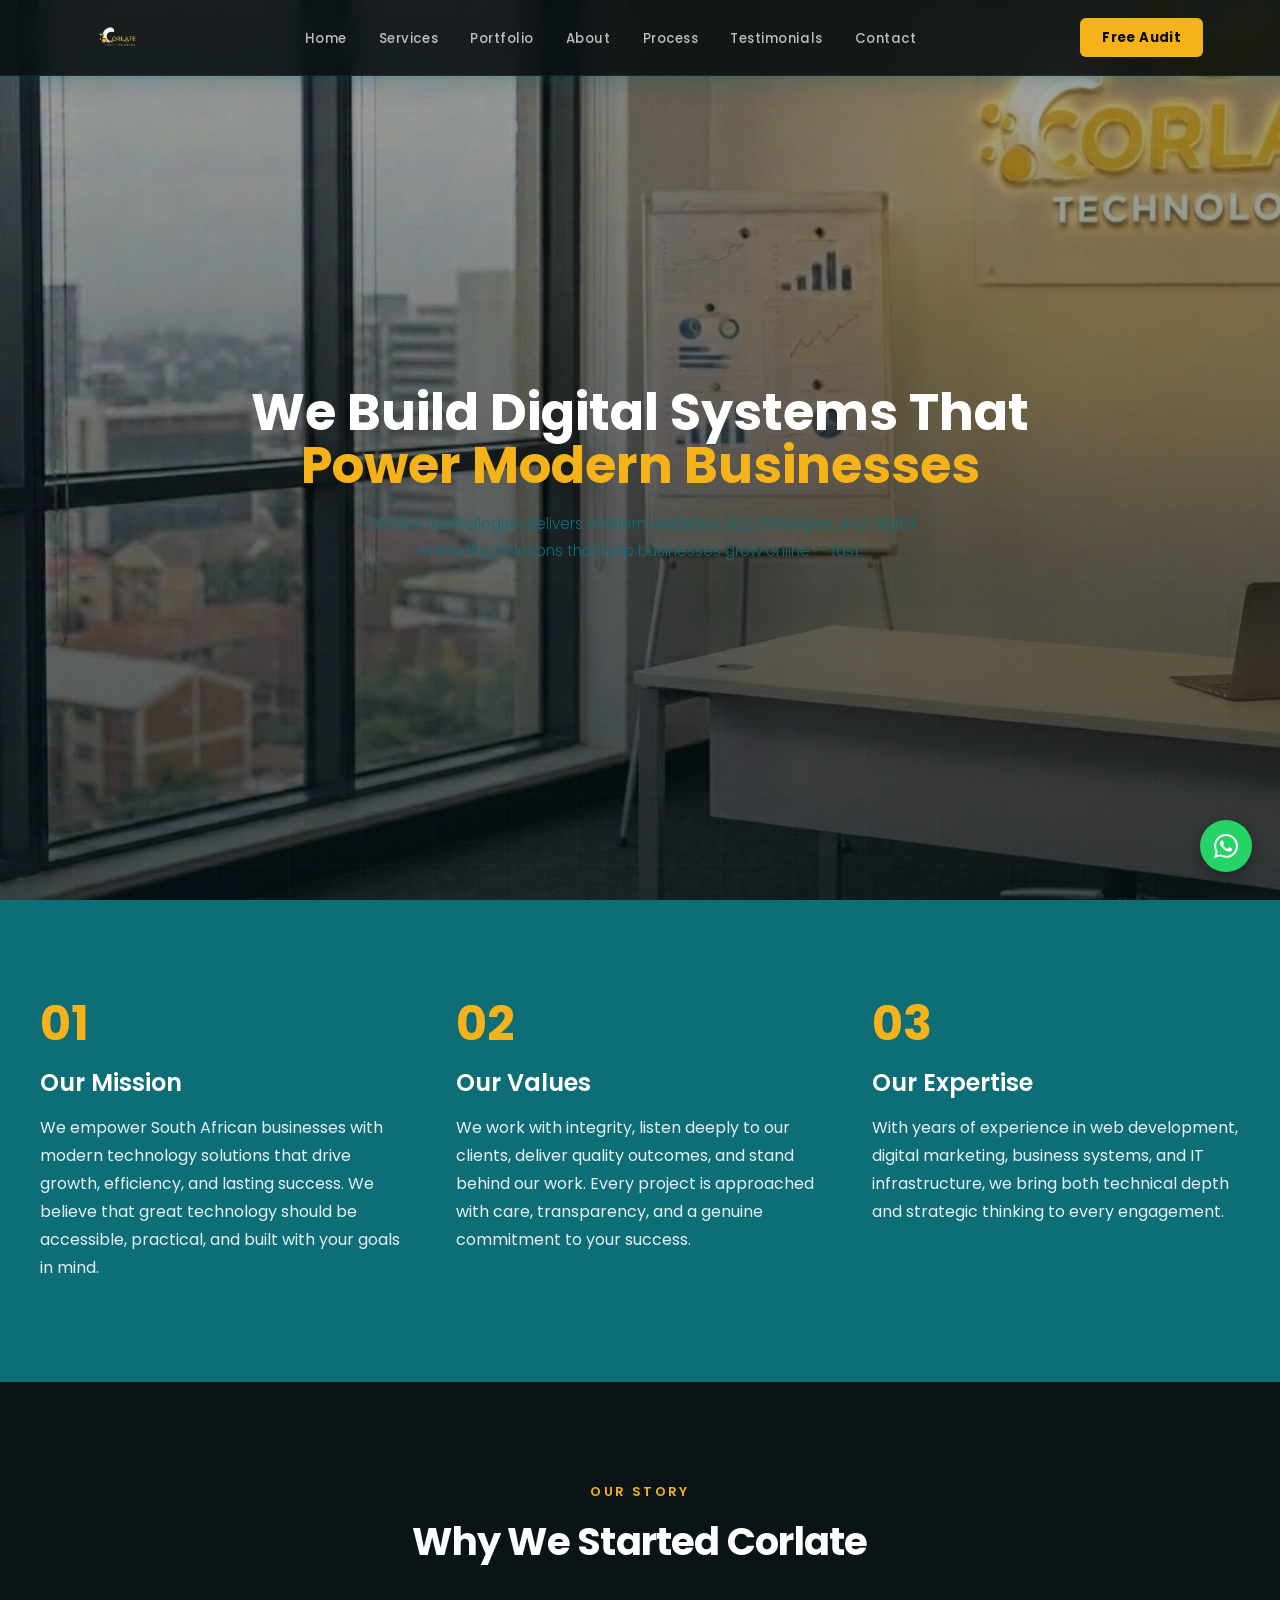
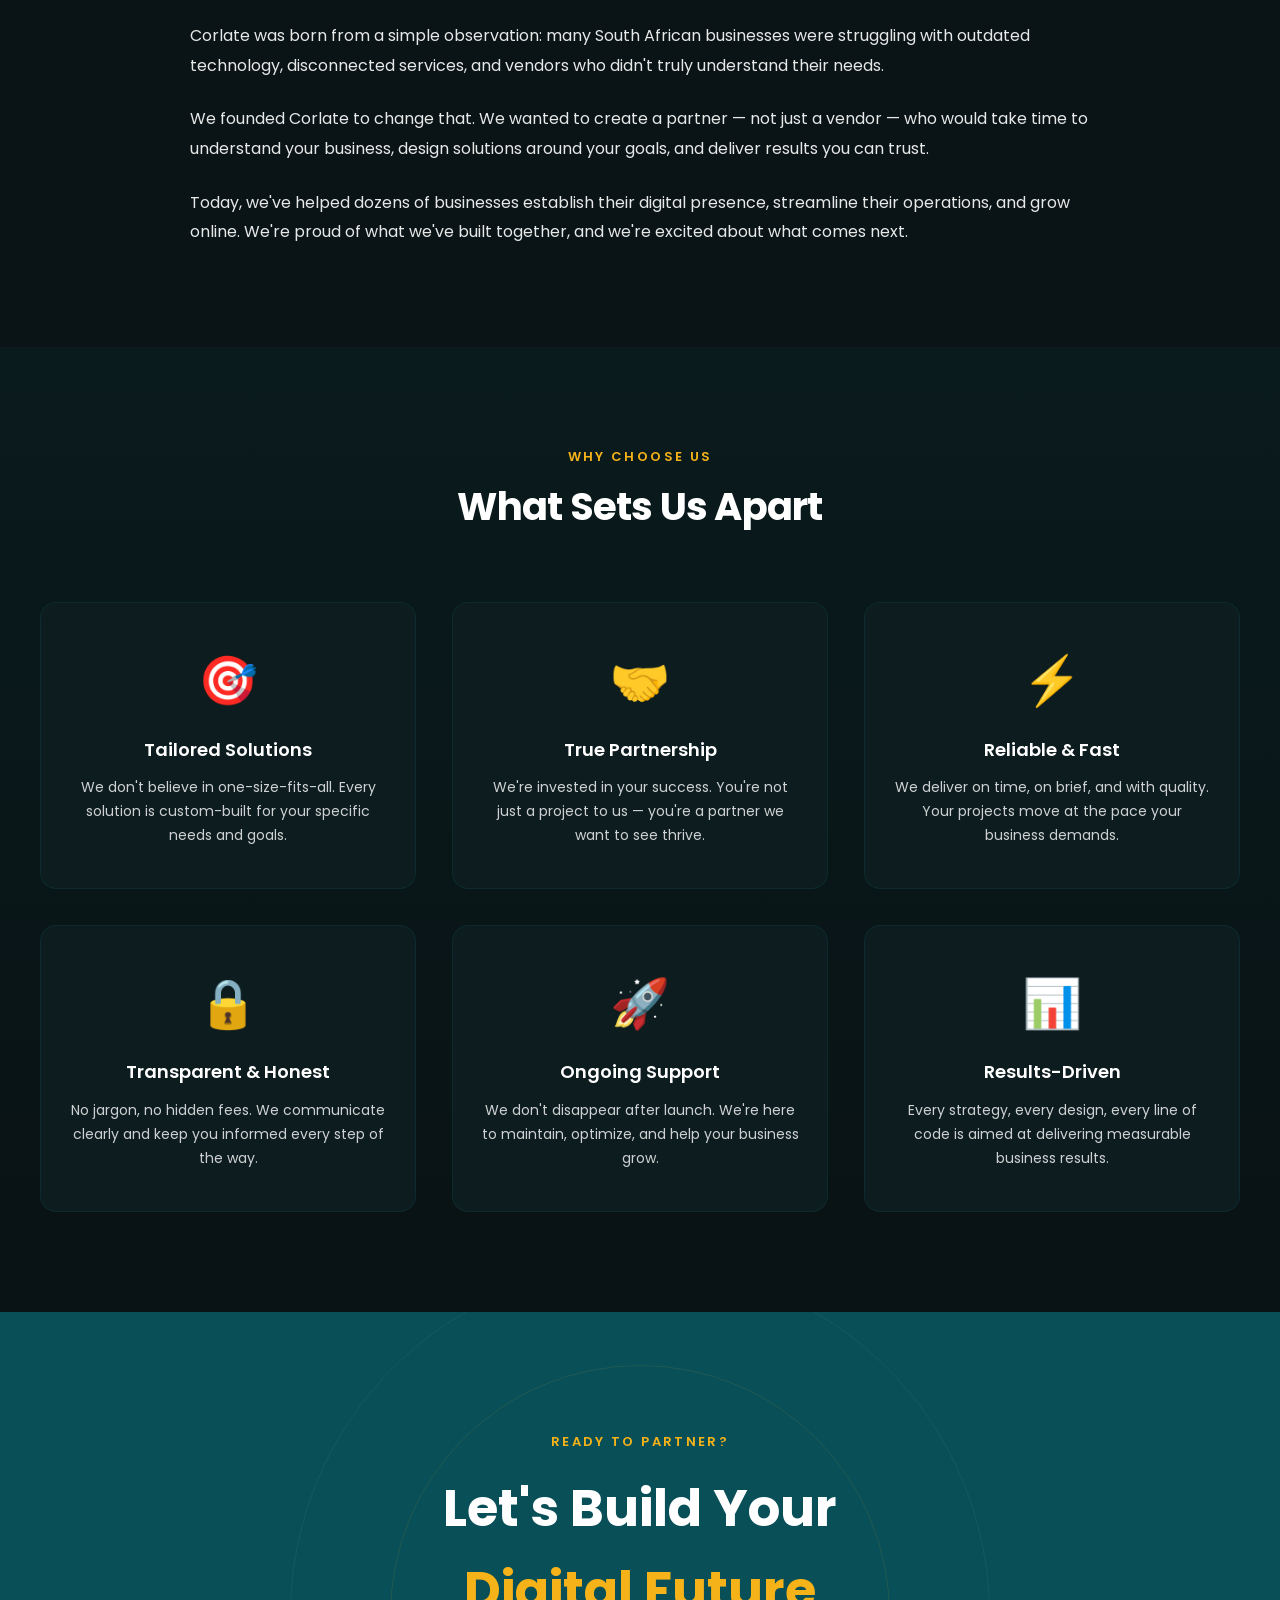
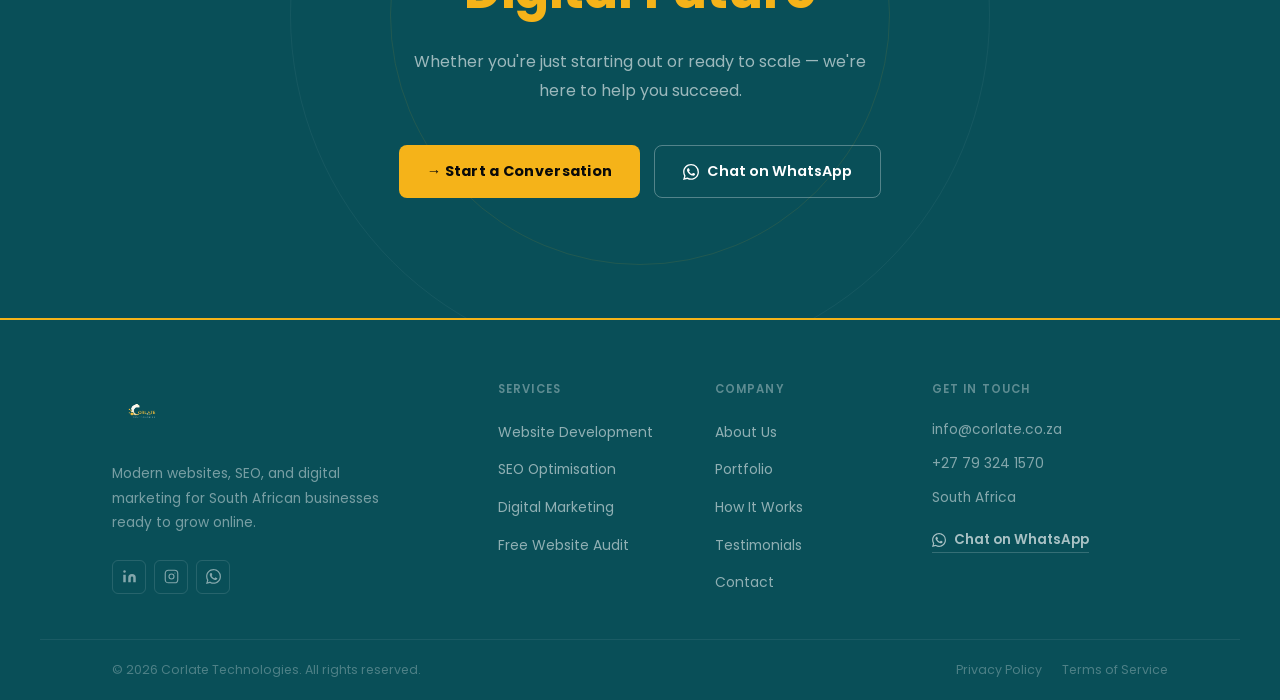
==== commit 18d68aaf: "services pages added" ====
--- a/pages/about.html
+++ b/pages/about.html
@@ -9,79 +9,133 @@
 <link rel="stylesheet" href="../css/styles.css">
 <link rel="stylesheet" href="../css/footer.css">
 <link rel="stylesheet" href="../css/layout.css">
+<link rel="stylesheet" href="../css/about.css">
 </head>
-<body>
+<body class="about-page">
 
 <div id="site-nav"></div>
 
-<!-- ABOUT -->
-<section id="about" style="padding-top: 120px;">
-  <div class="about-wrapper">
-    <div class="about-header">
-      <div class="section-label reveal">Who We Are</div>
-      <h2 class="section-title reveal reveal-delay-1">Small Team.<br>Big Vision.<br>Meaningful Execution.</h2>
-      <p class="section-sub reveal reveal-delay-2">Corlate Technologies is built by three young professionals — two full-stack developers and a marketing strategist — united by a shared passion for helping businesses grow through technology. Working remotely across South Africa, we combine technical expertise, creativity, and strategic thinking to build modern digital experiences that create real impact.</p>
-      <p class="section-sub reveal reveal-delay-2" style="margin-top: 18px;">We keep our team intentionally small so every project receives direct collaboration, personal attention, and genuine commitment. No outsourcing. No disconnected communication. Just a passionate team focused on building solutions that grow with our clients.</p>
+<main class="about-page-content">
+  <section class="about-hero">
+    <div class="about-hero-content">
+      <h1 class="hero-title">
+        We Build Digital Systems That<br>
+        <em>Power Modern Businesses</em>
+      </h1>
+      <p class="hero-sub">Corlate Technologies delivers modern websites, SEO strategies, and digital marketing solutions that help businesses grow online — fast.</p>
     </div>
-    <div class="about-image-column">
-      <div class="about-image-right reveal reveal-delay-3">
-        <img src="../assets/images/corlate-team2.jpeg" alt="Corlate Team">
+    <div class="rain-overlay" aria-hidden="true">
+      <span></span><span></span><span></span><span></span><span></span>
+      <span></span><span></span><span></span><span></span><span></span>
+    </div>
+  </section>
+
+  <section class="about-mission">
+    <div class="about-section-inner">
+      <div class="about-mission-item reveal">
+        <div class="mission-number">01</div>
+        <h3 class="mission-title">Our Mission</h3>
+        <p>We empower South African businesses with modern technology solutions that drive growth, efficiency, and lasting success. We believe that great technology should be accessible, practical, and built with your goals in mind.</p>
       </div>
-      <!-- Team strip -->
-      <div class="team-strip reveal" style="margin-top:28px;">
-        <div class="team-card">
-          <div class="team-avatar">FE</div>
-          <div>
-            <h4>Frontend Developer</h4>
-            <p>Modern Interfaces & User Experience</p>
-          </div>
+      
+      <div class="about-mission-item reveal reveal-delay-1">
+        <div class="mission-number">02</div>
+        <h3 class="mission-title">Our Values</h3>
+        <p>We work with integrity, listen deeply to our clients, deliver quality outcomes, and stand behind our work. Every project is approached with care, transparency, and a genuine commitment to your success.</p>
+      </div>
+      
+      <div class="about-mission-item reveal reveal-delay-2">
+        <div class="mission-number">03</div>
+        <h3 class="mission-title">Our Expertise</h3>
+        <p>With years of experience in web development, digital marketing, business systems, and IT infrastructure, we bring both technical depth and strategic thinking to every engagement.</p>
+      </div>
+    </div>
+  </section>
+
+  <section class="about-story">
+    <div class="about-story-inner">
+      <div class="story-header">
+        <div class="section-label reveal">Our Story</div>
+        <h2 class="section-title reveal reveal-delay-1">Why We Started Corlate</h2>
+      </div>
+      
+      <div class="story-content reveal reveal-delay-2">
+        <p>Corlate was born from a simple observation: many South African businesses were struggling with outdated technology, disconnected services, and vendors who didn't truly understand their needs.</p>
+        
+        <p>We founded Corlate to change that. We wanted to create a partner — not just a vendor — who would take time to understand your business, design solutions around your goals, and deliver results you can trust.</p>
+        
+        <p>Today, we've helped dozens of businesses establish their digital presence, streamline their operations, and grow online. We're proud of what we've built together, and we're excited about what comes next.</p>
+      </div>
+    </div>
+  </section>
+
+  <section class="about-why-choose">
+    <div class="about-why-inner">
+      <div class="why-header">
+        <div class="section-label reveal">Why Choose Us</div>
+        <h2 class="section-title reveal reveal-delay-1">What Sets Us Apart</h2>
+      </div>
+      
+      <div class="why-grid">
+        <div class="why-card reveal reveal-delay-1">
+          <div class="why-icon">🎯</div>
+          <h3>Tailored Solutions</h3>
+          <p>We don't believe in one-size-fits-all. Every solution is custom-built for your specific needs and goals.</p>
         </div>
-        <div class="team-card">
-          <div class="team-avatar">MK</div>
-          <div>
-            <h4>Marketing Strategist</h4>
-            <p>Brand Growth & Digital Strategy</p>
-          </div>
+        
+        <div class="why-card reveal reveal-delay-2">
+          <div class="why-icon">🤝</div>
+          <h3>True Partnership</h3>
+          <p>We're invested in your success. You're not just a project to us — you're a partner we want to see thrive.</p>
         </div>
-        <div class="team-card">
-          <div class="team-avatar">FS</div>
-          <div>
-            <h4>Full-Stack Developer</h4>
-            <p>Scalable Systems & API Development</p>
-          </div>
+        
+        <div class="why-card reveal reveal-delay-3">
+          <div class="why-icon">⚡</div>
+          <h3>Reliable & Fast</h3>
+          <p>We deliver on time, on brief, and with quality. Your projects move at the pace your business demands.</p>
+        </div>
+        
+        <div class="why-card reveal reveal-delay-4">
+          <div class="why-icon">🔒</div>
+          <h3>Transparent & Honest</h3>
+          <p>No jargon, no hidden fees. We communicate clearly and keep you informed every step of the way.</p>
+        </div>
+        
+        <div class="why-card reveal reveal-delay-5">
+          <div class="why-icon">🚀</div>
+          <h3>Ongoing Support</h3>
+          <p>We don't disappear after launch. We're here to maintain, optimize, and help your business grow.</p>
+        </div>
+        
+        <div class="why-card reveal reveal-delay-6">
+          <div class="why-icon">📊</div>
+          <h3>Results-Driven</h3>
+          <p>Every strategy, every design, every line of code is aimed at delivering measurable business results.</p>
         </div>
       </div>
     </div>
-  </div>
+  </section>
 
-  <!-- Team Video -->
-  <div class="team-video-wrap reveal" style="margin-top:56px;">
-    <div class="team-video-label">
-      <span class="section-label" style="margin-bottom:0;">Why Businesses Choose Corlate</span>
-      <p style="font-size:0.88rem; color:rgba(255,255,255,0.6); margin-top:6px;">A quick word from us — who we are, how we work, and why we care about your growth.</p>
+  <section id="cta">
+    <div class="cta-ring"></div>
+    <div class="cta-ring-2"></div>
+    <div class="section-label reveal" style="color:var(--gold);">Ready to Partner?</div>
+    <h2 class="cta-title reveal reveal-delay-1">Let's Build Your <br><em>Digital Future</em></h2>
+    <p class="cta-sub reveal reveal-delay-2">Whether you're just starting out or ready to scale — we're here to help you succeed.</p>
+    <div class="cta-btns reveal reveal-delay-3">
+      <a href="contact.html#contact" class="btn-gold">→ Start a Conversation</a>
+      <a href="https://wa.me/27793241570?text=Hi%20Corlate%20Technologies%2C%20I%20want%20to%20learn%20more" target="_blank" class="btn-ghost" style="color:#fff; border-color:rgba(255,255,255,0.3);">
+        <svg width="16" height="16" viewBox="0 0 24 24" fill="currentColor"><path d="M17.472 14.382c-.297-.149-1.758-.867-2.03-.967-.273-.099-.471-.148-.67.15-.197.297-.767.966-.94 1.164-.173.199-.347.223-.644.075-.297-.15-1.255-.463-2.39-1.475-.883-.788-1.48-1.761-1.653-2.059-.173-.297-.018-.458.13-.606.134-.133.298-.347.446-.52.149-.174.198-.298.298-.497.099-.198.05-.371-.025-.52-.075-.149-.669-1.612-.916-2.207-.242-.579-.487-.5-.669-.51-.173-.008-.371-.01-.57-.01-.198 0-.52.074-.792.372-.272.297-1.04 1.016-1.04 2.479 0 1.462 1.065 2.875 1.213 3.074.149.198 2.096 3.2 5.077 4.487.709.306 1.262.489 1.694.625.712.227 1.36.195 1.871.118.571-.085 1.758-.719 2.006-1.413.248-.694.248-1.289.173-1.413-.074-.124-.272-.198-.57-.347m-5.421 7.403h-.004a9.87 9.87 0 01-5.031-1.378l-.361-.214-3.741.982.998-3.648-.235-.374a9.86 9.86 0 01-1.51-5.26c.001-5.45 4.436-9.884 9.888-9.884 2.64 0 5.122 1.03 6.988 2.898a9.825 9.825 0 012.893 6.994c-.003 5.45-4.437 9.884-9.885 9.884m8.413-18.297A11.815 11.815 0 0012.05 0C5.495 0 .16 5.335.157 11.892c0 2.096.547 4.142 1.588 5.945L.057 24l6.305-1.654a11.882 11.882 0 005.683 1.448h.005c6.554 0 11.89-5.335 11.893-11.893a11.821 11.821 0 00-3.48-8.413z"/></svg>
+        Chat on WhatsApp
+      </a>
     </div>
-    <div class="team-video-player" id="teamVideoPlayer" onclick="playTeamVideo()">
-      <!-- Poster / thumbnail frame -->
-      <div class="tvp-poster">
-        <img src="../assets/images/corlate-team.jpeg" alt="Corlate Team" onerror="this.style.background='linear-gradient(135deg,#0d6e78,#094f58)'; this.style.display='block'; this.style.height='100%';">
-        <button class="tvp-play-btn" aria-label="Play team video">
-          <svg width="28" height="28" viewBox="0 0 24 24" fill="currentColor"><path d="M8 5v14l11-7z"/></svg>
-        </button>
-        <div class="tvp-badge">▶ Our Team Introduction</div>
-      </div>
-      <!-- Actual video — hidden until play clicked -->
-      <video class="tvp-video" id="teamVideo" controls preload="none"
-             src="../assets/videos/corlate-about-us.mp4"
-             style="display:none; width:100%; height:100%; object-fit:cover; border-radius:16px;">
-      </video>
-    </div>
-  </div>
-</section>
+  </section>
+</main>
 
 <div id="site-footer"></div>
 
-<script src="../js/navbar.js"></script>
-  <script src="../js/footer.js"></script>
+<script src="../js/navbar.js?v=2"></script>
+<script src="../js/footer.js"></script>
 <script src="../js/script.js"></script>
 </body>
 </html>
--- a/css/styles.css
+++ b/css/styles.css
@@ -1,7 +1,7 @@
 :root {
   --teal: #0d6e78;
   --teal-dark: #094f58;
-  --teal-light: #12a3b0;
+  --teal-light: #c8f0f2;
   --gold: #f5b319;
   --gold-light: #fac842;
   --sky: #5bd4e0;
@@ -51,7 +51,7 @@
 }
 .nav-links a:hover { color: var(--gold); }
 .nav-logo { display:flex; align-items:center; gap:10px; text-decoration:none; }
-.nav-logo img { height:48px; width:auto; object-fit:contain; border-radius:8px; }
+.nav-logo img { height:64px; width:auto; object-fit:contain; border-radius:8px; transform:scale(1.35); transform-origin:left center; }
 .nav-links { display:flex; gap:36px; list-style:none; }
 .nav-cta {
   background: var(--gold); color: #0a0a0a; border:none;
@@ -78,19 +78,17 @@
 
 /* ── HERO ── */
 #hero {
-  position: relative; width:100%; height:100vh; min-height:620px;
-  display:flex; align-items:flex-start; overflow:hidden; padding-top:200px;
-  background: linear-gradient(135deg, #0a1416 0%, #0d1c1f 100%);
+  position: relative; width:100%; height:100vh; min-height:640px;
+  display:flex; align-items:center; overflow:hidden; padding-top:140px;
+  background: linear-gradient(135deg, #060d0e 0%, #081216 60%, #0d1c1f 100%);
 }
 .hero-video {
   position:absolute; inset:0; width:100%; height:100%;
   object-fit:cover; object-position:center;
-  opacity: 0.18; z-index:0;
+  opacity: 0.12; z-index:0;
 }
 @media(max-width: 768px) {
-  .hero-video {
-    opacity: 0.12;
-  }
+  .hero-video { opacity: 0.08; }
 }
 
 /* subtle teal geometric accent */
@@ -98,12 +96,48 @@
   position:absolute; right: -100px; top:50%; transform:translateY(-50%);
   width:520px; height:520px; z-index:1;
   border-radius:60% 40% 70% 30% / 50% 60% 40% 50%;
-  background: radial-gradient(ellipse at 40% 40%, rgba(13,110,120,0.08) 0%, rgba(245,179,25,0.06) 60%, transparent 100%);
-  border: 1px solid rgba(13,110,120,0.1);
-  animation: morphBlob 12s ease-in-out infinite;
-}
-@media(max-width: 1200px) {
-  .hero-geo { display: none; }
+  background: radial-gradient(ellipse at 40% 40%, rgba(13,110,120,0.06) 0%, rgba(245,179,25,0.03) 60%, transparent 100%);
+  border: 1px solid rgba(13,110,120,0.06);
+  animation: morphBlob 14s ease-in-out infinite;
+}
+@media(max-width: 1200px) { .hero-geo { display: none; } }
+
+/* ── Layered composition */
+.hero-composition { position: absolute; right: 6%; top: 8%; width: 48%; height: 76%; z-index: 2; pointer-events: none; }
+.hc-glow { position:absolute; inset: -10% -10% -10% -10%; background: radial-gradient(ellipse at 30% 40%, rgba(200,240,242,0.06), transparent 30%), radial-gradient(ellipse at 70% 60%, rgba(13,110,120,0.06), transparent 20%); filter: blur(28px); opacity:0.95; }
+.device { position:absolute; display:block; transform-origin:center; transition: transform 0.6s cubic-bezier(0.2,0.9,0.2,1); }
+.device img { width:100%; height:100%; object-fit:cover; display:block; border-radius:8px; box-shadow: 0 12px 40px rgba(2,8,10,0.6); }
+
+.device-laptop { right: 0; bottom: 4%; width: 68%; height: 60%; transform: rotate(-4deg); }
+.device-laptop .device-frame { position:absolute; inset:6% 6% 8% 6%; border-radius:8px; pointer-events:none; }
+.device-phone { right: 38%; bottom: 36%; width: 20%; height: 36%; transform: rotate(-8deg); box-shadow: 0 18px 48px rgba(2,8,10,0.7); border-radius:14px; }
+.device-camera { right: -4%; top: -6%; width: 22%; height: 28%; transform: rotate(6deg); border-radius:14px; overflow:hidden; }
+.device-camera img { object-fit:cover; border-radius:12px; box-shadow: 0 14px 40px rgba(2,8,10,0.6); }
+.device-server { right: 10%; bottom: 62%; width: 12%; height: 18%; display:flex; align-items:center; justify-content:center; background: linear-gradient(180deg, rgba(18,163,176,0.12), rgba(9,79,88,0.12)); border-radius:10px; box-shadow: inset 0 1px 0 rgba(255,255,255,0.02), 0 10px 30px rgba(2,8,10,0.6); }
+.server-stack svg { color: var(--teal-light); opacity:0.95; }
+
+/* floating animations */
+@keyframes floatY { 0%{ transform: translateY(0) } 50%{ transform: translateY(-8px) } 100%{ transform: translateY(0) } }
+.device-laptop { animation: floatY 8s ease-in-out infinite; }
+.device-phone { animation: floatY 6.5s ease-in-out infinite; }
+.device-camera { animation: floatY 9s ease-in-out infinite; }
+.device-server { animation: floatY 7.5s ease-in-out infinite; }
+
+/* service pills */
+.hero-service-pills { display:flex; gap:10px; margin-top:18px; }
+.hero-service-pills .pill { background: rgba(13,110,120,0.12); border: 1px solid rgba(13,110,120,0.18); color: var(--teal-light); padding:8px 12px; border-radius:999px; font-weight:600; font-size:0.86rem; }
+
+@media (max-width: 1100px) {
+  .hero-composition { width: 52%; height:66%; right:4%; }
+  .device-laptop { width:72%; height:60%; }
+  .device-phone { right: 34%; bottom: 34%; width: 18%; height: 34%; }
+}
+@media (max-width: 900px) {
+  #hero { padding-top:110px; min-height:520px; }
+  .hero-composition { position: absolute; right: 6%; top: 42%; width: 40%; height: 46%; opacity:0.95; }
+  .device-laptop { width:100%; height:100%; right:0; bottom:0; transform:none; }
+  .device-phone, .device-camera, .device-server { display:none; }
+  .hero-content { max-width: 100%; padding-right: 6%; }
 }
 @keyframes morphBlob {
   0%,100%{ border-radius:60% 40% 70% 30%/50% 60% 40% 50%; }
@@ -251,10 +285,10 @@
 /* ── STATS RIBBON ── */
 #stats {
   padding: 0;
-  background: var(--teal-dark);
+  background: linear-gradient(135deg, rgba(200,240,242,0.12), rgba(13,110,120,0.2));
   margin-top: 6px;
-  border-top: 4px solid var(--gold);
-  box-shadow: 0 -4px 0 var(--gold), 0 -12px 40px rgba(9,79,88,0.18);
+  border-top: 4px solid var(--teal-light);
+  box-shadow: 0 -4px 0 var(--teal-light), 0 -12px 40px rgba(9,79,88,0.16);
 }
 .stats-inner {
   display:grid; grid-template-columns:repeat(4,1fr);
@@ -262,16 +296,19 @@
 }
 .stat-item {
   padding:42px 40px;
-  border-right:1px solid rgba(255,255,255,0.1);
-  transition: background 0.3s;
+  border-right:1px solid rgba(200,240,242,0.18);
+  transition: background 0.3s, transform 0.3s;
 }
 .stat-item:last-child { border-right:none; }
-.stat-item:hover { background: rgba(255,255,255,0.05); }
+.stat-item:hover {
+  background: rgba(200,240,242,0.08);
+  transform: translateY(-2px);
+}
 .stat-num {
   font-family:'Poppins',sans-serif; font-weight:700;
-  font-size:2.6rem; color:var(--gold); line-height:1;
-}
-.stat-desc { font-size:0.82rem; color:rgba(255,255,255,0.6); margin-top:6px; letter-spacing:0.02em; }
+  font-size:2.6rem; color:var(--teal-light); line-height:1;
+}
+.stat-desc { font-size:0.82rem; color:rgba(232,244,245,0.82); margin-top:6px; letter-spacing:0.02em; }
 
 /* ── SERVICES — 3D FLIP CARDS ── */
 #services {
@@ -856,7 +893,7 @@
   nav { padding:0 5%; height: 64px; }
   .nav-links, .nav-cta { display:none; }
   .hamburger { display:flex; }
-  .nav-logo img { height: 40px; width: auto; }
+  .nav-logo img { height: 48px; width: auto; transform:scale(1.25); }
   
   section { padding:40px 5%; }
   
--- a/css/footer.css
+++ b/css/footer.css
@@ -24,10 +24,10 @@
 
 /* ─── BRAND COLUMN ───────────────────────────────── */
 .ft-brand img {
-  height: 100px;
+  height: 64px;
   width: auto;
   object-fit: contain;
-  object-position: left;
+  border-radius: 8px;
   display: block;
   margin-bottom: 18px;
 }
--- a/css/layout.css
+++ b/css/layout.css
@@ -34,11 +34,13 @@
 }
 
 .nav-logo img {
-  height: 48px;
+  height: 64px;
   width: auto;
   object-fit: contain;
   border-radius: 8px;
   display: block;
+  transform: scale(1.35);
+  transform-origin: left center;
 }
 
 .nav-links {
@@ -182,10 +184,10 @@
 }
 
 .ft-brand img {
-  height: 100px;
+  height: 64px;
   width: auto;
   object-fit: contain;
-  object-position: left;
+  border-radius: 8px;
   display: block;
   margin-bottom: 18px;
 }
@@ -218,7 +220,8 @@
   }
 
   .nav-logo img {
-    height: 40px;
+    height: 48px;
+    transform: scale(1.25);
   }
 }
 
--- a/css/about.css
+++ b/css/about.css
@@ -0,0 +1,513 @@
+/* ═══════════════════════════════════════════════════════════
+   ABOUT PAGE — company story and values
+═══════════════════════════════════════════════════════════ */
+
+.about-page {
+  background: var(--bg-2);
+  overflow-x: hidden;
+}
+
+.about-page::before {
+  content: '';
+  position: fixed;
+  inset: 0;
+  background-image:
+    linear-gradient(rgba(13,110,120,0.25) 1px, transparent 1px),
+    linear-gradient(90deg, rgba(13,110,120,0.25) 1px, transparent 1px);
+  background-size: 64px 64px;
+  opacity: 0.18;
+  pointer-events: none;
+  z-index: 0;
+}
+
+.about-page-content {
+  position: relative;
+  z-index: 1;
+}
+
+.about-hero {
+  position: relative;
+  min-height: 100vh;
+  isolation: isolate;
+  overflow: hidden;
+  background: url('../assets/images/about-corlate-hero.jpeg') center center / cover no-repeat;
+  display: flex;
+  align-items: center;
+  justify-content: center;
+  padding: 140px 32px 90px;
+}
+
+.about-hero::before {
+  content: '';
+  position: absolute;
+  inset: 0;
+  z-index: 0;
+  background: linear-gradient(180deg, rgba(8, 19, 24, 0.32), rgba(8, 19, 24, 0.72));
+}
+
+.about-hero::after {
+  content: '';
+  position: absolute;
+  inset: 0;
+  z-index: 1;
+  background-image:
+    linear-gradient(rgba(91,212,224,0.06) 1px, transparent 1px),
+    linear-gradient(90deg, rgba(91,212,224,0.06) 1px, transparent 1px);
+  background-size: 72px 72px;
+  opacity: 0.45;
+}
+
+.about-hero .about-hero-content {
+  position: relative;
+  z-index: 2;
+  display: grid;
+  gap: 18px;
+  max-width: 800px;
+  width: 100%;
+  justify-items: center;
+  text-align: center;
+}
+
+.hero-tagline {
+  font-size: 0.85rem;
+  color: #7ab5bc;
+  margin-bottom: 0;
+  font-weight: 300;
+  letter-spacing: 0.05em;
+}
+
+.hero-title {
+  font-family: 'Poppins', sans-serif;
+  font-weight: 700;
+  font-size: clamp(2rem, 4vw, 3.6rem);
+  line-height: 1.05;
+  color: #ffffff;
+  margin: 0;
+}
+
+.hero-title em {
+  font-style: normal;
+  color: #f5b319;
+}
+
+.hero-sub {
+  font-size: 0.95rem;
+  color: var(--teal);
+  max-width: 600px;
+  line-height: 1.75;
+  margin: 0;
+  font-weight: 300;
+}
+
+.rain-overlay {
+  position: absolute;
+  inset: 0;
+  z-index: 3;
+  pointer-events: none;
+  overflow: hidden;
+}
+
+.rain-overlay span {
+  position: absolute;
+  top: -12%;
+  width: 2px;
+  height: 22px;
+  background: rgba(255,255,255,0.32);
+  opacity: 0.62;
+  filter: blur(0.8px);
+  animation: rain-fall 1.6s linear infinite;
+}
+
+.rain-overlay span:nth-child(1) { left: 10%; animation-delay: 0s; animation-duration: 1.1s; height: 22px; opacity: 0.55; }
+.rain-overlay span:nth-child(2) { left: 18%; animation-delay: 0.2s; animation-duration: 1.3s; }
+.rain-overlay span:nth-child(3) { left: 27%; animation-delay: 0.05s; animation-duration: 1.5s; height: 24px; }
+.rain-overlay span:nth-child(4) { left: 34%; animation-delay: 0.3s; animation-duration: 1.2s; }
+.rain-overlay span:nth-child(5) { left: 45%; animation-delay: 0.4s; animation-duration: 1.4s; height: 26px; }
+.rain-overlay span:nth-child(6) { left: 55%; animation-delay: 0.15s; animation-duration: 1.25s; }
+.rain-overlay span:nth-child(7) { left: 64%; animation-delay: 0.22s; animation-duration: 1.35s; height: 20px; }
+.rain-overlay span:nth-child(8) { left: 73%; animation-delay: 0.1s; animation-duration: 1.15s; }
+.rain-overlay span:nth-child(9) { left: 82%; animation-delay: 0.28s; animation-duration: 1.45s; height: 23px; }
+.rain-overlay span:nth-child(10) { left: 91%; animation-delay: 0.18s; animation-duration: 1.2s; }
+
+@keyframes rain-fall {
+  0% { transform: translateY(0) translateX(0) skewY(-14deg); opacity: 0.6; }
+  100% { transform: translateY(110vh) translateX(12px) skewY(-14deg); opacity: 0; }
+}
+
+@keyframes hero-glow {
+  0% { opacity: 0.72; transform: translate(-50%, -50%) scale(0.96); }
+  100% { opacity: 1; transform: translate(-50%, -50%) scale(1.04); }
+}
+
+@keyframes hero-particle-drift {
+  0% { transform: translate3d(0, 0, 0); }
+  100% { transform: translate3d(-18px, 10px, 0); }
+}
+
+.about-hero-content {
+  display: grid;
+  grid-template-columns: 1fr;
+  gap: 0;
+  max-width: 1000px;
+  width: 100%;
+  position: relative;
+  z-index: 2;
+  align-items: center;
+  justify-items: center;
+}
+
+.about-hero-text {
+  width: 100%;
+}
+
+.about-hero-text h1 {
+  font-family: 'Poppins', sans-serif;
+  font-size: clamp(28px, 3.5vw, 52px);
+  font-weight: 700;
+  line-height: 1.2;
+  color: #ffffff;
+  margin-bottom: 0;
+  letter-spacing: -0.02em;
+}
+
+.about-eyebrow {
+  color: var(--gold);
+  font-size: 13px;
+  font-weight: 600;
+  letter-spacing: 0.18em;
+  text-transform: uppercase;
+  margin-bottom: 20px;
+}
+
+.about-hero-image {
+  position: relative;
+  border-radius: 16px;
+  overflow: hidden;
+  box-shadow: 0 20px 60px rgba(0,0,0,0.4);
+}
+
+.about-hero-image img {
+  width: 100%;
+  height: auto;
+  display: block;
+  border-radius: 16px;
+}
+
+.about-mission {
+  background: var(--teal);
+  padding: 100px 32px;
+  position: relative;
+}
+
+.about-section-inner {
+  max-width: 1200px;
+  margin: 0 auto;
+  display: grid;
+  grid-template-columns: repeat(auto-fit, minmax(300px, 1fr));
+  gap: 48px;
+}
+
+.about-mission-item {
+  display: flex;
+  flex-direction: column;
+}
+
+.mission-number {
+  font-family: 'Poppins', sans-serif;
+  font-size: 48px;
+  font-weight: 700;
+  color: var(--gold);
+  line-height: 1;
+  margin-bottom: 16px;
+}
+
+.mission-title {
+  font-family: 'Poppins', sans-serif;
+  font-size: 24px;
+  font-weight: 600;
+  color: #ffffff;
+  margin-bottom: 12px;
+}
+
+.about-mission-item p {
+  font-size: 16px;
+  line-height: 1.75;
+  color: rgba(255,255,255,0.9);
+}
+
+.about-story {
+  padding: 100px 32px;
+  background: var(--bg-2);
+}
+
+.about-story-inner {
+  max-width: 900px;
+  margin: 0 auto;
+}
+
+.story-header {
+  margin-bottom: 56px;
+}
+
+.section-label {
+  color: var(--gold);
+  font-size: 13px;
+  font-weight: 600;
+  letter-spacing: 0.18em;
+  text-transform: uppercase;
+  display: flex;
+  align-items: center;
+  justify-content: center;
+  margin-bottom: 16px;
+}
+
+.section-title {
+  font-family: 'Poppins', sans-serif;
+  font-size: clamp(32px, 3vw, 44px);
+  font-weight: 700;
+  color: #ffffff;
+  text-align: center;
+  line-height: 1.2;
+  letter-spacing: -0.02em;
+}
+
+.story-content p {
+  font-size: 16px;
+  line-height: 1.85;
+  color: rgba(255,255,255,0.9);
+  margin-bottom: 24px;
+}
+
+.story-content p:last-child {
+  margin-bottom: 0;
+}
+
+.about-why-choose {
+  background: linear-gradient(180deg, rgba(13,110,120,0.08), rgba(6,13,14,0.2));
+  padding: 100px 32px;
+  position: relative;
+}
+
+.about-why-inner {
+  max-width: 1200px;
+  margin: 0 auto;
+}
+
+.why-header {
+  text-align: center;
+  margin-bottom: 72px;
+}
+
+.why-grid {
+  display: grid;
+  grid-template-columns: repeat(auto-fit, minmax(300px, 1fr));
+  gap: 36px;
+}
+
+.why-card {
+  background: var(--bg-card);
+  border: 1px solid rgba(13,110,120,0.18);
+  border-radius: 16px;
+  padding: 40px 28px;
+  text-align: center;
+  transition: transform 0.3s ease, border-color 0.3s ease, box-shadow 0.3s ease;
+}
+
+.why-card:hover {
+  border-color: var(--gold);
+  transform: translateY(-8px);
+  box-shadow: 0 16px 48px rgba(245,179,25,0.15);
+}
+
+.why-icon {
+  font-size: 48px;
+  margin-bottom: 16px;
+  display: block;
+}
+
+.why-card h3 {
+  font-family: 'Poppins', sans-serif;
+  font-size: 18px;
+  font-weight: 600;
+  color: #ffffff;
+  margin-bottom: 12px;
+}
+
+.why-card p {
+  font-size: 14px;
+  line-height: 1.7;
+  color: rgba(255,255,255,0.8);
+}
+
+#cta {
+  position: relative;
+  overflow: hidden;
+  padding: 120px 6%;
+  text-align: center;
+  background: var(--teal-dark);
+}
+
+.cta-ring,
+.cta-ring-2 {
+  position: absolute;
+  border-radius: 50%;
+  pointer-events: none;
+}
+
+.cta-ring {
+  width: 700px;
+  height: 700px;
+  border: 1px solid rgba(255,255,255,0.05);
+  top: 50%;
+  left: 50%;
+  transform: translate(-50%, -50%);
+}
+
+.cta-ring-2 {
+  width: 500px;
+  height: 500px;
+  border: 1px solid rgba(245,179,25,0.1);
+  top: 50%;
+  left: 50%;
+  transform: translate(-50%, -50%);
+}
+
+.cta-title {
+  font-family: 'Poppins', sans-serif;
+  font-weight: 700;
+  font-size: clamp(2rem, 4vw, 3.2rem);
+  color: #fff;
+  margin-bottom: 16px;
+  position: relative;
+}
+
+.cta-title em {
+  font-style: normal;
+  color: var(--gold);
+}
+
+.cta-sub {
+  color: rgba(255,255,255,0.6);
+  font-size: 1rem;
+  max-width: 480px;
+  margin: 0 auto 40px;
+  line-height: 1.78;
+  position: relative;
+}
+
+.cta-btns {
+  display: flex;
+  justify-content: center;
+  gap: 14px;
+  flex-wrap: wrap;
+  position: relative;
+}
+
+.reveal {
+  opacity: 0;
+  transform: translateY(28px);
+  transition: opacity 0.7s ease, transform 0.7s ease;
+}
+
+.reveal.visible {
+  opacity: 1;
+  transform: translateY(0);
+}
+
+.reveal-delay-1 { transition-delay: 0.1s; }
+.reveal-delay-2 { transition-delay: 0.2s; }
+.reveal-delay-3 { transition-delay: 0.3s; }
+.reveal-delay-4 { transition-delay: 0.4s; }
+.reveal-delay-5 { transition-delay: 0.5s; }
+.reveal-delay-6 { transition-delay: 0.6s; }
+
+@media (max-width: 900px) {
+  .about-hero-content {
+    grid-template-columns: 1fr;
+    gap: 40px;
+  }
+  
+  .about-hero {
+    padding: 100px 20px 60px;
+  }
+  
+  .about-mission {
+    padding: 80px 20px;
+  }
+  
+  .about-story {
+    padding: 80px 20px;
+  }
+  
+  .about-why-choose {
+    padding: 80px 20px;
+  }
+}
+
+@media (max-width: 640px) {
+  .about-hero {
+    padding: 80px 16px 50px;
+    min-height: auto;
+  }
+  
+  .about-hero-text h1 {
+    font-size: clamp(24px, 6vw, 32px);
+  }
+  
+  .about-mission-item {
+    text-align: center;
+  }
+  
+  .mission-number {
+    font-size: 36px;
+  }
+  
+  .mission-title {
+    font-size: 18px;
+  }
+  
+  .about-mission-item p {
+    font-size: 14px;
+  }
+  
+  .story-content p {
+    font-size: 14px;
+  }
+  
+  .why-card {
+    padding: 28px 20px;
+  }
+  
+  .why-icon {
+    font-size: 36px;
+  }
+  
+  .why-card h3 {
+    font-size: 16px;
+  }
+  
+  .why-card p {
+    font-size: 13px;
+  }
+  
+  #cta {
+    padding: 60px 5%;
+  }
+  
+  .cta-title {
+    margin-bottom: 12px;
+  }
+  
+  .cta-sub {
+    margin: 0 auto 30px;
+  }
+  
+  .cta-btns {
+    gap: 10px;
+  }
+  
+  .cta-btns a {
+    padding: 12px 20px;
+    font-size: 0.85rem;
+  }
+}
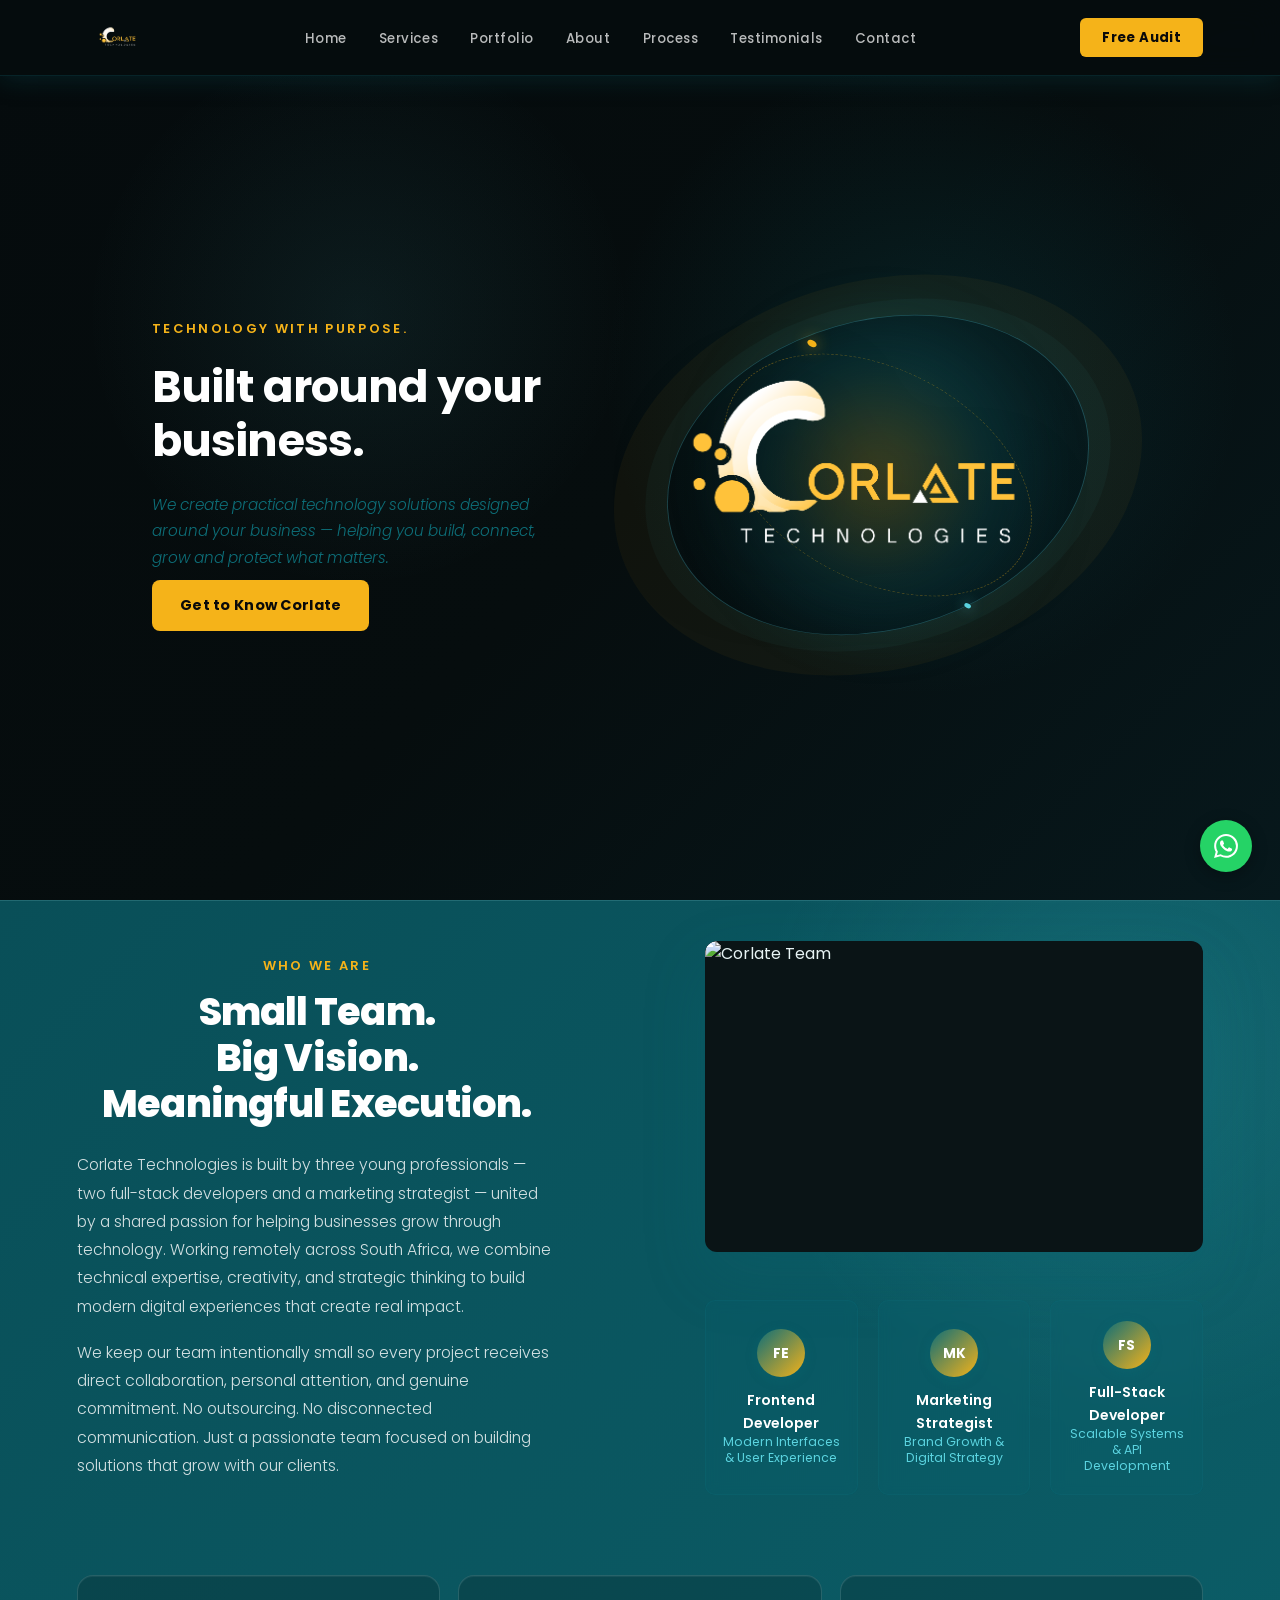
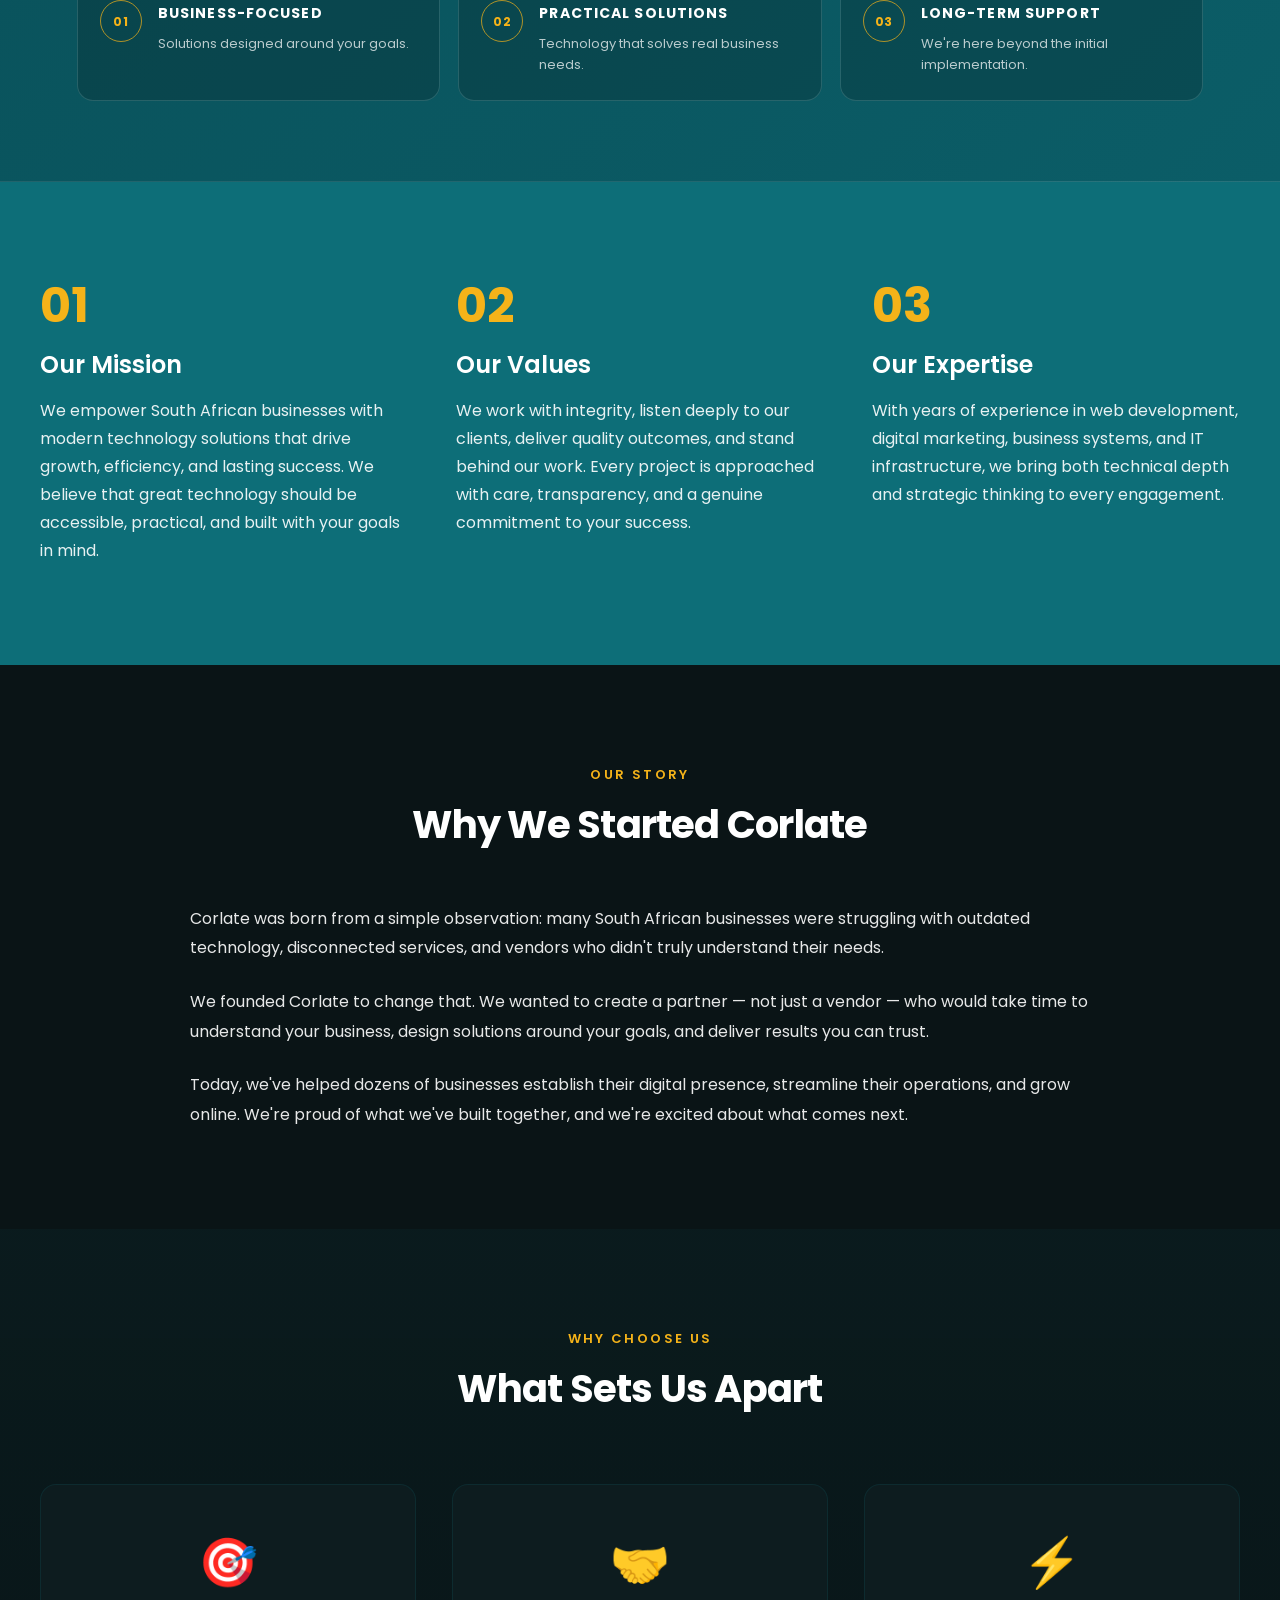
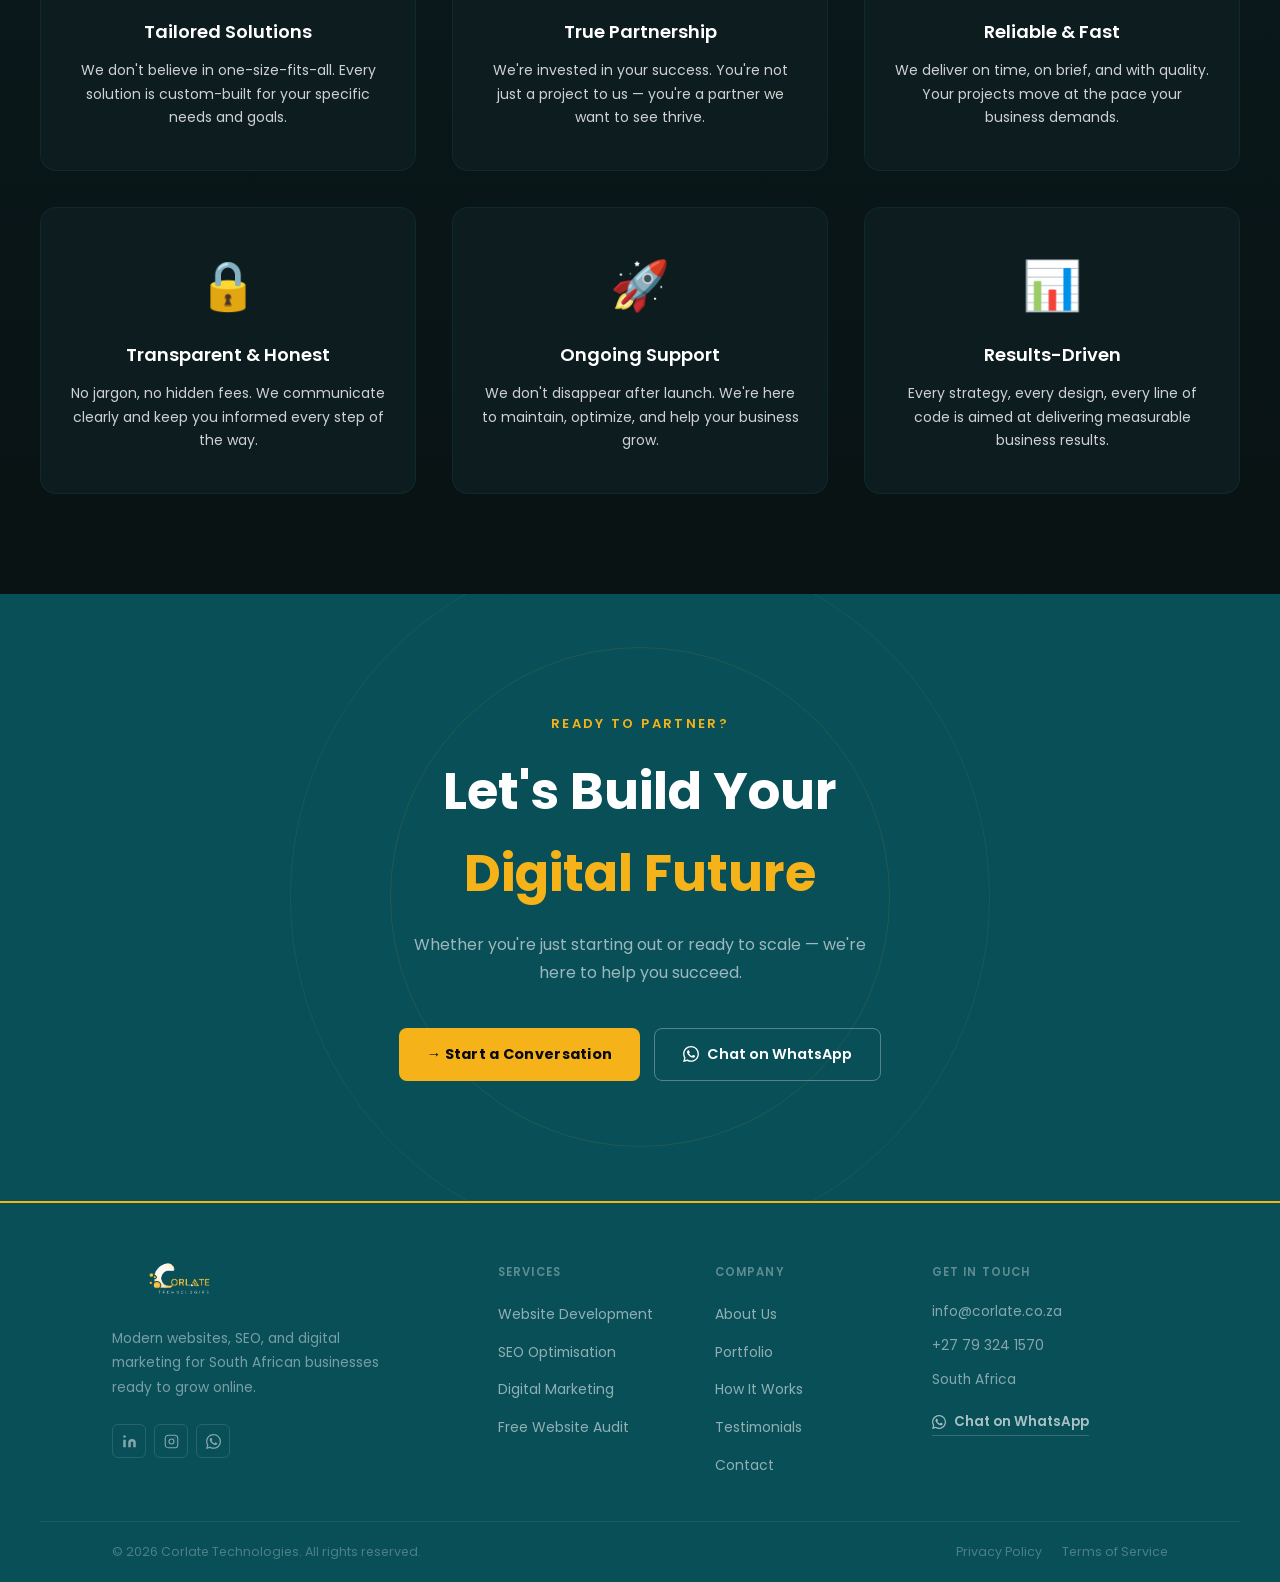
==== commit c3927895: "stared on the about us page" ====
--- a/pages/about.html
+++ b/pages/about.html
@@ -18,11 +18,16 @@
 <main class="about-page-content">
   <section class="about-hero">
     <div class="about-hero-content">
-      <h1 class="hero-title">
-        We Build Digital Systems That<br>
-        <em>Power Modern Businesses</em>
-      </h1>
-      <p class="hero-sub">Corlate Technologies delivers modern websites, SEO strategies, and digital marketing solutions that help businesses grow online — fast.</p>
+      <div class="about-hero-text">
+        <div class="about-eyebrow">Technology with purpose.</div>
+        <h1 class="hero-title">Built around your business.</h1>
+        <p class="hero-sub hero-statement"><em>We create practical technology solutions designed around your business — helping you build, connect, grow and protect what matters.</em></p>
+        <a class="about-hero-cta btn-gold" href="#about-mission">Get to Know Corlate</a>
+      </div>
+      <div class="about-hero-visual" aria-label="Corlate Technologies logo">
+        <div class="about-logo-orbit"></div>
+        <img src="../assets/images/portfolio/1corlate-logo.png" alt="Corlate Technologies">
+      </div>
     </div>
     <div class="rain-overlay" aria-hidden="true">
       <span></span><span></span><span></span><span></span><span></span>
@@ -30,7 +35,60 @@
     </div>
   </section>
 
-  <section class="about-mission">
+  <section id="about" class="about-home-intro">
+    <div class="about-wrapper">
+      <div class="about-header">
+        <div class="section-label reveal">Who We Are</div>
+        <h2 class="section-title reveal reveal-delay-1">Small Team.<br>Big Vision.<br>Meaningful Execution.</h2>
+        <p class="section-sub reveal reveal-delay-2">Corlate Technologies is built by three young professionals — two full-stack developers and a marketing strategist — united by a shared passion for helping businesses grow through technology. Working remotely across South Africa, we combine technical expertise, creativity, and strategic thinking to build modern digital experiences that create real impact.</p>
+        <p class="section-sub reveal reveal-delay-2" style="margin-top: 18px;">We keep our team intentionally small so every project receives direct collaboration, personal attention, and genuine commitment. No outsourcing. No disconnected communication. Just a passionate team focused on building solutions that grow with our clients.</p>
+      </div>
+      <div class="about-image-column">
+        <div class="about-image-right reveal reveal-delay-3">
+          <img src="../assets/images/corlate-team2.jpeg" alt="Corlate Team">
+        </div>
+        <div class="team-strip reveal" style="margin-top:28px;">
+          <div class="team-card">
+            <div class="team-avatar">FE</div>
+            <div><h4>Frontend Developer</h4><p>Modern Interfaces &amp; User Experience</p></div>
+          </div>
+          <div class="team-card">
+            <div class="team-avatar">MK</div>
+            <div><h4>Marketing Strategist</h4><p>Brand Growth &amp; Digital Strategy</p></div>
+          </div>
+          <div class="team-card">
+            <div class="team-avatar">FS</div>
+            <div><h4>Full-Stack Developer</h4><p>Scalable Systems &amp; API Development</p></div>
+          </div>
+        </div>
+      </div>
+    </div>
+    <div class="about-principles">
+      <div class="about-principle reveal">
+        <span class="about-principle-number">01</span>
+        <div>
+          <h3>Business-focused</h3>
+          <p>Solutions designed around your goals.</p>
+        </div>
+      </div>
+      <div class="about-principle reveal reveal-delay-1">
+        <span class="about-principle-number">02</span>
+        <div>
+          <h3>Practical solutions</h3>
+          <p>Technology that solves real business needs.</p>
+        </div>
+      </div>
+      <div class="about-principle reveal reveal-delay-2">
+        <span class="about-principle-number">03</span>
+        <div>
+          <h3>Long-term support</h3>
+          <p>We're here beyond the initial implementation.</p>
+        </div>
+      </div>
+    </div>
+  </section>
+
+  <section id="about-mission" class="about-mission">
     <div class="about-section-inner">
       <div class="about-mission-item reveal">
         <div class="mission-number">01</div>
--- a/css/footer.css
+++ b/css/footer.css
@@ -24,12 +24,14 @@
 
 /* ─── BRAND COLUMN ───────────────────────────────── */
 .ft-brand img {
-  height: 64px;
+  height: 120px;
   width: auto;
   object-fit: contain;
   border-radius: 8px;
   display: block;
-  margin-bottom: 18px;
+  margin: -42px 0 -14px;
+  transform: scale(1.2);
+  transform-origin: left center;
 }
 
 .ft-tagline {
--- a/css/layout.css
+++ b/css/layout.css
@@ -184,12 +184,14 @@
 }
 
 .ft-brand img {
-  height: 64px;
+  height: 120px;
   width: auto;
   object-fit: contain;
   border-radius: 8px;
   display: block;
-  margin-bottom: 18px;
+  margin: -42px 0 -14px;
+  transform: scale(1.2);
+  transform-origin: left center;
 }
 
 .ft-tagline {
--- a/css/about.css
+++ b/css/about.css
@@ -25,12 +25,84 @@
   z-index: 1;
 }
 
+.about-page #about.about-home-intro {
+  background:
+    radial-gradient(circle at 88% 18%, rgba(91,212,224,0.14), transparent 28%),
+    linear-gradient(135deg, var(--teal-dark) 0%, #0b5d67 100%);
+  border-top: 1px solid rgba(200,240,242,0.12);
+  border-bottom: 1px solid rgba(200,240,242,0.12);
+}
+
+.about-page #about.about-home-intro .about-header .section-sub {
+  color: rgba(255,255,255,0.82);
+}
+
+.about-principles {
+  display: grid;
+  grid-template-columns: repeat(3, 1fr);
+  gap: 18px;
+  max-width: 1200px;
+  margin: 0 auto;
+}
+
+.about-principle {
+  display: flex;
+  align-items: flex-start;
+  gap: 16px;
+  min-height: 126px;
+  padding: 24px 22px;
+  border: 1px solid rgba(200,240,242,0.16);
+  border-radius: 16px;
+  background: rgba(6,13,14,0.2);
+  box-shadow: inset 0 1px 0 rgba(255,255,255,0.06);
+  transition: transform 0.25s ease, border-color 0.25s ease, background 0.25s ease;
+}
+
+.about-principle:hover {
+  transform: translateY(-5px);
+  border-color: rgba(245,179,25,0.55);
+  background: rgba(6,13,14,0.32);
+}
+
+.about-principle-number {
+  display: inline-flex;
+  align-items: center;
+  justify-content: center;
+  flex: 0 0 42px;
+  width: 42px;
+  height: 42px;
+  border: 1px solid rgba(245,179,25,0.7);
+  border-radius: 50%;
+  color: var(--gold);
+  font-size: 12px;
+  font-weight: 700;
+  letter-spacing: 0.05em;
+}
+
+.about-principle h3 {
+  margin: 2px 0 8px;
+  color: var(--white);
+  font-size: 14px;
+  font-weight: 700;
+  letter-spacing: 0.08em;
+  text-transform: uppercase;
+}
+
+.about-principle p {
+  color: rgba(255,255,255,0.72);
+  font-size: 13px;
+  line-height: 1.65;
+}
+
 .about-hero {
   position: relative;
   min-height: 100vh;
   isolation: isolate;
   overflow: hidden;
-  background: url('../assets/images/about-corlate-hero.jpeg') center center / cover no-repeat;
+  background:
+    radial-gradient(circle at 72% 42%, rgba(13,110,120,0.2), transparent 30%),
+    radial-gradient(circle at 28% 35%, rgba(91,212,224,0.08), transparent 25%),
+    linear-gradient(135deg, #050b0d 0%, var(--bg) 52%, #07181c 100%);
   display: flex;
   align-items: center;
   justify-content: center;
@@ -42,19 +114,11 @@
   position: absolute;
   inset: 0;
   z-index: 0;
-  background: linear-gradient(180deg, rgba(8, 19, 24, 0.32), rgba(8, 19, 24, 0.72));
+  background: transparent;
 }
 
 .about-hero::after {
-  content: '';
-  position: absolute;
-  inset: 0;
-  z-index: 1;
-  background-image:
-    linear-gradient(rgba(91,212,224,0.06) 1px, transparent 1px),
-    linear-gradient(90deg, rgba(91,212,224,0.06) 1px, transparent 1px);
-  background-size: 72px 72px;
-  opacity: 0.45;
+  display: none;
 }
 
 .about-hero .about-hero-content {
@@ -146,18 +210,121 @@
 
 .about-hero-content {
   display: grid;
-  grid-template-columns: 1fr;
-  gap: 0;
-  max-width: 1000px;
+  grid-template-columns: minmax(0, 1.1fr) minmax(360px, 0.9fr);
+  gap: clamp(28px, 6vw, 90px);
+  max-width: 1200px;
   width: 100%;
   position: relative;
   z-index: 2;
   align-items: center;
-  justify-items: center;
+  justify-items: stretch;
 }
 
 .about-hero-text {
   width: 100%;
+  position: relative;
+  left: -88px;
+  text-align: left;
+  justify-self: start;
+}
+
+.about-hero-text .hero-sub {
+  margin-top: 24px;
+}
+
+.about-hero-cta {
+  display: inline-flex;
+  margin-top: 8px;
+}
+
+.about-hero-visual {
+  position: relative;
+  display: grid;
+  place-items: center;
+  justify-self: end;
+  width: min(42vw, 500px);
+  aspect-ratio: 1;
+  left: 88px;
+  isolation: isolate;
+  animation: about-logo-float 6s ease-in-out infinite;
+}
+
+.about-hero-visual::before {
+  content: '';
+  position: absolute;
+  inset: 12%;
+  z-index: -2;
+  border-radius: 50%;
+  background: radial-gradient(circle, rgba(245,179,25,0.24), rgba(13,110,120,0.18) 42%, transparent 70%);
+  filter: blur(18px);
+}
+
+.about-hero-visual::after {
+  content: '';
+  position: absolute;
+  inset: 7%;
+  z-index: -1;
+  border: 1px solid rgba(91,212,224,0.28);
+  border-radius: 50%;
+  box-shadow: 0 0 0 22px rgba(91,212,224,0.035), 0 0 0 54px rgba(245,179,25,0.045);
+  transform: rotate(-16deg) scaleY(0.72);
+}
+
+.about-logo-orbit {
+  position: absolute;
+  inset: 17%;
+  border: 1px dashed rgba(245,179,25,0.34);
+  border-radius: 50%;
+  transform: rotate(28deg) scaleY(0.64);
+  animation: about-logo-orbit 14s linear infinite;
+}
+
+.about-logo-orbit::before,
+.about-logo-orbit::after {
+  content: '';
+  position: absolute;
+  width: 10px;
+  height: 10px;
+  border-radius: 50%;
+  background: var(--gold);
+  box-shadow: 0 0 18px rgba(245,179,25,0.8);
+}
+
+.about-logo-orbit::before { top: 8%; left: 12%; }
+.about-logo-orbit::after { right: 6%; bottom: 14%; width: 7px; height: 7px; background: var(--sky); box-shadow: 0 0 16px rgba(91,212,224,0.8); }
+
+.about-hero-visual img {
+  width: 100%;
+  height: 100%;
+  object-fit: contain;
+  transform: scale(1.55);
+  filter: drop-shadow(0 20px 30px rgba(0,0,0,0.35));
+}
+
+.about-logo-badge {
+  position: absolute;
+  right: 0;
+  bottom: 14%;
+  padding: 9px 14px;
+  border: 1px solid rgba(200,240,242,0.2);
+  border-radius: 999px;
+  background: rgba(6,13,14,0.62);
+  color: var(--teal-light);
+  font-size: 10px;
+  font-weight: 600;
+  letter-spacing: 0.16em;
+  text-transform: uppercase;
+  white-space: nowrap;
+  box-shadow: 0 10px 28px rgba(0,0,0,0.22);
+}
+
+@keyframes about-logo-float {
+  0%, 100% { transform: translateY(0); }
+  50% { transform: translateY(-12px); }
+}
+
+@keyframes about-logo-orbit {
+  to { transform: rotate(388deg) scaleY(0.64); }
 }
 
 .about-hero-text h1 {
@@ -426,6 +593,21 @@
     grid-template-columns: 1fr;
     gap: 40px;
   }
+
+  .about-hero-text {
+    left: 0;
+    text-align: center;
+  }
+
+  .about-hero-visual {
+    justify-self: center;
+    width: min(70vw, 460px);
+    left: 0;
+  }
+
+  .about-principles {
+    grid-template-columns: 1fr;
+  }
   
   .about-hero {
     padding: 100px 20px 60px;
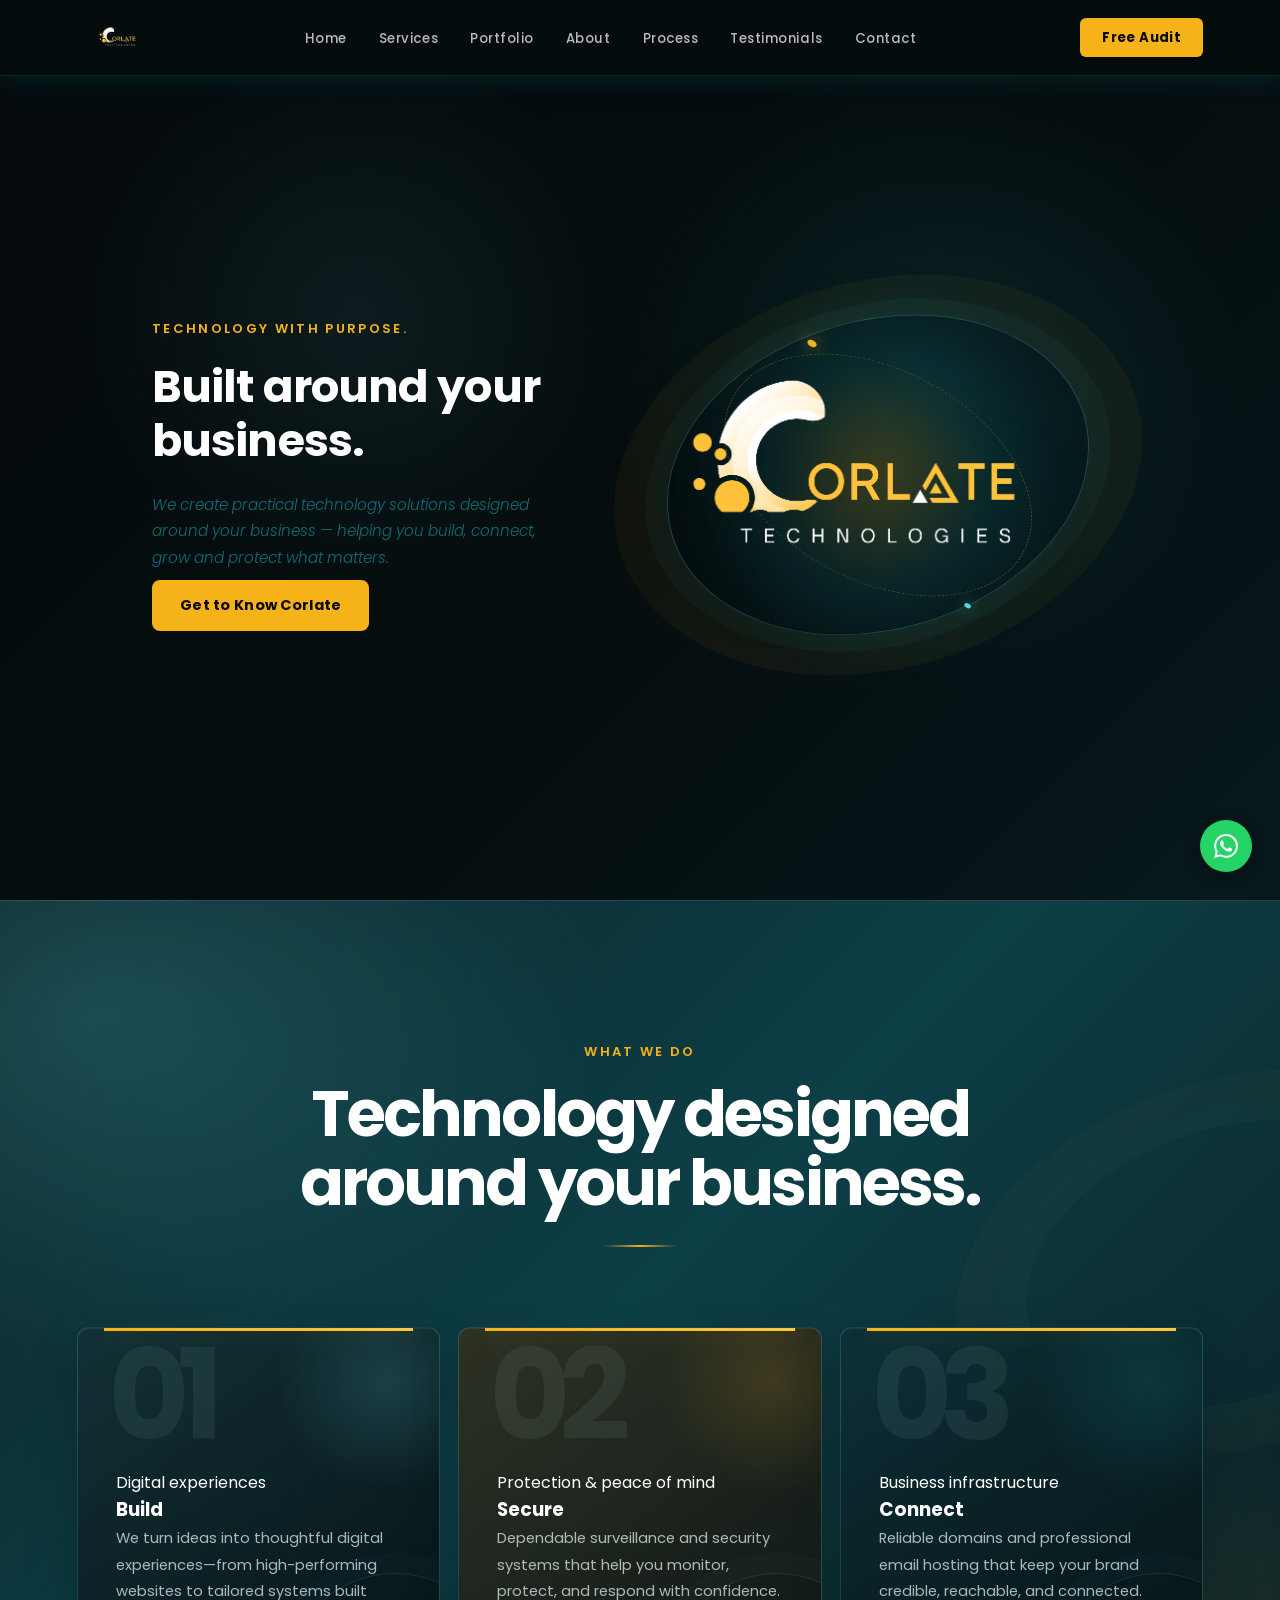
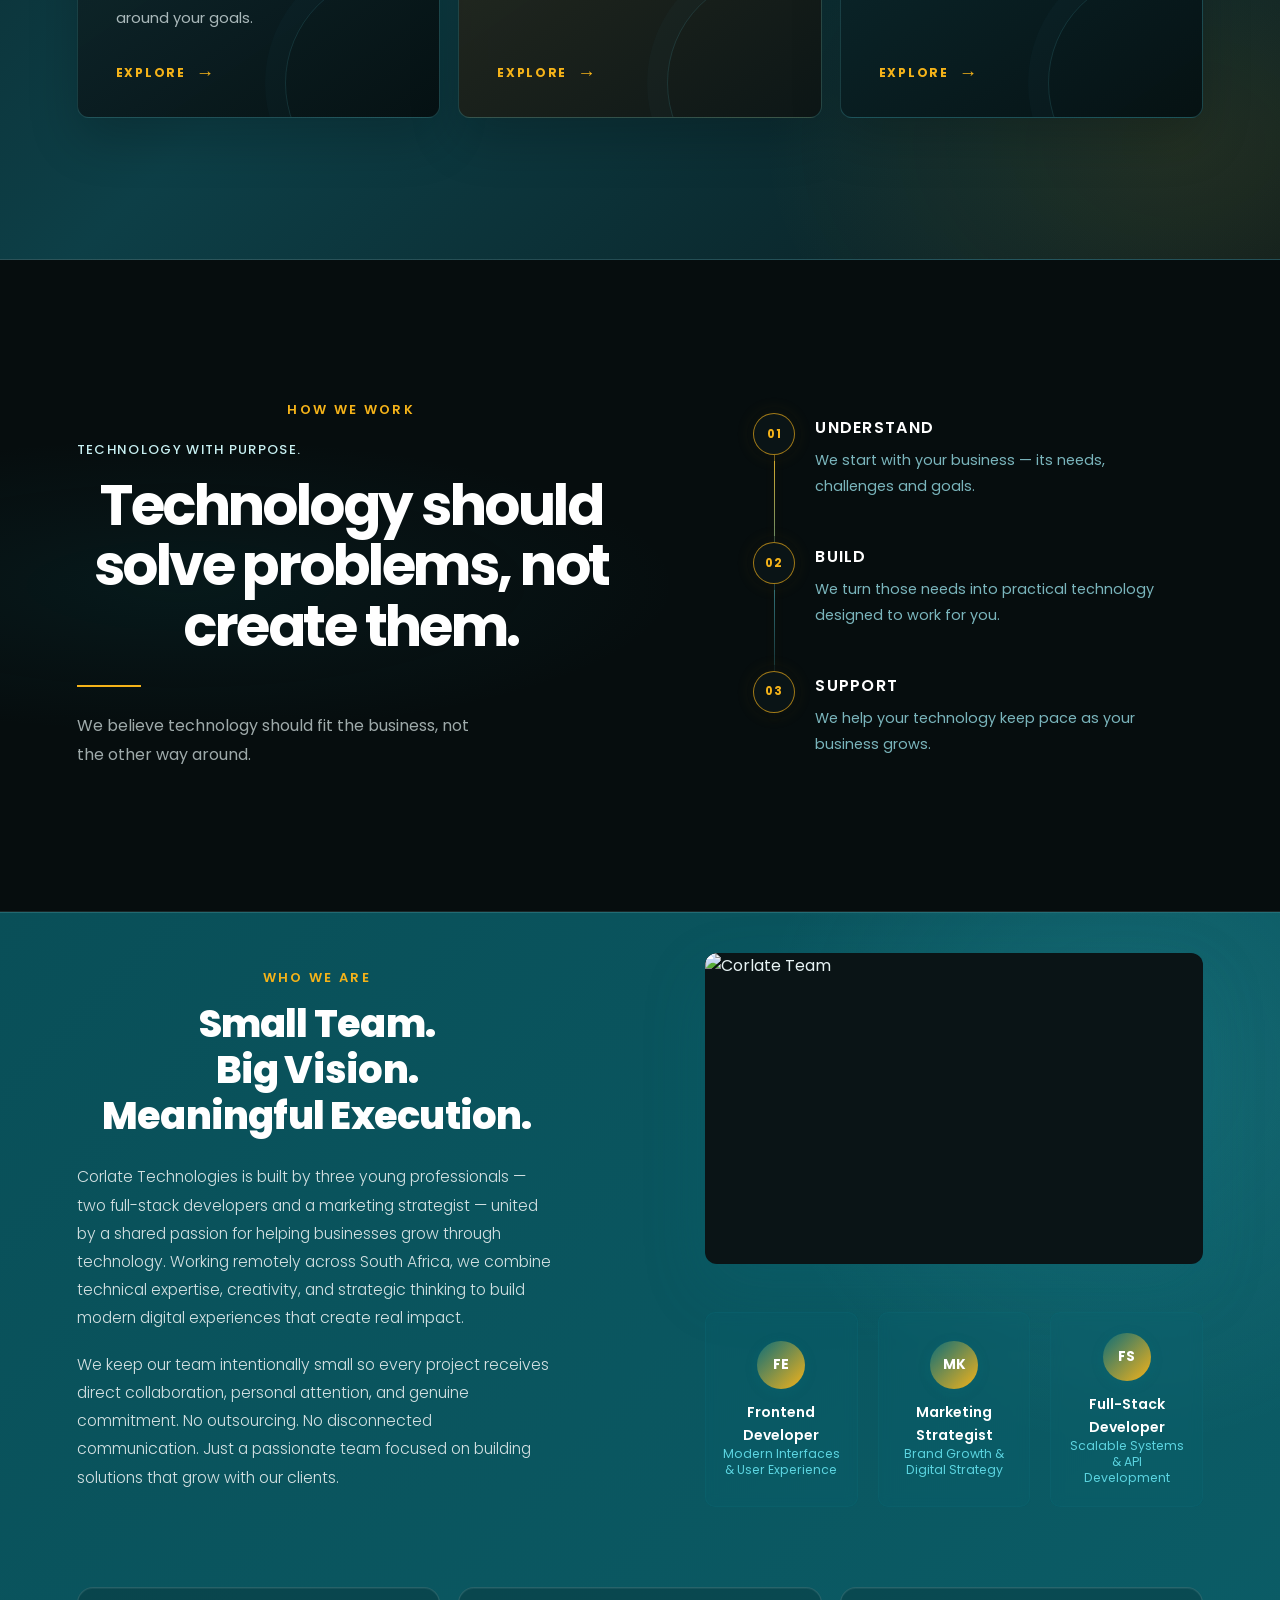
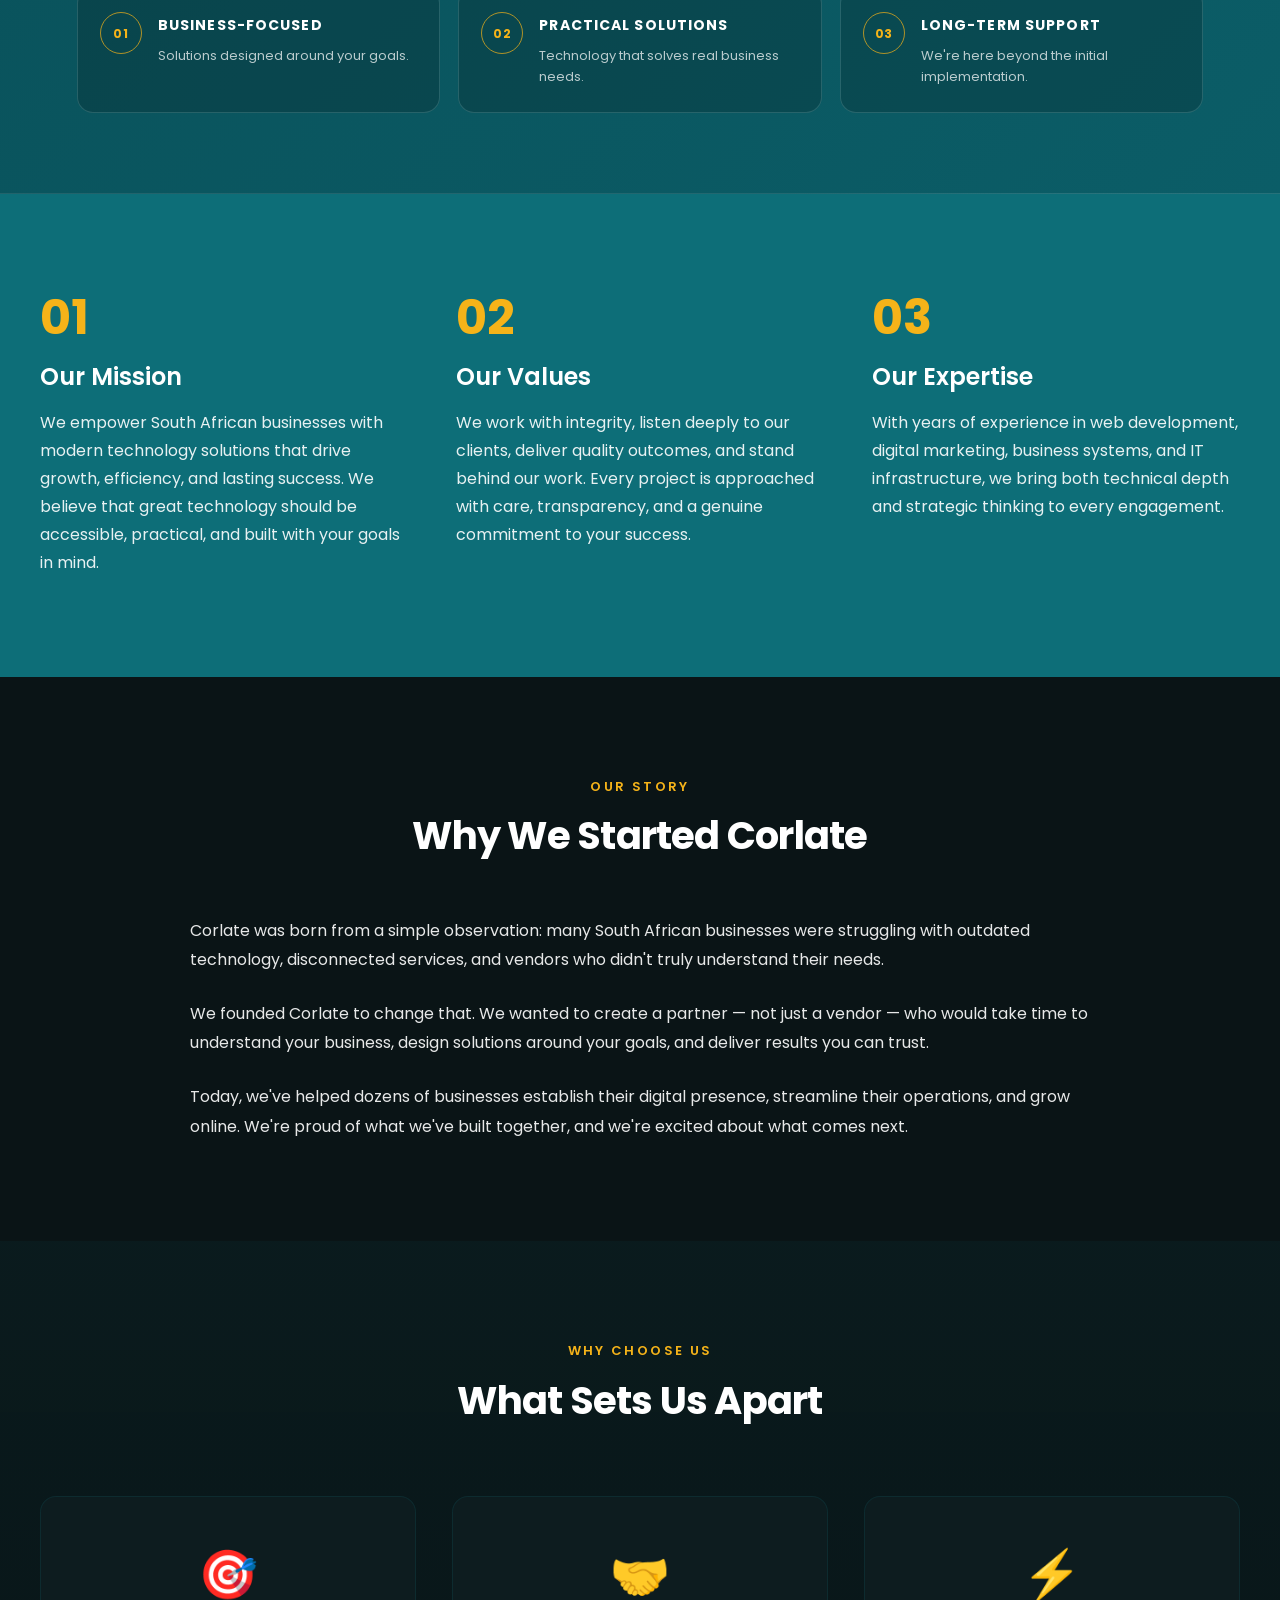
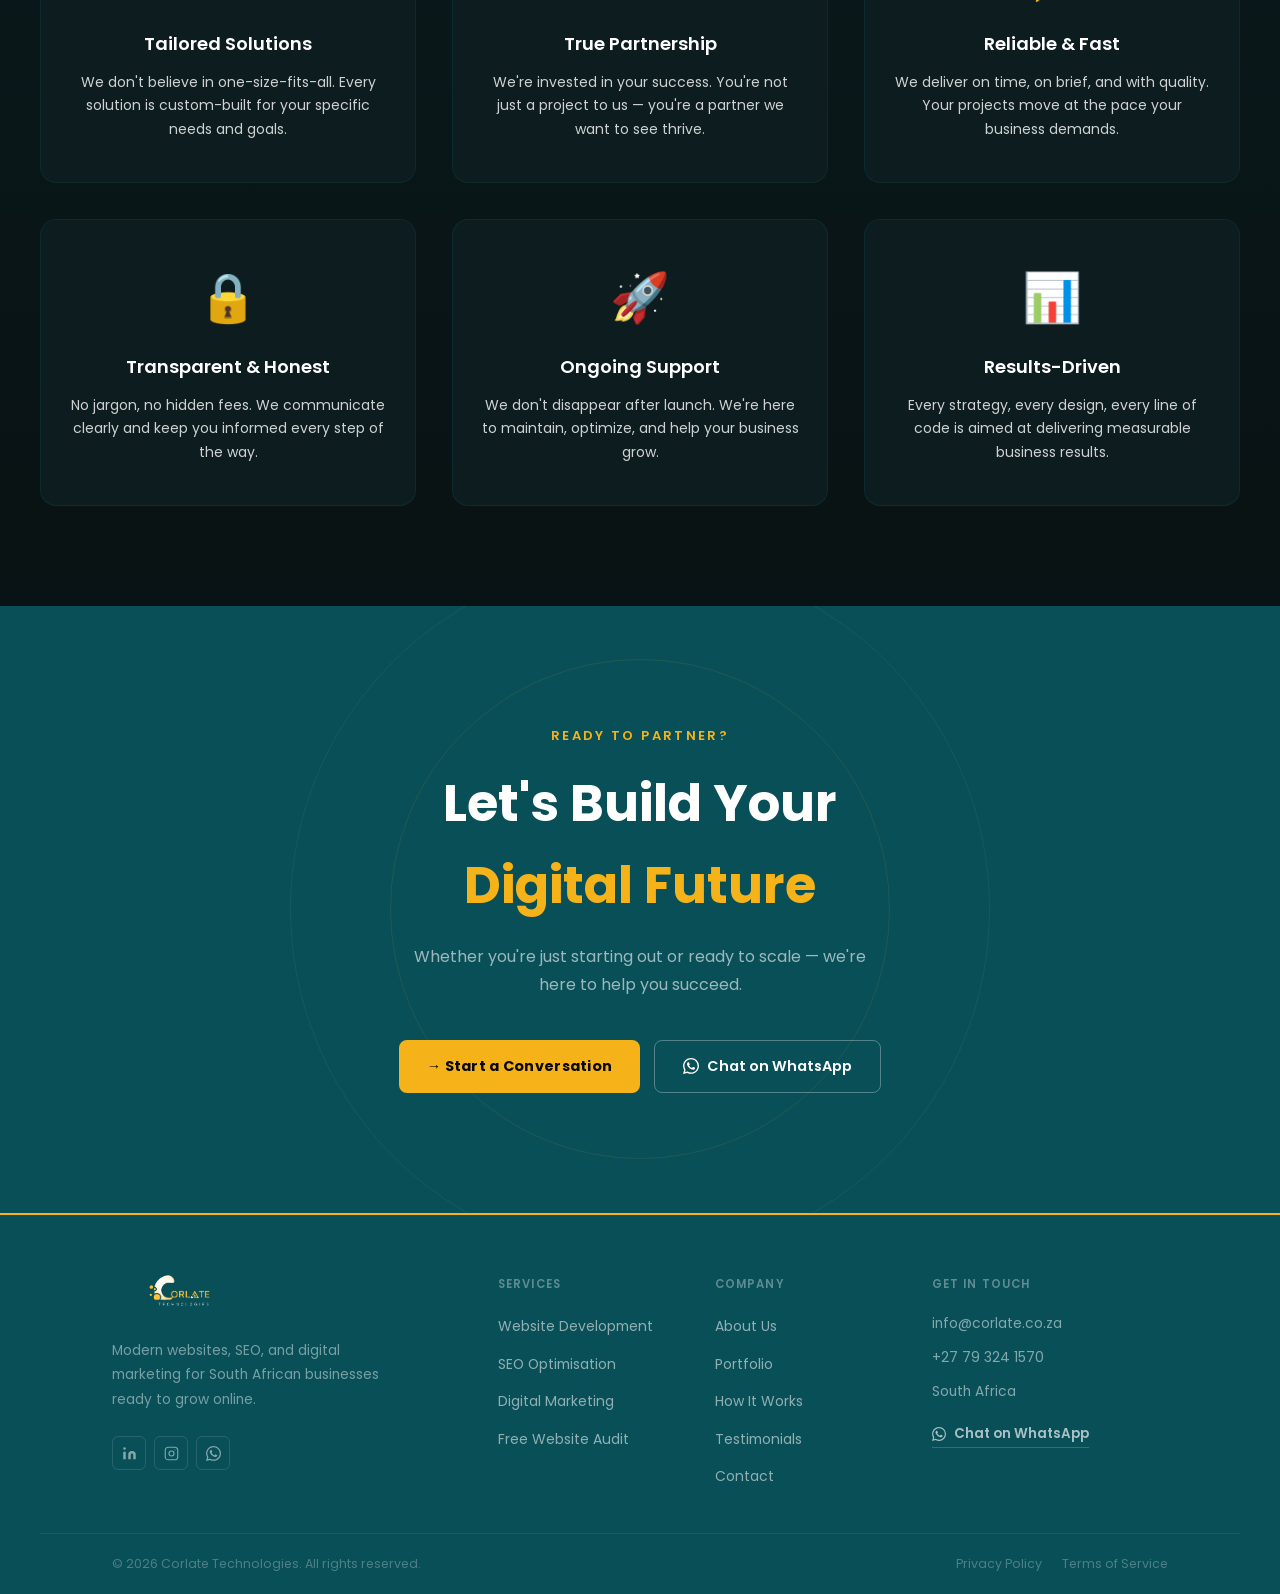
==== commit 2010f6bc: "Redesign About page service and process sections" ====
--- a/pages/about.html
+++ b/pages/about.html
@@ -35,6 +35,67 @@
     </div>
   </section>
 
+  <section class="what-we-do" aria-labelledby="what-we-do-title">
+    <div class="what-we-do-inner">
+      <div class="what-we-do-heading reveal">
+        <div class="section-label">What We Do</div>
+        <h2 id="what-we-do-title" class="section-title">Technology designed around your business.</h2>
+      </div>
+      <div class="what-we-do-grid">
+        <a class="what-we-do-card reveal reveal-delay-1" href="services.html">
+          <div class="what-we-do-card-top"><span class="what-we-do-number">01</span></div>
+          <div class="what-we-do-card-copy"><span class="what-we-do-kicker">Digital experiences</span><h3>Build</h3><p>We turn ideas into thoughtful digital experiences—from high-performing websites to tailored systems built around your goals.</p></div>
+          <span class="what-we-do-link">Explore <span aria-hidden="true">→</span></span>
+        </a>
+        <a class="what-we-do-card reveal reveal-delay-2" href="services.html">
+          <div class="what-we-do-card-top"><span class="what-we-do-number">02</span></div>
+          <div class="what-we-do-card-copy"><span class="what-we-do-kicker">Protection &amp; peace of mind</span><h3>Secure</h3><p>Dependable surveillance and security systems that help you monitor, protect, and respond with confidence.</p></div>
+          <span class="what-we-do-link">Explore <span aria-hidden="true">→</span></span>
+        </a>
+        <a class="what-we-do-card reveal reveal-delay-3" href="services.html">
+          <div class="what-we-do-card-top"><span class="what-we-do-number">03</span></div>
+          <div class="what-we-do-card-copy"><span class="what-we-do-kicker">Business infrastructure</span><h3>Connect</h3><p>Reliable domains and professional email hosting that keep your brand credible, reachable, and connected.</p></div>
+          <span class="what-we-do-link">Explore <span aria-hidden="true">→</span></span>
+        </a>
+      </div>
+    </div>
+  </section>
+
+  <section class="how-we-work" aria-labelledby="how-we-work-title">
+    <div class="how-we-work-inner">
+      <div class="how-we-work-intro reveal">
+        <div class="section-label">How We Work</div>
+        <div class="how-we-work-tagline">Technology with purpose.</div>
+        <h2 id="how-we-work-title" class="section-title">Technology should solve problems, not create them.</h2>
+        <p>We believe technology should fit the business, not the other way around.</p>
+      </div>
+
+      <div class="how-we-work-process">
+        <article class="how-we-work-point reveal reveal-delay-1">
+          <span class="how-we-work-number">01</span>
+          <div>
+            <h3>Understand</h3>
+            <p>We start with your business — its needs, challenges and goals.</p>
+          </div>
+        </article>
+        <article class="how-we-work-point reveal reveal-delay-2">
+          <span class="how-we-work-number">02</span>
+          <div>
+            <h3>Build</h3>
+            <p>We turn those needs into practical technology designed to work for you.</p>
+          </div>
+        </article>
+        <article class="how-we-work-point reveal reveal-delay-3">
+          <span class="how-we-work-number">03</span>
+          <div>
+            <h3>Support</h3>
+            <p>We help your technology keep pace as your business grows.</p>
+          </div>
+        </article>
+      </div>
+    </div>
+  </section>
+
   <section id="about" class="about-home-intro">
     <div class="about-wrapper">
       <div class="about-header">
--- a/css/about.css
+++ b/css/about.css
@@ -25,6 +25,260 @@
   z-index: 1;
 }
 
+/* ── WHAT WE DO ── */
+.what-we-do {
+  position: relative;
+  padding: clamp(96px, 11vw, 150px) 6%;
+  overflow: hidden;
+  background:
+    radial-gradient(ellipse at 8% 12%, rgba(91,212,224,0.2), transparent 30%),
+    radial-gradient(ellipse at 92% 88%, rgba(245,179,25,0.1), transparent 25%),
+    linear-gradient(135deg, #0b2428 0%, #0d3f47 46%, #0a1b1e 100%);
+  border-top: 1px solid rgba(200,240,242,0.13);
+  border-bottom: 1px solid rgba(200,240,242,0.13);
+}
+.what-we-do::after {
+  content: '';
+  position: absolute;
+  top: 16%;
+  right: -160px;
+  width: 420px;
+  height: 420px;
+  border: 1px solid rgba(13,110,120,0.18);
+  border-radius: 50%;
+  box-shadow: 0 0 0 26px rgba(13,110,120,0.035), 0 0 0 72px rgba(245,179,25,0.025);
+  transform: rotate(-18deg) scaleY(0.65);
+  pointer-events: none;
+}
+.what-we-do-inner { position: relative; z-index: 1; max-width: 1200px; margin: 0 auto; }
+.what-we-do-heading {
+  position: relative;
+  max-width: 820px;
+  margin: 0 auto clamp(52px, 7vw, 80px);
+  text-align: center;
+}
+.what-we-do-heading::after {
+  content: '';
+  display: block;
+  width: 74px;
+  height: 2px;
+  margin: 28px auto 0;
+  background: linear-gradient(90deg, transparent, var(--gold), transparent);
+}
+.what-we-do-heading .section-label { color: var(--gold); }
+.what-we-do-heading .section-title {
+  margin-bottom: 0;
+  color: var(--white);
+  font-size: clamp(2.2rem, 5vw, 4.1rem);
+  line-height: 1.08;
+  letter-spacing: -0.045em;
+}
+.what-we-do-grid {
+  position: relative;
+  display: grid;
+  grid-template-columns: repeat(3, minmax(0, 1fr));
+  gap: 18px;
+}
+.what-we-do-card {
+  position: relative;
+  min-height: 390px;
+  display: flex;
+  flex-direction: column;
+  padding: 30px clamp(26px, 3vw, 38px) 34px;
+  overflow: hidden;
+  color: var(--white);
+  text-decoration: none;
+  background:
+    radial-gradient(circle at 86% 14%, rgba(91,212,224,0.16), transparent 24%),
+    linear-gradient(145deg, rgba(18,48,53,0.96), rgba(6,17,19,0.98));
+  border: 1px solid rgba(91,212,224,0.22);
+  border-radius: 12px;
+  box-shadow: inset 0 1px 0 rgba(255,255,255,0.06), 0 22px 50px rgba(0,0,0,0.2);
+  transition: transform 0.32s ease, border-color 0.32s ease, box-shadow 0.32s ease;
+}
+.what-we-do-card:nth-child(2) {
+  transform: translateY(24px);
+  background:
+    radial-gradient(circle at 86% 14%, rgba(245,179,25,0.14), transparent 24%),
+    linear-gradient(145deg, rgba(47,49,35,0.96), rgba(13,22,22,0.98));
+}
+.what-we-do-card:nth-child(3) {
+  background:
+    radial-gradient(circle at 86% 14%, rgba(13,110,120,0.26), transparent 26%),
+    linear-gradient(145deg, rgba(13,48,54,0.96), rgba(6,17,19,0.98));
+}
+.what-we-do-card::before {
+  content: '';
+  position: absolute;
+  top: 0;
+  left: 26px;
+  right: 26px;
+  height: 3px;
+  background: linear-gradient(90deg, var(--gold), var(--gold-light));
+  box-shadow: 0 0 22px rgba(245,179,25,0.32);
+}
+.what-we-do-card::after {
+  content: '';
+  position: absolute;
+  right: -66px;
+  bottom: -76px;
+  width: 220px;
+  height: 220px;
+  border: 1px solid rgba(91,212,224,0.14);
+  border-radius: 50%;
+  box-shadow: 0 0 0 20px rgba(91,212,224,0.025);
+  transition: transform 0.4s ease, border-color 0.4s ease;
+}
+.what-we-do-card:hover,
+.what-we-do-card:focus-visible {
+  transform: translateY(-8px);
+  border-color: rgba(245,179,25,0.8);
+  box-shadow: inset 0 1px 0 rgba(255,255,255,0.09), 0 26px 54px rgba(0,0,0,0.34), 0 0 28px rgba(13,110,120,0.14);
+}
+.what-we-do-card:nth-child(2):hover,
+.what-we-do-card:nth-child(2):focus-visible { transform: translateY(16px); }
+.what-we-do-card:hover::after,
+.what-we-do-card:focus-visible::after { transform: scale(1.1); border-color: rgba(245,179,25,0.22); }
+.what-we-do-card-top {
+  position: relative;
+  z-index: 1;
+  display: flex;
+  align-items: flex-start;
+  justify-content: space-between;
+  min-height: 112px;
+}
+.what-we-do-number {
+  position: absolute;
+  top: -24px;
+  left: -8px;
+  color: rgba(200,240,242,0.07);
+  font-size: 7.8rem;
+  font-weight: 700;
+  line-height: 1;
+  letter-spacing: -0.1em;
+}
+
+
+.what-we-do-card p { color: rgba(232,244,245,0.72); font-size: 0.92rem; line-height: 1.8; }
+.what-we-do-link {
+  position: relative;
+  z-index: 1;
+  display: inline-flex;
+  align-items: center;
+  gap: 10px;
+  margin-top: auto;
+  padding-top: 32px;
+  color: var(--gold);
+  font-size: 0.76rem;
+  font-weight: 700;
+  letter-spacing: 0.14em;
+  text-transform: uppercase;
+}
+.what-we-do-link span { font-size: 1.15rem; line-height: 1; transition: transform 0.25s ease; }
+.what-we-do-card:hover .what-we-do-link span,
+.what-we-do-card:focus-visible .what-we-do-link span { transform: translateX(6px); }
+
+/* ── HOW WE WORK ── */
+.how-we-work {
+  position: relative;
+  padding: clamp(96px, 11vw, 148px) 6%;
+  overflow: hidden;
+  background:
+    radial-gradient(ellipse at 14% 50%, rgba(13,110,120,0.12), transparent 32%),
+    var(--bg);
+  border-bottom: 1px solid rgba(200,240,242,0.1);
+}
+.how-we-work-inner {
+  display: grid;
+  grid-template-columns: minmax(0, 1fr) minmax(420px, 0.82fr);
+  align-items: center;
+  gap: clamp(64px, 10vw, 150px);
+  max-width: 1200px;
+  margin: 0 auto;
+}
+.how-we-work-intro { max-width: 570px; }
+.how-we-work-intro .section-label { color: var(--gold); margin-bottom: 18px; }
+.how-we-work-tagline {
+  margin-bottom: 16px;
+  color: var(--teal-light);
+  font-size: 0.82rem;
+  font-weight: 500;
+  letter-spacing: 0.1em;
+  text-transform: uppercase;
+}
+.how-we-work-intro .section-title {
+  margin-bottom: 24px;
+  color: var(--white);
+  font-size: clamp(2.2rem, 4.4vw, 4rem);
+  line-height: 1.07;
+  letter-spacing: -0.045em;
+}
+.how-we-work-intro .section-title::after {
+  content: '';
+  display: block;
+  width: 64px;
+  height: 2px;
+  margin-top: 28px;
+  background: var(--gold);
+}
+.how-we-work-intro > p {
+  max-width: 400px;
+  color: rgba(232,244,245,0.68);
+  font-size: 1rem;
+  line-height: 1.85;
+}
+.how-we-work-process {
+  position: relative;
+  padding: 10px 0 10px 0;
+}
+.how-we-work-process::before {
+  content: '';
+  position: absolute;
+  top: 31px;
+  bottom: 47px;
+  left: 21px;
+  width: 1px;
+  background: linear-gradient(to bottom, var(--gold), rgba(91,212,224,0.55), transparent);
+  box-shadow: 0 0 10px rgba(245,179,25,0.2);
+}
+.how-we-work-point {
+  position: relative;
+  z-index: 1;
+  display: grid;
+  grid-template-columns: 42px minmax(0, 1fr);
+  gap: 20px;
+  align-items: start;
+  padding-bottom: 42px;
+}
+.how-we-work-point:last-child { padding-bottom: 0; }
+.how-we-work-number {
+  display: grid;
+  place-items: center;
+  width: 42px;
+  height: 42px;
+  color: var(--gold);
+  font-size: 0.72rem;
+  font-weight: 700;
+  letter-spacing: 0.1em;
+  border: 1px solid rgba(245,179,25,0.65);
+  border-radius: 50%;
+  background: #0a1416;
+  box-shadow: 0 0 0 6px rgba(6,13,14,0.5), 0 0 20px rgba(245,179,25,0.1);
+}
+.how-we-work-point h3 {
+  margin: 2px 0 8px;
+  color: var(--white);
+  font-size: 1rem;
+  font-weight: 600;
+  letter-spacing: 0.08em;
+  text-transform: uppercase;
+}
+.how-we-work-point p {
+  max-width: 360px;
+  color: var(--text-muted);
+  font-size: 0.9rem;
+  line-height: 1.78;
+}
 .about-page #about.about-home-intro {
   background:
     radial-gradient(circle at 88% 18%, rgba(91,212,224,0.14), transparent 28%),
@@ -624,6 +878,12 @@
   .about-why-choose {
     padding: 80px 20px;
   }
+
+  .what-we-do-grid { grid-template-columns: repeat(2, minmax(0, 1fr)); }
+  .how-we-work-inner { grid-template-columns: 1fr; gap: 54px; }
+  .how-we-work-intro { max-width: 720px; }
+  .what-we-do-card:nth-child(2) { transform: none; }
+  .what-we-do-card:last-child { grid-column: 1 / -1; }
 }
 
 @media (max-width: 640px) {
@@ -671,6 +931,13 @@
   .why-card p {
     font-size: 13px;
   }
+
+  .what-we-do { padding: 72px 16px; }
+  .how-we-work { padding: 76px 16px; }
+  .how-we-work-inner { gap: 42px; }
+  .what-we-do-grid { grid-template-columns: 1fr; gap: 14px; }
+  .what-we-do-card:nth-child(2) { transform: none; }
+  .what-we-do-card, .what-we-do-card:last-child { grid-column: auto; min-height: 320px; }
   
   #cta {
     padding: 60px 5%;
